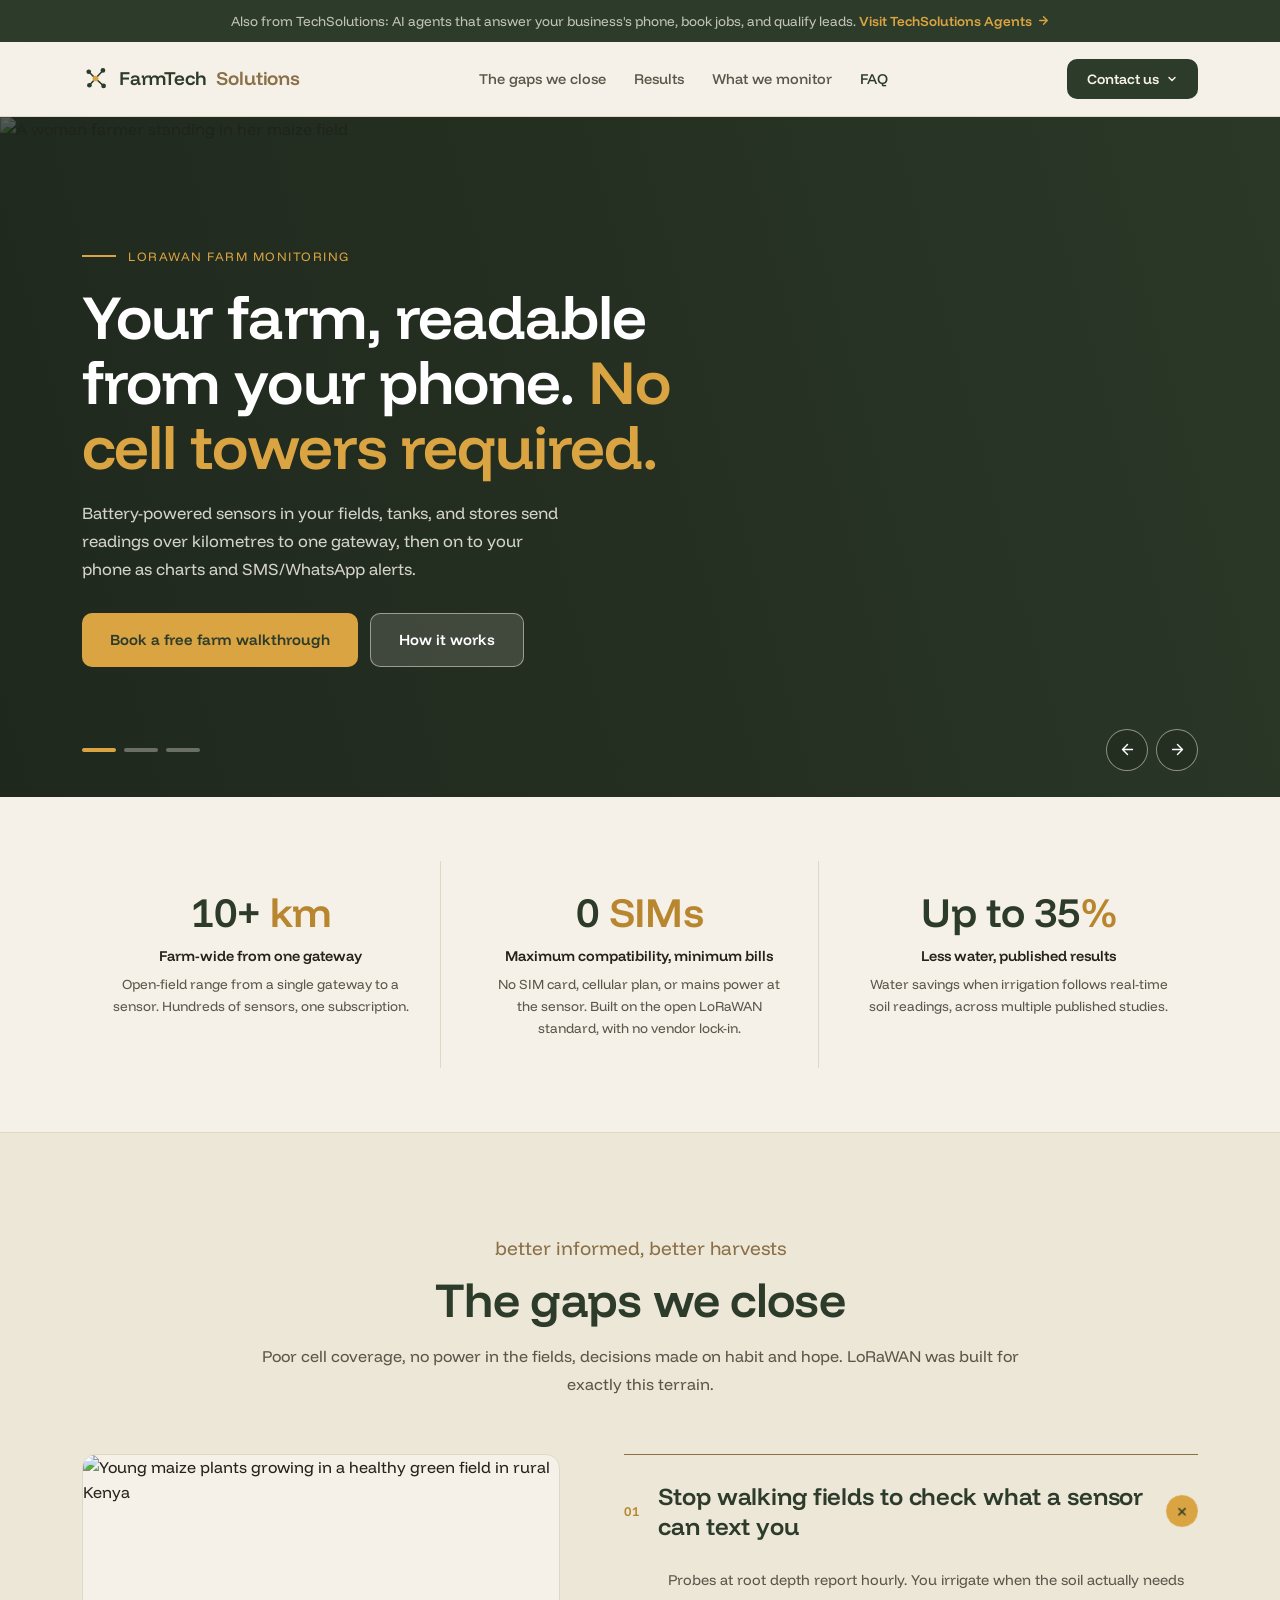
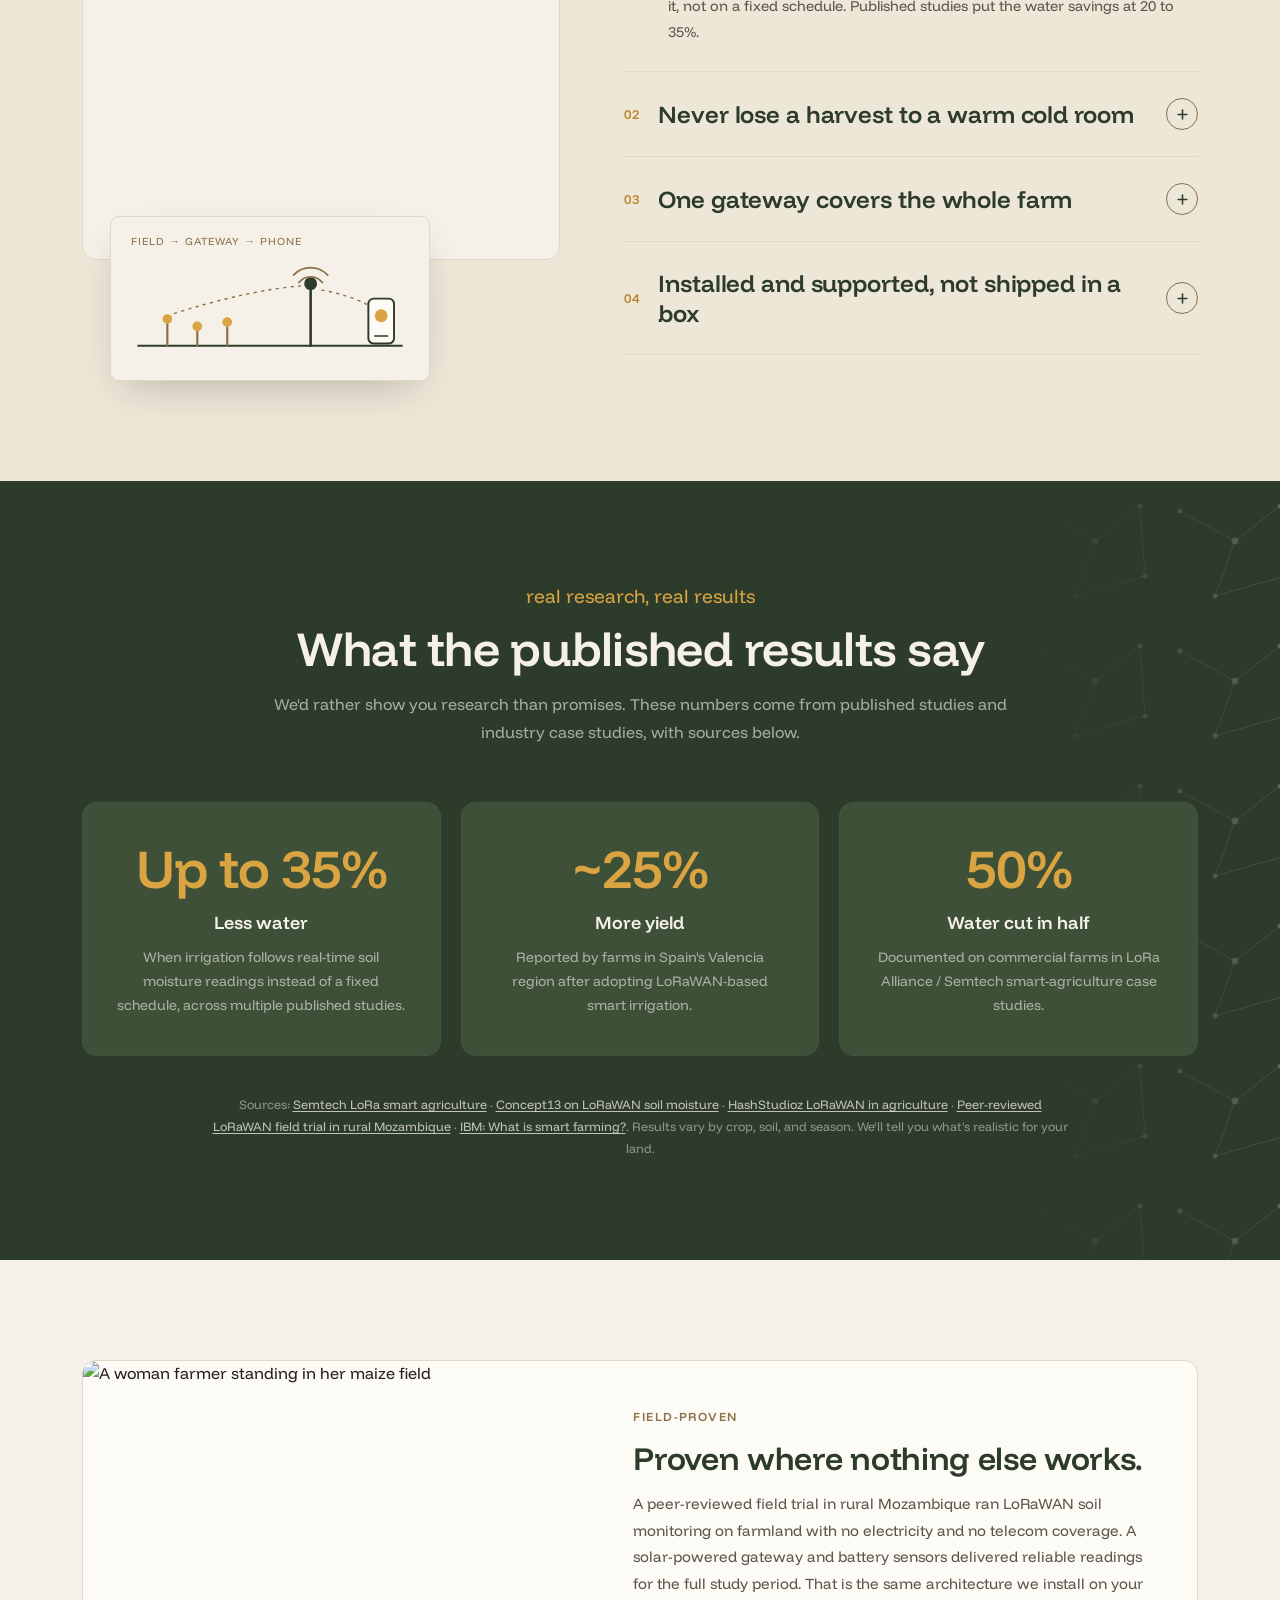
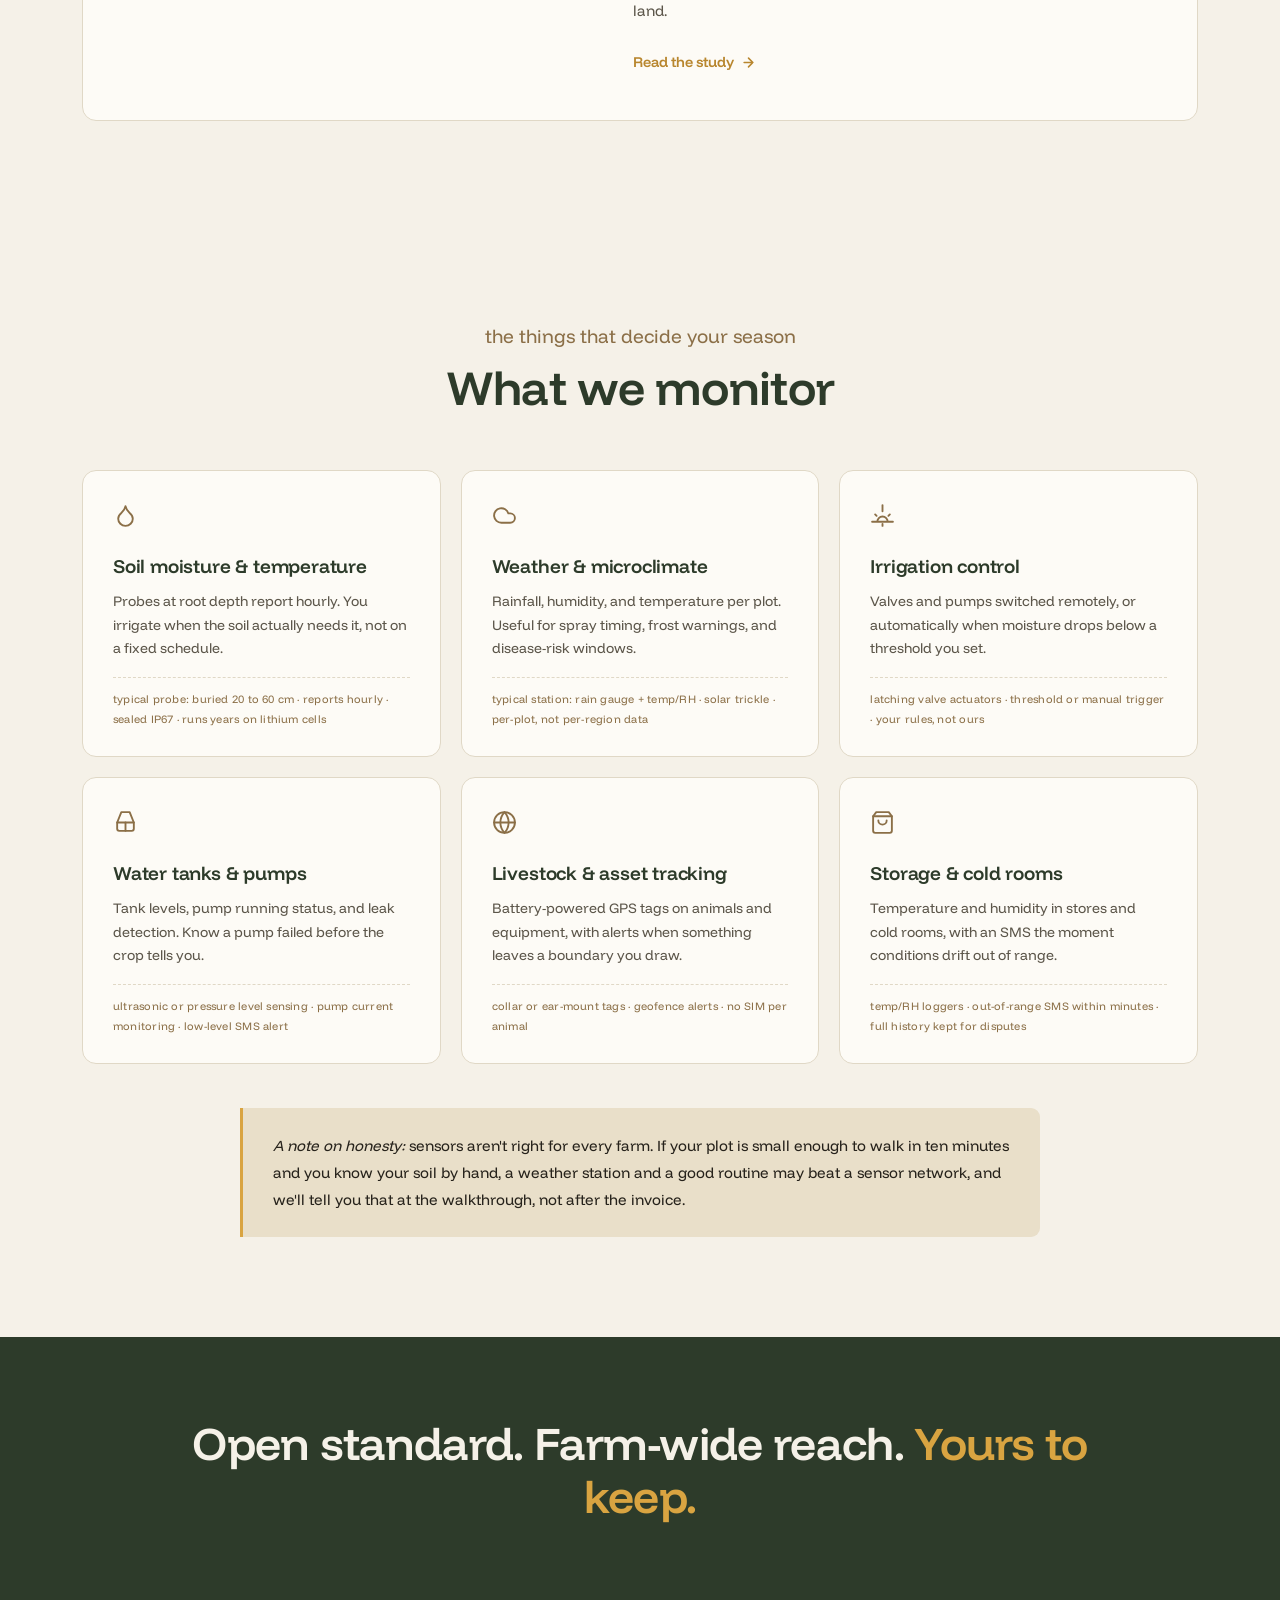
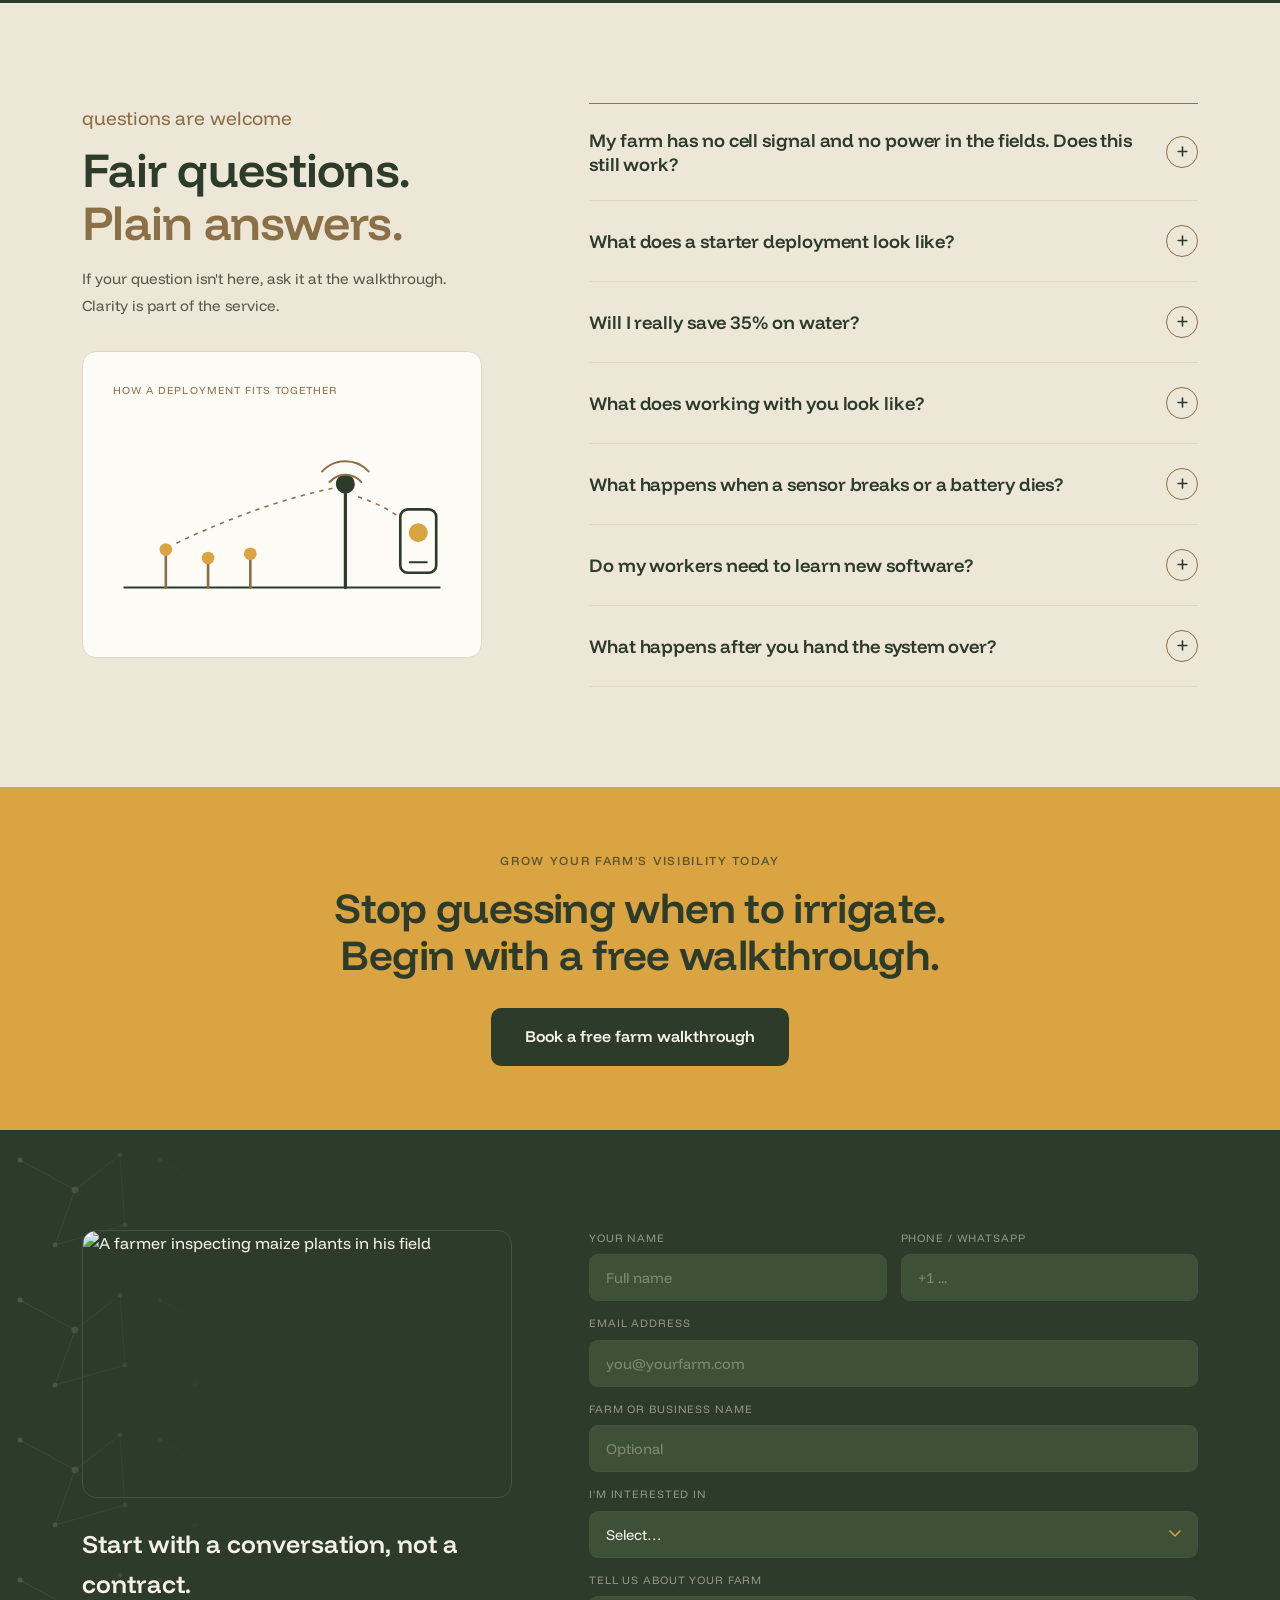
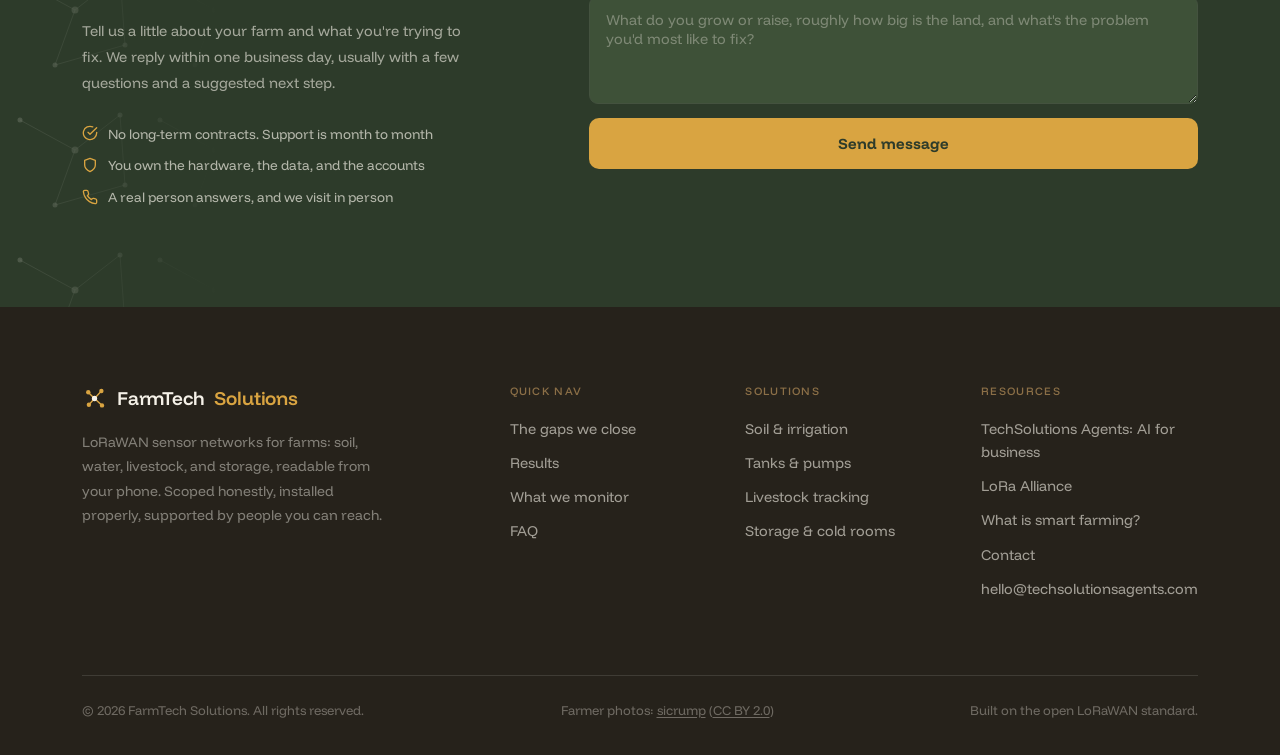
==== index.html @ e16c2e14 "Collapse Contact us button to a compact icon on mobile On narrow screens the header Contact us butto" ====
<!DOCTYPE html>
<html lang="en">
<head>
<meta charset="UTF-8">
<meta name="viewport" content="width=device-width, initial-scale=1.0">
<title>FarmTech Solutions | LoRaWAN Smart Farming | Soil, Irrigation &amp; Farm Monitoring</title>
<link rel="icon" type="image/svg+xml" href="data:image/svg+xml,<svg xmlns='http://www.w3.org/2000/svg' viewBox='0 0 80 80'><g stroke='%232D3B2A' stroke-width='5' stroke-linecap='round'><line x1='40' y1='40' x2='20' y2='20'/><line x1='40' y1='40' x2='62' y2='16'/><line x1='40' y1='40' x2='64' y2='62'/><line x1='40' y1='40' x2='22' y2='60'/></g><circle cx='20' cy='20' r='8' fill='%232D3B2A'/><circle cx='62' cy='16' r='8' fill='%232D3B2A'/><circle cx='64' cy='62' r='8' fill='%232D3B2A'/><circle cx='22' cy='60' r='8' fill='%23D9A441'/><circle cx='40' cy='40' r='9' fill='%23D9A441'/></svg>">
<meta name="description" content="FarmTech Solutions builds LoRaWAN sensor networks for farms: soil moisture, irrigation, weather, tanks, livestock and storage monitoring that works without cell coverage or mains power.">
<meta property="og:title" content="FarmTech Solutions | LoRaWAN Smart Farming">
<meta property="og:description" content="Your farm, readable from your phone. No cell towers required.">
<meta property="og:type" content="website">
<meta name="twitter:card" content="summary_large_image">
<link rel="preconnect" href="https://fonts.googleapis.com">
<link rel="preconnect" href="https://fonts.gstatic.com" crossorigin>
<link href="https://fonts.googleapis.com/css2?family=Funnel+Display:wght@400;500;600;700;800&display=swap" rel="stylesheet">
<style>

/* ── Design Tokens: soil, leaf, harvest ── */
:root {
  --bg: #F5F1E8;
  --bg-2: #EDE7D8;
  --ink: #26221B;
  --text: #5C564A;
  --leaf: #2D3B2A;
  --leaf-2: #3E5138;
  --soil: #8B6F47;
  --soil-soft: #E9DFC9;
  --amber: #D9A441;
  --amber-dark: #B8862E;
  --border: #E0D8C6;
  --border-dark: #44523F;
  --radius: 14px;
  --radius-sm: 9px;
  --pad: 100px;
  --mesh: url("data:image/svg+xml,%3Csvg xmlns='http://www.w3.org/2000/svg' width='140' height='140' viewBox='0 0 140 140'%3E%3Cg stroke='%238B6F47' stroke-width='1' opacity='0.35'%3E%3Cline x1='20' y1='30' x2='75' y2='60'/%3E%3Cline x1='75' y1='60' x2='120' y2='25'/%3E%3Cline x1='75' y1='60' x2='55' y2='115'/%3E%3Cline x1='120' y1='25' x2='125' y2='95'/%3E%3Cline x1='55' y1='115' x2='125' y2='95'/%3E%3C/g%3E%3Cg fill='%238B6F47'%3E%3Ccircle cx='20' cy='30' r='2.5'/%3E%3Ccircle cx='75' cy='60' r='3.5'/%3E%3Ccircle cx='120' cy='25' r='2.5'/%3E%3Ccircle cx='55' cy='115' r='2.5'/%3E%3Ccircle cx='125' cy='95' r='2.5'/%3E%3C/g%3E%3C/svg%3E");
  --mesh-light: url("data:image/svg+xml,%3Csvg xmlns='http://www.w3.org/2000/svg' width='140' height='140' viewBox='0 0 140 140'%3E%3Cg stroke='%23F5F1E8' stroke-width='1' opacity='0.3'%3E%3Cline x1='20' y1='30' x2='75' y2='60'/%3E%3Cline x1='75' y1='60' x2='120' y2='25'/%3E%3Cline x1='75' y1='60' x2='55' y2='115'/%3E%3Cline x1='120' y1='25' x2='125' y2='95'/%3E%3Cline x1='55' y1='115' x2='125' y2='95'/%3E%3C/g%3E%3Cg fill='%23F5F1E8' opacity='0.5'%3E%3Ccircle cx='20' cy='30' r='2.5'/%3E%3Ccircle cx='75' cy='60' r='3.5'/%3E%3Ccircle cx='120' cy='25' r='2.5'/%3E%3Ccircle cx='55' cy='115' r='2.5'/%3E%3Ccircle cx='125' cy='95' r='2.5'/%3E%3C/g%3E%3C/svg%3E");
}

/* ── Reset ── */
*{box-sizing:border-box;margin:0;padding:0;}
html{scroll-behavior:smooth;}
body{
  background:var(--bg);
  color:var(--ink);
  font-family:'Funnel Display',sans-serif;
  line-height:1.6;
  -webkit-font-smoothing:antialiased;
}
a{color:inherit;text-decoration:none;}
img{display:block;max-width:100%;}
.wrap{max-width:1180px;margin:0 auto;padding:0 32px;}

/* ── Buttons ── */
.btn{
  display:inline-flex;align-items:center;gap:10px;
  font-weight:600;font-size:15px;
  border-radius:10px;padding:14px 28px;
  cursor:pointer;border:none;font-family:'Funnel Display',sans-serif;
  transition:background .2s,color .2s,border-color .2s;
}
.btn-amber{background:var(--amber);color:var(--leaf);}
.btn-amber:hover{background:var(--amber-dark);color:#fff;}
.btn-leaf{background:var(--leaf);color:var(--bg);}
.btn-leaf:hover{background:var(--leaf-2);}
.btn-ghost{background:rgba(245,241,232,0.14);color:#fff;border:1.5px solid rgba(245,241,232,0.5);}
.btn-ghost:hover{background:rgba(245,241,232,0.28);}

/* ── Cross-line bar ── */
.xbar{
  background:var(--leaf);
  text-align:center;padding:10px 16px;
  font-size:13.5px;color:rgba(245,241,232,0.75);
}
.xbar a{
  color:var(--amber);font-weight:600;
  display:inline-flex;align-items:center;gap:5px;
  transition:color .15s;
}
.xbar a:hover{color:#fff;}
.xbar a svg{width:13px;height:13px;flex:none;}

/* ── Header ── */
header{
  position:sticky;top:0;z-index:60;
  background:rgba(245,241,232,0.93);
  backdrop-filter:blur(12px);
  -webkit-backdrop-filter:blur(12px);
  border-bottom:1px solid var(--border);
}
header .wrap{
  display:flex;align-items:center;justify-content:space-between;
  height:74px;
}
.logo{
  font-family:'Funnel Display',sans-serif;
  font-size:19px;font-weight:600;
  display:flex;align-items:center;gap:10px;
  letter-spacing:-0.01em;color:var(--leaf);
}
.logo em{font-style:normal;color:var(--soil);}
nav{display:flex;gap:28px;}
nav a{
  font-size:14.5px;color:var(--text);font-weight:500;
  transition:color .15s;
}
nav a:hover,nav a.active{color:var(--leaf);}
.nav-toggle{display:none;background:none;border:none;cursor:pointer;padding:6px;color:var(--leaf);}
.contact-menu{position:relative;}
.contact-trigger{display:inline-flex;align-items:center;gap:7px;cursor:pointer;font-size:14px;padding:11px 20px;}
.contact-trigger .contact-ico{display:none;}
.contact-caret{transition:transform .2s;}
.contact-menu.open .contact-caret{transform:rotate(180deg);}
.contact-dropdown{
  position:absolute;top:calc(100% + 10px);right:0;
  min-width:262px;
  background:#FDFBF6;
  border:1.5px solid var(--border);
  border-radius:var(--radius-sm);
  box-shadow:0 18px 44px -14px rgba(38,34,27,0.30);
  padding:8px;
  display:none;flex-direction:column;gap:2px;
  z-index:70;
}
.contact-menu.open .contact-dropdown{display:flex;}
.contact-dropdown a{
  display:flex;align-items:center;gap:12px;
  padding:11px 13px;border-radius:8px;
  font-size:14px;font-weight:600;color:var(--ink);
  transition:background .15s,color .15s;
}
.contact-dropdown a:hover{background:var(--bg-2);color:var(--leaf);}
.contact-dropdown a svg{width:18px;height:18px;color:var(--soil);flex:none;}

/* ── Hero carousel (full-bleed, climate.com format) ── */
.hero-carousel{
  position:relative;
  height:min(78vh,680px);
  min-height:480px;
  overflow:hidden;
  background:var(--leaf);
}
.hc-slide{
  position:absolute;inset:0;
  opacity:0;transition:opacity .9s ease;
  pointer-events:none;
}
.hc-slide.active{opacity:1;pointer-events:auto;}
.hc-slide img{
  position:absolute;inset:0;width:100%;height:100%;
  object-fit:cover;
}
.hc-slide::after{
  content:'';position:absolute;inset:0;
  background:linear-gradient(75deg,rgba(28,36,26,0.82) 0%,rgba(28,36,26,0.55) 45%,rgba(28,36,26,0.12) 100%);
}
.hc-content{
  position:absolute;left:0;right:0;bottom:0;top:0;
  display:flex;align-items:center;
  z-index:2;
}
.hc-content .wrap{width:100%;}
.hc-kicker{
  font-family:'Funnel Display',sans-serif;
  font-size:12.5px;letter-spacing:0.12em;text-transform:uppercase;
  color:var(--amber);margin-bottom:18px;
  display:flex;align-items:center;gap:12px;
}
.hc-kicker::before{content:'';width:34px;height:1.5px;background:var(--amber);}
.hc-content h1{
  font-family:'Funnel Display',sans-serif;
  font-size:clamp(36px,4.8vw,64px);
  font-weight:600;line-height:1.06;
  letter-spacing:-0.015em;color:#fff;
  max-width:640px;margin-bottom:20px;
}
.hc-content h1 em{font-style:normal;color:var(--amber);}
.hc-content .sub{
  font-size:16.5px;color:rgba(245,241,232,0.85);
  max-width:480px;line-height:1.7;margin-bottom:30px;
}
.hc-ctas{display:flex;gap:12px;flex-wrap:wrap;}
/* carousel controls */
.hc-controls{
  position:absolute;left:0;right:0;bottom:26px;z-index:3;
}
.hc-controls .wrap{display:flex;align-items:center;gap:18px;}
.hc-dots{display:flex;gap:8px;}
.hc-dot{
  width:34px;height:4px;border-radius:2px;
  background:rgba(245,241,232,0.35);
  border:none;cursor:pointer;padding:0;
  transition:background .2s;
}
.hc-dot.active{background:var(--amber);}
.hc-arrows{margin-left:auto;display:flex;gap:8px;}
.hc-arrow{
  width:42px;height:42px;border-radius:50%;
  border:1.5px solid rgba(245,241,232,0.5);
  background:rgba(28,36,26,0.3);color:#fff;
  display:flex;align-items:center;justify-content:center;
  cursor:pointer;transition:background .2s;
}
.hc-arrow:hover{background:var(--amber);border-color:var(--amber);color:var(--leaf);}

/* ── Claims band (3-up) ── */
.claims{
  background:var(--bg);
  border-bottom:1px solid var(--border);
  padding:64px 0;
}
.claims-grid{display:grid;grid-template-columns:repeat(3,1fr);gap:20px;}
.claim{
  text-align:center;padding:28px 24px;
  border-right:1px solid var(--border);
}
.claim:last-child{border-right:none;}
.claim .big{
  font-family:'Funnel Display',sans-serif;
  font-size:clamp(30px,3.2vw,44px);
  font-weight:600;letter-spacing:-0.015em;
  color:var(--leaf);line-height:1.1;
}
.claim .big em{font-style:normal;color:var(--amber-dark);}
.claim h2{
  font-family:'Funnel Display',sans-serif;
  font-size:14.5px;font-weight:600;
  margin-top:10px;color:var(--ink);
}
.claim p{font-size:13.5px;color:var(--text);line-height:1.65;margin-top:6px;max-width:300px;margin-left:auto;margin-right:auto;}

/* ── Section chrome (centered, climate-style) ── */
section{padding:var(--pad) 0;}
.sec-head-center{text-align:center;max-width:760px;margin:0 auto 56px;}
.sec-kicker{
  font-family:'Funnel Display',sans-serif;
  font-style:normal;font-size:19px;
  color:var(--soil);display:block;margin-bottom:10px;
}
h2.sec-title{
  font-family:'Funnel Display',sans-serif;
  font-size:clamp(30px,4vw,48px);
  font-weight:600;letter-spacing:-0.015em;
  line-height:1.1;color:var(--leaf);
}
h2.sec-title em{font-style:normal;color:var(--soil);}
.sec-sub{font-size:16px;color:var(--text);line-height:1.75;margin-top:16px;}

/* ── Numbered accordion (climate.com format) ── */
.gaps{background:var(--bg-2);}
.gaps-grid{display:grid;grid-template-columns:5fr 6fr;gap:64px;align-items:start;}
.gaps-visual{position:sticky;top:106px;}
.gaps-visual .photo{aspect-ratio:4/3.4;}
.photo{
  border-radius:var(--radius);overflow:hidden;
  border:1.5px solid var(--border);background:var(--bg);
}
.photo img{width:100%;height:100%;object-fit:cover;display:block;}
.gaps-visual .dcard{
  margin-top:-44px;margin-left:28px;position:relative;z-index:2;
  background:var(--bg);
  border:1.5px solid var(--border);
  border-radius:var(--radius-sm);
  padding:16px 20px 12px;
  max-width:320px;
  box-shadow:0 16px 40px -16px rgba(38,34,27,0.3);
}
.dcard .dlabel{
  font-family:'Funnel Display',sans-serif;
  font-size:10.5px;letter-spacing:0.1em;text-transform:uppercase;
  color:var(--soil);margin-bottom:8px;
}
.acc-item{border-bottom:1.5px solid var(--border);}
.acc-item:first-child{border-top:1.5px solid var(--soil);}
.acc-btn{
  width:100%;background:none;border:none;cursor:pointer;
  display:flex;align-items:center;gap:18px;
  padding:26px 0;text-align:left;
  font-family:'Funnel Display',sans-serif;
  font-size:clamp(19px,2vw,24px);font-weight:600;
  color:var(--leaf);letter-spacing:-0.005em;line-height:1.25;
}
.acc-num{
  font-family:'Funnel Display',sans-serif;
  font-size:13px;color:var(--amber-dark);
  letter-spacing:0.08em;flex:none;
}
.acc-icon{
  margin-left:auto;flex:none;
  width:32px;height:32px;border-radius:50%;
  border:1.5px solid var(--soil);
  display:flex;align-items:center;justify-content:center;
  color:var(--leaf);
  transition:transform .25s,background .25s;
}
.acc-item.open .acc-icon{background:var(--amber);border-color:var(--amber);transform:rotate(45deg);}
.acc-body{max-height:0;overflow:hidden;transition:max-height .35s cubic-bezier(.22,.61,.36,1);}
.acc-item.open .acc-body{max-height:300px;}
.acc-body p{
  padding:0 0 26px 44px;
  font-size:14.5px;color:var(--text);line-height:1.8;max-width:560px;
}

/* ── Results (dark leaf, "real research real results") ── */
.impact{background:var(--leaf);color:var(--bg);position:relative;}
.impact::after{
  content:'';position:absolute;right:0;top:0;bottom:0;width:260px;
  background-image:var(--mesh-light);background-size:140px 140px;
  opacity:.4;pointer-events:none;
  -webkit-mask-image:linear-gradient(90deg,transparent,#000);
  mask-image:linear-gradient(90deg,transparent,#000);
}
.impact .wrap{position:relative;z-index:1;}
.impact .sec-kicker{color:var(--amber);}
.impact .sec-title{color:var(--bg);}
.impact .sec-sub{color:rgba(245,241,232,0.62);}
.impact-grid{display:grid;grid-template-columns:repeat(3,1fr);gap:20px;}
.impact-card{
  border:1px solid var(--border-dark);
  border-radius:var(--radius);
  padding:38px 32px;
  background:var(--leaf-2);
  text-align:center;
}
.impact-card .big{
  font-family:'Funnel Display',sans-serif;
  font-size:clamp(40px,4.2vw,56px);
  font-weight:600;letter-spacing:-0.02em;
  color:var(--amber);line-height:1;
}
.impact-card h3{
  font-family:'Funnel Display',sans-serif;
  font-size:18px;font-weight:600;margin:14px 0 8px;color:var(--bg);
}
.impact-card p{font-size:14px;color:rgba(245,241,232,0.6);line-height:1.7;}
.impact-src{
  margin-top:38px;font-size:12.5px;color:rgba(245,241,232,0.5);
  line-height:1.75;max-width:860px;margin-left:auto;margin-right:auto;text-align:center;
}
.impact-src a{color:rgba(245,241,232,0.75);text-decoration:underline;text-underline-offset:2px;}
.impact-src a:hover{color:var(--amber);}

/* ── What we monitor (teaser card grid, climate blog-card format) ── */
.watch-grid{display:grid;grid-template-columns:repeat(3,1fr);gap:20px;}
.watch-card{
  background:#FDFBF6;
  border:1.5px solid var(--border);
  border-radius:var(--radius);
  padding:32px 30px 26px;
  transition:transform .25s,box-shadow .25s;
}
.watch-card:hover{transform:translateY(-5px);box-shadow:0 20px 44px -18px rgba(38,34,27,0.22);}
.watch-card svg{width:25px;height:25px;color:var(--soil);margin-bottom:16px;}
.watch-card h3{
  font-family:'Funnel Display',sans-serif;
  font-size:19px;font-weight:600;letter-spacing:-0.01em;margin-bottom:8px;color:var(--leaf);
}
.watch-card p{font-size:14px;color:var(--text);line-height:1.7;}
.watch-card .spec{
  margin-top:16px;padding-top:12px;
  border-top:1px dashed var(--border);
  font-family:'Funnel Display',sans-serif;
  font-size:11px;color:var(--soil);letter-spacing:0.02em;line-height:1.8;
}
.honesty-inner{
  margin:44px auto 0;
  background:var(--soil-soft);
  border-left:3px solid var(--amber);
  border-radius:0 var(--radius-sm) var(--radius-sm) 0;
  padding:24px 30px;
  font-size:15px;color:var(--ink);line-height:1.8;
  max-width:800px;
}
.honesty-inner em{font-family:'Funnel Display',sans-serif;}

/* ── FAQ ── */
.faq{background:var(--bg-2);}
.faq-grid{display:grid;grid-template-columns:5fr 7fr;gap:72px;align-items:start;}
.faq-left{position:sticky;top:106px;}
.faq-left .sec-head-left .sec-title{margin-bottom:0;}
.faq-left p{font-size:15px;color:var(--text);line-height:1.8;margin:16px 0 32px;max-width:400px;}
.faq-art{
  background:#FDFBF6;border:1.5px solid var(--border);
  border-radius:var(--radius);padding:30px;
  max-width:400px;
}
.faq-art .dlabel{
  font-family:'Funnel Display',sans-serif;
  font-size:10.5px;letter-spacing:0.1em;text-transform:uppercase;
  color:var(--soil);margin-bottom:10px;
}
.faq-item{border-bottom:1.5px solid var(--border);}
.faq-item:first-child{border-top:1.5px solid var(--soil);}
.faq-q{
  width:100%;background:none;border:none;cursor:pointer;
  display:flex;justify-content:space-between;align-items:center;
  padding:24px 0;text-align:left;
  font-family:'Funnel Display',sans-serif;
  font-size:18.5px;font-weight:600;color:var(--leaf);
  gap:20px;letter-spacing:-0.005em;line-height:1.3;
}
.faq-icon{
  flex:none;width:32px;height:32px;border-radius:50%;
  border:1.5px solid var(--soil);
  display:flex;align-items:center;justify-content:center;
  transition:transform .25s,background .25s,color .25s;
  color:var(--leaf);
}
.faq-item.open .faq-icon{
  background:var(--amber);border-color:var(--amber);
  transform:rotate(45deg);
}
.faq-a{max-height:0;overflow:hidden;transition:max-height .35s cubic-bezier(.22,.61,.36,1);}
.faq-item.open .faq-a{max-height:420px;}
.faq-a p{padding-bottom:24px;font-size:14.5px;color:var(--text);line-height:1.8;max-width:640px;}

/* ── Feature story band (photo + headline result) ── */
.story-card{
  display:grid;grid-template-columns:5fr 6fr;
  border:1.5px solid var(--border);border-radius:var(--radius);
  overflow:hidden;background:#FDFBF6;
}
.story-img{position:relative;min-height:320px;}
.story-img img{position:absolute;inset:0;width:100%;height:100%;object-fit:cover;}
.story-body{padding:46px 44px;display:flex;flex-direction:column;align-items:flex-start;}
.story-tag{
  font-size:12px;letter-spacing:0.12em;text-transform:uppercase;
  color:var(--soil);margin-bottom:14px;font-weight:600;
}
.story-body h3{
  font-family:'Funnel Display',sans-serif;
  font-size:clamp(22px,2.6vw,32px);
  font-weight:600;letter-spacing:-0.01em;line-height:1.15;
  color:var(--leaf);margin-bottom:14px;
}
.story-body p{font-size:15px;color:var(--text);line-height:1.78;margin-bottom:26px;}
.story-link{
  margin-top:auto;
  display:inline-flex;align-items:center;gap:7px;
  font-size:14.5px;font-weight:600;color:var(--amber-dark);
  transition:gap .18s,color .18s;
}
.story-link:hover{gap:12px;color:var(--leaf);}
.story-link svg{width:15px;height:15px;flex:none;}

/* ── Statement band ── */
.stateband{background:var(--leaf);color:var(--bg);padding:80px 0;text-align:center;}
.stateband h2{
  font-family:'Funnel Display',sans-serif;
  font-size:clamp(26px,3.8vw,46px);
  font-weight:600;letter-spacing:-0.015em;
  line-height:1.15;max-width:900px;margin:0 auto;
}
.stateband h2 em{font-style:normal;color:var(--amber);}

/* ── Pre-footer CTA band (climate.com format) ── */
.prefooter{
  background:var(--amber);
  padding:64px 0;text-align:center;
}
.prefooter h6{
  font-family:'Funnel Display',sans-serif;
  font-size:12px;letter-spacing:0.14em;text-transform:uppercase;
  color:var(--leaf);opacity:.75;margin-bottom:14px;font-weight:500;
}
.prefooter h2{
  font-family:'Funnel Display',sans-serif;
  font-size:clamp(26px,3.4vw,42px);
  font-weight:600;letter-spacing:-0.015em;
  line-height:1.12;color:var(--leaf);
  max-width:720px;margin:0 auto 30px;
}
.prefooter h2 em{font-style:normal;}

/* ── Contact (dark leaf) ── */
.contact-sec{background:var(--leaf);color:var(--bg);position:relative;}
.contact-sec::before{
  content:'';position:absolute;left:0;top:0;bottom:0;width:220px;
  background-image:var(--mesh-light);background-size:140px 140px;
  opacity:.35;pointer-events:none;
  -webkit-mask-image:linear-gradient(90deg,#000,transparent);
  mask-image:linear-gradient(90deg,#000,transparent);
}
.contact-sec .wrap{position:relative;z-index:1;}
.contact-grid{display:grid;grid-template-columns:5fr 7fr;gap:72px;align-items:start;}
.contact-grid h3{
  font-family:'Funnel Display',sans-serif;
  font-size:25px;font-weight:600;margin-bottom:14px;
}
.cta-photo{
  border-radius:var(--radius);overflow:hidden;
  border:1px solid var(--border-dark);
  aspect-ratio:16/10;margin-bottom:26px;max-width:430px;
}
.cta-photo img{width:100%;height:100%;object-fit:cover;display:block;}
.contact-note{color:rgba(245,241,232,0.6);font-size:14.5px;line-height:1.8;max-width:380px;}
.cta-badges{margin-top:26px;display:flex;flex-direction:column;gap:10px;}
.cta-badge{
  display:flex;align-items:center;gap:10px;
  font-size:13.5px;color:rgba(245,241,232,0.68);
}
.cta-badge svg{color:var(--amber);flex:none;}
form{display:flex;flex-direction:column;gap:14px;}
.form-row{display:grid;grid-template-columns:1fr 1fr;gap:14px;}
.form-field{display:flex;flex-direction:column;gap:7px;}
.form-field label{
  font-family:'Funnel Display',sans-serif;
  font-size:11px;letter-spacing:0.08em;text-transform:uppercase;
  color:rgba(245,241,232,0.5);
}
form input,form textarea,form select{
  background:var(--leaf-2);
  border:1.5px solid var(--border-dark);
  border-radius:var(--radius-sm);
  padding:13px 16px;color:var(--bg);
  font-family:'Funnel Display',sans-serif;font-size:14.5px;
  transition:border-color .18s;
}
form input:focus,form textarea:focus,form select:focus{outline:none;border-color:var(--amber);}
form input::placeholder,form textarea::placeholder{color:rgba(245,241,232,0.35);}
form select{
  cursor:pointer;appearance:none;
  background-image:url("data:image/svg+xml,%3Csvg xmlns='http://www.w3.org/2000/svg' width='12' height='8'%3E%3Cpath d='M1 1l5 5 5-5' stroke='%23D9A441' stroke-width='1.5' fill='none' stroke-linecap='round'/%3E%3C/svg%3E");
  background-repeat:no-repeat;background-position:right 16px center;
  padding-right:42px;
}
form textarea{resize:vertical;min-height:108px;}
form button[type="submit"]{
  background:var(--amber);color:var(--leaf);border:none;
  padding:16px;border-radius:10px;
  font-size:15px;font-weight:700;cursor:pointer;
  font-family:'Funnel Display',sans-serif;
  transition:background .18s,color .18s;
  display:flex;align-items:center;justify-content:center;gap:8px;
}
form button[type="submit"]:hover:not(:disabled){background:var(--amber-dark);color:#fff;}
form button[type="submit"]:disabled{opacity:.55;cursor:default;}
.form-success{
  background:var(--leaf-2);border:1.5px solid var(--amber);
  border-radius:var(--radius);padding:38px;
  text-align:center;display:none;
}
.form-success svg{color:var(--amber);margin:0 auto 14px;display:block;}
.form-success h3{font-family:'Funnel Display',sans-serif;font-size:20px;margin-bottom:8px;}
.form-success p{font-size:14.5px;color:rgba(245,241,232,0.65);}

/* ── Footer ── */
footer{background:var(--ink);color:var(--bg);padding:76px 0 34px;}
.foot-top{
  display:grid;grid-template-columns:2fr 1fr 1fr 1fr;
  gap:44px;margin-bottom:64px;
}
footer .logo{color:var(--bg);margin-bottom:16px;}
footer .logo em{color:var(--amber);}
footer .blurb{color:rgba(245,241,232,0.45);font-size:14px;max-width:300px;line-height:1.75;}
.foot-col h3{
  font-family:'Funnel Display',sans-serif;
  font-size:11px;text-transform:uppercase;letter-spacing:0.12em;
  color:var(--soil);margin-bottom:16px;font-weight:500;
}
.foot-col a{
  display:block;color:rgba(245,241,232,0.6);
  font-size:14.5px;margin-bottom:11px;
  transition:color .15s;
}
.foot-col a:hover{color:var(--amber);}
.foot-bottom{
  border-top:1px solid rgba(245,241,232,0.12);
  padding-top:24px;color:rgba(245,241,232,0.35);
  font-size:13px;
  display:flex;justify-content:space-between;gap:20px;flex-wrap:wrap;
}
.foot-bottom a{text-decoration:underline;text-underline-offset:2px;}

/* ── Scroll reveal ── */
@media (prefers-reduced-motion:no-preference){
  html.js .reveal{
    opacity:0;transform:translateY(22px);
    transition:opacity .65s cubic-bezier(.22,.61,.36,1),
               transform .65s cubic-bezier(.22,.61,.36,1);
  }
  html.js .reveal.in{opacity:1;transform:none;}
  html.js .reveal.d1{transition-delay:.07s;}
  html.js .reveal.d2{transition-delay:.14s;}
  html.js .reveal.d3{transition-delay:.21s;}
}
@keyframes spin{to{transform:rotate(360deg)}}

/* ── Responsive ── */
@media(max-width:1000px){
  .claims-grid{grid-template-columns:1fr;gap:0;}
  .claim{border-right:none;border-bottom:1px solid var(--border);padding:24px;}
  .claim:last-child{border-bottom:none;}
  .gaps-grid,.faq-grid,.contact-grid{grid-template-columns:1fr;gap:44px;}
  .gaps-visual,.faq-left{position:static;}
  .impact-grid,.watch-grid{grid-template-columns:1fr;}
  .story-card{grid-template-columns:1fr;}
  .story-img{min-height:240px;}
  .impact::after,.contact-sec::before{display:none;}
  .foot-top{grid-template-columns:1fr 1fr;}
  nav{
    display:none;position:absolute;top:74px;left:0;right:0;
    background:var(--bg);border-bottom:1px solid var(--border);
    flex-direction:column;gap:0;padding:8px 0;
  }
  nav.open{display:flex;}
  nav a{padding:13px 32px;}
  .nav-toggle{display:block;}
  .contact-trigger{padding:9px;gap:0;}
  .contact-trigger .contact-label,.contact-trigger .contact-caret{display:none;}
  .contact-trigger .contact-ico{display:block;width:20px;height:20px;}
  .contact-dropdown{min-width:230px;}
  .form-row{grid-template-columns:1fr;}
}
@media(max-width:560px){
  :root{--pad:76px;}
  .wrap{padding:0 20px;}
  .hero-carousel{height:auto;min-height:0;}
  .hc-slide{position:relative;display:none;}
  .hc-slide.active{display:block;}
  .hc-content{position:relative;padding:90px 0 110px;}
  .acc-body p{padding-left:0;}
}
</style>
</head>
<body>

<!-- ── Cross-line bar ── -->
<div class="xbar">Also from TechSolutions: AI agents that answer your business's phone, book jobs, and qualify leads.
  <a href="agents.html">Visit TechSolutions Agents
    <svg viewBox="0 0 24 24" fill="none" stroke="currentColor" stroke-width="2.5" stroke-linecap="round" stroke-linejoin="round" aria-hidden="true"><path d="M5 12h14M12 5l7 7-7 7"/></svg>
  </a>
</div>

<!-- ── Header ── -->
<header>
  <div class="wrap">
    <a href="#" class="logo" aria-label="FarmTech Solutions home">
      <svg width="27" height="27" viewBox="0 0 80 80" fill="none" aria-hidden="true">
        <g stroke="#2D3B2A" stroke-width="4.5" stroke-linecap="round">
          <line x1="40" y1="40" x2="20" y2="20"/><line x1="40" y1="40" x2="62" y2="16"/>
          <line x1="40" y1="40" x2="64" y2="62"/><line x1="40" y1="40" x2="22" y2="60"/>
        </g>
        <circle cx="20" cy="20" r="7" fill="#2D3B2A"/><circle cx="62" cy="16" r="7" fill="#2D3B2A"/>
        <circle cx="64" cy="62" r="7" fill="#2D3B2A"/><circle cx="22" cy="60" r="7" fill="#2D3B2A"/>
        <circle cx="40" cy="40" r="8.5" fill="#D9A441"/>
      </svg>
      FarmTech <em>Solutions</em>
    </a>
    <nav id="main-nav" aria-label="Main navigation">
      <a href="#gaps">The gaps we close</a>
      <a href="#impact">Results</a>
      <a href="#watch">What we monitor</a>
      <a href="#faq">FAQ</a>
    </nav>
    <div style="display:flex;align-items:center;gap:10px;">
      <div class="contact-menu" id="contact-menu">
        <button type="button" class="btn btn-leaf contact-trigger" id="contact-btn" aria-haspopup="true" aria-expanded="false" aria-controls="contact-dropdown" aria-label="Contact us">
          <svg class="contact-ico" viewBox="0 0 24 24" fill="none" stroke="currentColor" stroke-width="2" stroke-linecap="round" stroke-linejoin="round" aria-hidden="true"><path d="M22 16.92v3a2 2 0 0 1-2.18 2A19.8 19.8 0 0 1 11.19 19a19.5 19.5 0 0 1-6-6A19.8 19.8 0 0 1 2.08 4.18 2 2 0 0 1 4.11 2h3a2 2 0 0 1 2 1.72c.13.96.36 1.9.7 2.81a2 2 0 0 1-.45 2.11L8.09 9.91a16 16 0 0 0 6 6l1.27-1.27a2 2 0 0 1 2.11-.45c.91.34 1.85.57 2.81.7A2 2 0 0 1 22 16.92z"/></svg>
          <span class="contact-label">Contact us</span>
          <svg class="contact-caret" width="12" height="12" viewBox="0 0 24 24" fill="none" stroke="currentColor" stroke-width="3" stroke-linecap="round" stroke-linejoin="round" aria-hidden="true"><path d="m6 9 6 6 6-6"/></svg>
        </button>
        <div class="contact-dropdown" id="contact-dropdown" role="menu" aria-label="Contact options">
          <a role="menuitem" href="tel:+12524203078"><svg viewBox="0 0 24 24" fill="none" stroke="currentColor" stroke-width="2" stroke-linecap="round" stroke-linejoin="round" aria-hidden="true"><path d="M22 16.92v3a2 2 0 0 1-2.18 2A19.8 19.8 0 0 1 11.19 19a19.5 19.5 0 0 1-6-6A19.8 19.8 0 0 1 2.08 4.18 2 2 0 0 1 4.11 2h3a2 2 0 0 1 2 1.72c.13.96.36 1.9.7 2.81a2 2 0 0 1-.45 2.11L8.09 9.91a16 16 0 0 0 6 6l1.27-1.27a2 2 0 0 1 2.11-.45c.91.34 1.85.57 2.81.7A2 2 0 0 1 22 16.92z"/></svg>Call +1 252 420 3078</a>
          <a role="menuitem" href="https://wa.me/12524203078" target="_blank" rel="noopener"><svg viewBox="0 0 24 24" fill="currentColor" aria-hidden="true"><path d="M17.5 14.4c-.3-.15-1.7-.85-2-.95-.26-.1-.45-.15-.65.15-.19.29-.74.94-.9 1.13-.17.19-.34.21-.63.07-.3-.15-1.24-.46-2.36-1.46-.87-.78-1.46-1.73-1.63-2.03-.17-.29-.02-.45.13-.6.13-.13.3-.34.44-.51.15-.17.19-.29.29-.48.1-.19.05-.36-.02-.51-.07-.15-.65-1.57-.9-2.15-.24-.57-.48-.49-.65-.5h-.56c-.19 0-.5.07-.77.36-.26.29-1 .98-1 2.4 0 1.41 1.03 2.78 1.17 2.97.15.19 2.03 3.09 4.91 4.33.69.3 1.22.47 1.64.61.69.22 1.31.19 1.81.11.55-.08 1.7-.69 1.94-1.36.24-.67.24-1.24.17-1.36-.07-.12-.26-.19-.56-.34zM12.05 21.5h-.01a9.5 9.5 0 0 1-4.83-1.32l-.35-.21-3.59.94.96-3.5-.23-.36a9.46 9.46 0 0 1-1.45-5.05c0-5.24 4.27-9.5 9.51-9.5 2.54 0 4.92.99 6.72 2.78a9.44 9.44 0 0 1 2.78 6.72c0 5.24-4.27 9.5-9.5 9.5zm5.54-15.04A11.36 11.36 0 0 0 12.05 3C5.76 3 .64 8.12.64 14.41c0 2.02.53 3.99 1.53 5.73L.5 26l5.99-1.57a11.4 11.4 0 0 0 5.55 1.42h.01c6.29 0 11.41-5.12 11.41-11.41 0-3.05-1.19-5.91-3.35-8.06z"/></svg>WhatsApp +1 252 420 3078</a>
          <a role="menuitem" href="mailto:hello@techsolutionsagents.com"><svg viewBox="0 0 24 24" fill="none" stroke="currentColor" stroke-width="2" stroke-linecap="round" stroke-linejoin="round" aria-hidden="true"><path d="M4 4h16c1.1 0 2 .9 2 2v12c0 1.1-.9 2-2 2H4c-1.1 0-2-.9-2-2V6c0-1.1.9-2 2-2z"/><path d="m22 6-10 7L2 6"/></svg>Email hello@techsolutionsagents.com</a>
          <a role="menuitem" href="#contact"><svg viewBox="0 0 24 24" fill="none" stroke="currentColor" stroke-width="2" stroke-linecap="round" stroke-linejoin="round" aria-hidden="true"><path d="M21 15a2 2 0 0 1-2 2H7l-4 4V5a2 2 0 0 1 2-2h14a2 2 0 0 1 2 2z"/></svg>Send a message</a>
        </div>
      </div>
      <button class="nav-toggle" id="nav-toggle" aria-label="Menu" aria-expanded="false" aria-controls="main-nav">
        <svg width="22" height="22" viewBox="0 0 24 24" fill="none" stroke="currentColor" stroke-width="2" stroke-linecap="round" aria-hidden="true">
          <line x1="3" y1="6" x2="21" y2="6"/><line x1="3" y1="12" x2="21" y2="12"/><line x1="3" y1="18" x2="21" y2="18"/>
        </svg>
      </button>
    </div>
  </div>
</header>

<!-- ── Hero carousel ── -->
<div class="hero-carousel" id="hero-carousel">
  <div class="hc-slide active">
    <img src="https://live.staticflickr.com/566/22436376226_8779dceb29_b.jpg" alt="A woman farmer standing in her maize field" loading="eager">
    <div class="hc-content">
      <div class="wrap">
        <div class="hc-kicker">LoRaWAN farm monitoring</div>
        <h1>Your farm, readable from your phone. <em>No cell towers required.</em></h1>
        <p class="sub">Battery-powered sensors in your fields, tanks, and stores send readings over kilometres to one gateway, then on to your phone as charts and SMS/WhatsApp alerts.</p>
        <div class="hc-ctas">
          <a href="#contact" class="btn btn-amber">Book a free farm walkthrough</a>
          <a href="#gaps" class="btn btn-ghost">How it works</a>
        </div>
      </div>
    </div>
  </div>
  <div class="hc-slide">
    <img src="https://live.staticflickr.com/5449/17858228815_8edcfa0c98_b.jpg" alt="A center-pivot irrigation system watering a crop field" loading="lazy">
    <div class="hc-content">
      <div class="wrap">
        <div class="hc-kicker">Data-driven irrigation</div>
        <h1>Water when the soil asks for it, <em>not when the calendar says so.</em></h1>
        <p class="sub">Published studies put the water savings at 20 to 35% when irrigation follows real-time soil moisture readings instead of a fixed schedule.</p>
        <div class="hc-ctas">
          <a href="#impact" class="btn btn-amber">See the published results</a>
        </div>
      </div>
    </div>
  </div>
  <div class="hc-slide">
    <img src="https://pd.w.org/2025/03/42767d11318e99172.98233816-2048x1535.jpg" alt="An agricultural drone spraying a field" loading="lazy">
    <div class="hc-content">
      <div class="wrap">
        <div class="hc-kicker">Built for off-grid land</div>
        <h1>No SIM cards. No mains power. <em>No excuses from the terrain.</em></h1>
        <p class="sub">Sensors run 5 to 10 years on a battery and reach the gateway from 10 km or more. Only the gateway needs power, and it can run on solar.</p>
        <div class="hc-ctas">
          <a href="#watch" class="btn btn-amber">What we monitor</a>
        </div>
      </div>
    </div>
  </div>
  <div class="hc-controls">
    <div class="wrap">
      <div class="hc-dots" id="hc-dots" role="tablist" aria-label="Hero slides">
        <button class="hc-dot active" data-slide="0" aria-label="Slide 1"></button>
        <button class="hc-dot" data-slide="1" aria-label="Slide 2"></button>
        <button class="hc-dot" data-slide="2" aria-label="Slide 3"></button>
      </div>
      <div class="hc-arrows">
        <button class="hc-arrow" id="hc-prev" aria-label="Previous slide">
          <svg width="17" height="17" viewBox="0 0 24 24" fill="none" stroke="currentColor" stroke-width="2" stroke-linecap="round" stroke-linejoin="round"><path d="M19 12H5M12 19l-7-7 7-7"/></svg>
        </button>
        <button class="hc-arrow" id="hc-next" aria-label="Next slide">
          <svg width="17" height="17" viewBox="0 0 24 24" fill="none" stroke="currentColor" stroke-width="2" stroke-linecap="round" stroke-linejoin="round"><path d="M5 12h14M12 5l7 7-7 7"/></svg>
        </button>
      </div>
    </div>
  </div>
</div>

<!-- ── Claims band ── -->
<div class="claims">
  <div class="wrap claims-grid">
    <div class="claim reveal d1">
      <div class="big">10+ <em>km</em></div>
      <h2>Farm-wide from one gateway</h2>
      <p>Open-field range from a single gateway to a sensor. Hundreds of sensors, one subscription.</p>
    </div>
    <div class="claim reveal d2">
      <div class="big">0 <em>SIMs</em></div>
      <h2>Maximum compatibility, minimum bills</h2>
      <p>No SIM card, cellular plan, or mains power at the sensor. Built on the open LoRaWAN standard, with no vendor lock-in.</p>
    </div>
    <div class="claim reveal d3">
      <div class="big">Up to 35<em>%</em></div>
      <h2>Less water, published results</h2>
      <p>Water savings when irrigation follows real-time soil readings, across multiple published studies.</p>
    </div>
  </div>
</div>

<!-- ── The gaps we close (numbered accordion) ── -->
<section class="gaps" id="gaps">
  <div class="wrap">
    <div class="sec-head-center reveal">
      <span class="sec-kicker">better informed, better harvests</span>
      <h2 class="sec-title">The gaps we close</h2>
      <p class="sec-sub">Poor cell coverage, no power in the fields, decisions made on habit and hope. LoRaWAN was built for exactly this terrain.</p>
    </div>
    <div class="gaps-grid">
      <div class="gaps-visual reveal">
        <div class="photo">
          <img src="https://pd.w.org/2026/01/841695a265d133373.34113895-2048x1536.jpg" alt="Young maize plants growing in a healthy green field in rural Kenya" loading="lazy">
        </div>
        <div class="dcard">
          <div class="dlabel">Field → Gateway → Phone</div>
          <svg viewBox="0 0 260 96" fill="none" xmlns="http://www.w3.org/2000/svg" role="img" aria-label="Diagram: field sensors send readings to a gateway, which forwards them to a phone">
            <line x1="6" y1="82" x2="254" y2="82" stroke="#2D3B2A" stroke-width="1.8"/>
            <g stroke="#8B6F47" stroke-width="2" stroke-linecap="round">
              <line x1="34" y1="82" x2="34" y2="62"/><line x1="62" y1="82" x2="62" y2="68"/><line x1="90" y1="82" x2="90" y2="65"/>
            </g>
            <circle cx="34" cy="57" r="4.5" fill="#D9A441"/><circle cx="62" cy="64" r="4.5" fill="#D9A441"/><circle cx="90" cy="60" r="4.5" fill="#D9A441"/>
            <line x1="168" y1="82" x2="168" y2="30" stroke="#2D3B2A" stroke-width="2.4" stroke-linecap="round"/>
            <circle cx="168" cy="24" r="6" fill="#2D3B2A"/>
            <path d="M152 16a22 22 0 0 1 32 0M157 23a14 14 0 0 1 22 0" stroke="#8B6F47" stroke-width="1.6" stroke-linecap="round" fill="none"/>
            <path d="M40 52 Q110 30 160 26" stroke="#8B6F47" stroke-width="1.3" stroke-dasharray="3 4" fill="none"/>
            <rect x="222" y="38" width="24" height="42" rx="5" fill="#FDFBF6" stroke="#2D3B2A" stroke-width="1.8"/>
            <line x1="228" y1="73" x2="240" y2="73" stroke="#2D3B2A" stroke-width="1.5" stroke-linecap="round"/>
            <circle cx="234" cy="54" r="6" fill="#D9A441"/>
            <path d="M178 30 Q202 34 222 44" stroke="#8B6F47" stroke-width="1.3" stroke-dasharray="3 4" fill="none"/>
          </svg>
        </div>
      </div>
      <div class="reveal d1">
        <div class="acc-item open">
          <button class="acc-btn" aria-expanded="true">
            <span class="acc-num">01</span>
            Stop walking fields to check what a sensor can text you
            <span class="acc-icon"><svg width="15" height="15" viewBox="0 0 24 24" fill="none" stroke="currentColor" stroke-width="2.5" stroke-linecap="round" aria-hidden="true"><line x1="12" y1="5" x2="12" y2="19"/><line x1="5" y1="12" x2="19" y2="12"/></svg></span>
          </button>
          <div class="acc-body"><p>Probes at root depth report hourly. You irrigate when the soil actually needs it, not on a fixed schedule. Published studies put the water savings at 20 to 35%.</p></div>
        </div>
        <div class="acc-item">
          <button class="acc-btn" aria-expanded="false">
            <span class="acc-num">02</span>
            Never lose a harvest to a warm cold room
            <span class="acc-icon"><svg width="15" height="15" viewBox="0 0 24 24" fill="none" stroke="currentColor" stroke-width="2.5" stroke-linecap="round" aria-hidden="true"><line x1="12" y1="5" x2="12" y2="19"/><line x1="5" y1="12" x2="19" y2="12"/></svg></span>
          </button>
          <div class="acc-body"><p>Storage temperature, tank levels, pump status, and animals leaving a boundary. The urgent things arrive as ordinary SMS or WhatsApp messages, so nobody has to open an app to act.</p></div>
        </div>
        <div class="acc-item">
          <button class="acc-btn" aria-expanded="false">
            <span class="acc-num">03</span>
            One gateway covers the whole farm
            <span class="acc-icon"><svg width="15" height="15" viewBox="0 0 24 24" fill="none" stroke="currentColor" stroke-width="2.5" stroke-linecap="round" aria-hidden="true"><line x1="12" y1="5" x2="12" y2="19"/><line x1="5" y1="12" x2="19" y2="12"/></svg></span>
          </button>
          <div class="acc-body"><p>Sensors run 5 to 10 years on a battery and reach the gateway from 10 km or more in open terrain. Only the gateway needs power and a connection, and it can run on solar. A peer-reviewed trial in rural Mozambique ran exactly this where no telecom infrastructure existed.</p></div>
        </div>
        <div class="acc-item">
          <button class="acc-btn" aria-expanded="false">
            <span class="acc-num">04</span>
            Installed and supported, not shipped in a box
            <span class="acc-icon"><svg width="15" height="15" viewBox="0 0 24 24" fill="none" stroke="currentColor" stroke-width="2.5" stroke-linecap="round" aria-hidden="true"><line x1="12" y1="5" x2="12" y2="19"/><line x1="5" y1="12" x2="19" y2="12"/></svg></span>
          </button>
          <div class="acc-body"><p>We walk the land with you, propose in plain language, install and test coverage across your plots, then train your team and stay reachable. No long contracts. Support is month to month, and you own the hardware and the data.</p></div>
        </div>
      </div>
    </div>
  </div>
</section>

<!-- ── Results ── -->
<section class="impact" id="impact">
  <div class="wrap">
    <div class="sec-head-center reveal">
      <span class="sec-kicker">real research, real results</span>
      <h2 class="sec-title">What the published results say</h2>
      <p class="sec-sub">We'd rather show you research than promises. These numbers come from published studies and industry case studies, with sources below.</p>
    </div>
    <div class="impact-grid">
      <div class="impact-card reveal d1">
        <div class="big">Up to 35%</div>
        <h3>Less water</h3>
        <p>When irrigation follows real-time soil moisture readings instead of a fixed schedule, across multiple published studies.</p>
      </div>
      <div class="impact-card reveal d2">
        <div class="big">~25%</div>
        <h3>More yield</h3>
        <p>Reported by farms in Spain's Valencia region after adopting LoRaWAN-based smart irrigation.</p>
      </div>
      <div class="impact-card reveal d3">
        <div class="big">50%</div>
        <h3>Water cut in half</h3>
        <p>Documented on commercial farms in LoRa Alliance / Semtech smart-agriculture case studies.</p>
      </div>
    </div>
    <p class="impact-src reveal">Sources: <a href="https://www.semtech.com/lora/lora-applications/smart-agriculture" target="_blank" rel="noopener">Semtech LoRa smart agriculture</a> · <a href="https://www.concept13.co.uk/news/lorawan-soil-moisture-sensors/" target="_blank" rel="noopener">Concept13 on LoRaWAN soil moisture</a> · <a href="https://www.hashstudioz.com/blog/lorawan-for-iot-ecosystem/" target="_blank" rel="noopener">HashStudioz LoRaWAN in agriculture</a> · <a href="https://pmc.ncbi.nlm.nih.gov/articles/PMC12526982/" target="_blank" rel="noopener">Peer-reviewed LoRaWAN field trial in rural Mozambique</a> · <a href="https://www.ibm.com/think/topics/smart-farming" target="_blank" rel="noopener">IBM: What is smart farming?</a>. Results vary by crop, soil, and season. We'll tell you what's realistic for your land.</p>
  </div>
</section>

<!-- ── Feature story ── -->
<section class="story">
  <div class="wrap">
    <div class="story-card reveal">
      <div class="story-img">
        <img src="https://live.staticflickr.com/566/22436376226_8779dceb29_b.jpg" alt="A woman farmer standing in her maize field" loading="lazy">
      </div>
      <div class="story-body">
        <div class="story-tag">Field-proven</div>
        <h3>Proven where nothing else works.</h3>
        <p>A peer-reviewed field trial in rural Mozambique ran LoRaWAN soil monitoring on farmland with no electricity and no telecom coverage. A solar-powered gateway and battery sensors delivered reliable readings for the full study period. That is the same architecture we install on your land.</p>
        <a class="story-link" href="https://pmc.ncbi.nlm.nih.gov/articles/PMC12526982/" target="_blank" rel="noopener">Read the study
          <svg viewBox="0 0 24 24" fill="none" stroke="currentColor" stroke-width="2.5" stroke-linecap="round" stroke-linejoin="round" aria-hidden="true"><path d="M5 12h14M12 5l7 7-7 7"/></svg>
        </a>
      </div>
    </div>
  </div>
</section>

<!-- ── What we monitor ── -->
<section class="watch" id="watch">
  <div class="wrap">
    <div class="sec-head-center reveal">
      <span class="sec-kicker">the things that decide your season</span>
      <h2 class="sec-title">What we monitor</h2>
    </div>
    <div class="watch-grid">
      <div class="watch-card reveal d1">
        <svg viewBox="0 0 24 24" fill="none" stroke="currentColor" stroke-width="1.8" stroke-linecap="round" stroke-linejoin="round" aria-hidden="true"><path d="M12 22a7 7 0 0 0 7-7c0-2-1-3.9-3-5.5s-3.5-4-4-6.5c-.5 2.5-2 4.9-4 6.5C6 11.1 5 13 5 15a7 7 0 0 0 7 7z"/></svg>
        <h3>Soil moisture &amp; temperature</h3>
        <p>Probes at root depth report hourly. You irrigate when the soil actually needs it, not on a fixed schedule.</p>
        <div class="spec">typical probe: buried 20 to 60 cm · reports hourly · sealed IP67 · runs years on lithium cells</div>
      </div>
      <div class="watch-card reveal d2">
        <svg viewBox="0 0 24 24" fill="none" stroke="currentColor" stroke-width="1.8" stroke-linecap="round" stroke-linejoin="round" aria-hidden="true"><path d="M17.5 19H9a7 7 0 1 1 6.71-9h1.79a4.5 4.5 0 1 1 0 9Z"/></svg>
        <h3>Weather &amp; microclimate</h3>
        <p>Rainfall, humidity, and temperature per plot. Useful for spray timing, frost warnings, and disease-risk windows.</p>
        <div class="spec">typical station: rain gauge + temp/RH · solar trickle · per-plot, not per-region data</div>
      </div>
      <div class="watch-card reveal d3">
        <svg viewBox="0 0 24 24" fill="none" stroke="currentColor" stroke-width="1.8" stroke-linecap="round" stroke-linejoin="round" aria-hidden="true"><path d="M12 2v6M12 22v-2M4.93 10.93l1.41 1.41M17.66 12.34l1.41-1.41M2 18h20M7 18a5 5 0 0 1 10 0"/></svg>
        <h3>Irrigation control</h3>
        <p>Valves and pumps switched remotely, or automatically when moisture drops below a threshold you set.</p>
        <div class="spec">latching valve actuators · threshold or manual trigger · your rules, not ours</div>
      </div>
      <div class="watch-card reveal d1">
        <svg viewBox="0 0 24 24" fill="none" stroke="currentColor" stroke-width="1.8" stroke-linecap="round" stroke-linejoin="round" aria-hidden="true"><path d="M8 2h8l4 10H4L8 2z"/><path d="M4 12v6a2 2 0 0 0 2 2h12a2 2 0 0 0 2-2v-6"/><path d="M12 12v8"/></svg>
        <h3>Water tanks &amp; pumps</h3>
        <p>Tank levels, pump running status, and leak detection. Know a pump failed before the crop tells you.</p>
        <div class="spec">ultrasonic or pressure level sensing · pump current monitoring · low-level SMS alert</div>
      </div>
      <div class="watch-card reveal d2">
        <svg viewBox="0 0 24 24" fill="none" stroke="currentColor" stroke-width="1.8" stroke-linecap="round" stroke-linejoin="round" aria-hidden="true"><circle cx="12" cy="12" r="10"/><path d="M2 12h20M12 2a15.3 15.3 0 0 1 4 10 15.3 15.3 0 0 1-4 10 15.3 15.3 0 0 1-4-10 15.3 15.3 0 0 1 4-10z"/></svg>
        <h3>Livestock &amp; asset tracking</h3>
        <p>Battery-powered GPS tags on animals and equipment, with alerts when something leaves a boundary you draw.</p>
        <div class="spec">collar or ear-mount tags · geofence alerts · no SIM per animal</div>
      </div>
      <div class="watch-card reveal d3">
        <svg viewBox="0 0 24 24" fill="none" stroke="currentColor" stroke-width="1.8" stroke-linecap="round" stroke-linejoin="round" aria-hidden="true"><path d="M6 2 3 6v14a2 2 0 0 0 2 2h14a2 2 0 0 0 2-2V6l-3-4Z"/><path d="M3 6h18"/><path d="M16 10a4 4 0 0 1-8 0"/></svg>
        <h3>Storage &amp; cold rooms</h3>
        <p>Temperature and humidity in stores and cold rooms, with an SMS the moment conditions drift out of range.</p>
        <div class="spec">temp/RH loggers · out-of-range SMS within minutes · full history kept for disputes</div>
      </div>
    </div>
    <div class="honesty-inner reveal"><em>A note on honesty:</em> sensors aren't right for every farm. If your plot is small enough to walk in ten minutes and you know your soil by hand, a weather station and a good routine may beat a sensor network, and we'll tell you that at the walkthrough, not after the invoice.</div>
  </div>
</section>

<!-- ── Statement band ── -->
<div class="stateband">
  <div class="wrap reveal">
    <h2>Open standard. Farm-wide reach. <em>Yours to keep.</em></h2>
  </div>
</div>

<!-- ── FAQ ── -->
<section class="faq" id="faq">
  <div class="wrap faq-grid">
    <div class="faq-left reveal">
      <span class="sec-kicker">questions are welcome</span>
      <h2 class="sec-title">Fair questions. <em>Plain answers.</em></h2>
      <p>If your question isn't here, ask it at the walkthrough. Clarity is part of the service.</p>
      <div class="faq-art">
        <div class="dlabel">How a deployment fits together</div>
        <svg viewBox="0 0 320 200" fill="none" xmlns="http://www.w3.org/2000/svg" role="img" aria-label="Field sensors sending readings to a gateway and on to a phone">
          <line x1="10" y1="170" x2="310" y2="170" stroke="#2D3B2A" stroke-width="2"/>
          <g stroke="#8B6F47" stroke-width="2.5" stroke-linecap="round">
            <line x1="50" y1="170" x2="50" y2="140"/><line x1="90" y1="170" x2="90" y2="148"/><line x1="130" y1="170" x2="130" y2="144"/>
          </g>
          <circle cx="50" cy="134" r="6" fill="#D9A441"/><circle cx="90" cy="142" r="6" fill="#D9A441"/><circle cx="130" cy="138" r="6" fill="#D9A441"/>
          <line x1="220" y1="170" x2="220" y2="80" stroke="#2D3B2A" stroke-width="3" stroke-linecap="round"/>
          <circle cx="220" cy="72" r="9" fill="#2D3B2A"/>
          <path d="M198 60a30 30 0 0 1 44 0M205 70a20 20 0 0 1 30 0" stroke="#8B6F47" stroke-width="2" stroke-linecap="round" fill="none"/>
          <path d="M60 128 Q140 90 208 76" stroke="#8B6F47" stroke-width="1.5" stroke-dasharray="4 5" fill="none"/>
          <rect x="272" y="96" width="34" height="60" rx="7" fill="#FDFBF6" stroke="#2D3B2A" stroke-width="2.5"/>
          <line x1="281" y1="146" x2="297" y2="146" stroke="#2D3B2A" stroke-width="2" stroke-linecap="round"/>
          <path d="M232 84 Q256 92 272 104" stroke="#8B6F47" stroke-width="1.5" stroke-dasharray="4 5" fill="none"/>
          <circle cx="289" cy="118" r="9" fill="#D9A441"/>
        </svg>
      </div>
    </div>
    <div class="faq-list reveal">
      <div class="faq-item">
        <button class="faq-q" aria-expanded="false">
          My farm has no cell signal and no power in the fields. Does this still work?
          <span class="faq-icon"><svg width="15" height="15" viewBox="0 0 24 24" fill="none" stroke="currentColor" stroke-width="2.5" stroke-linecap="round" aria-hidden="true"><line x1="12" y1="5" x2="12" y2="19"/><line x1="5" y1="12" x2="19" y2="12"/></svg></span>
        </button>
        <div class="faq-a"><p>Yes, that's the situation LoRaWAN was designed for. Sensors run for years on batteries and don't need any signal except the gateway's radio, which reaches 10 km or more in open terrain. Only the gateway needs power and an internet connection, and it can run on solar with a single cellular or satellite link. A peer-reviewed trial in rural Mozambique ran exactly this setup where no telecom infrastructure existed.</p></div>
      </div>
      <div class="faq-item">
        <button class="faq-q" aria-expanded="false">
          What does a starter deployment look like?
          <span class="faq-icon"><svg width="15" height="15" viewBox="0 0 24 24" fill="none" stroke="currentColor" stroke-width="2.5" stroke-linecap="round" aria-hidden="true"><line x1="12" y1="5" x2="12" y2="19"/><line x1="5" y1="12" x2="19" y2="12"/></svg></span>
        </button>
        <div class="faq-a"><p>Typically one gateway plus a handful of soil moisture probes on your most valuable or thirstiest plot, and alerts to your phone. That's enough to prove the value on your own land in one season. If the numbers work, you add sensors. The gateway you already have will handle hundreds of them.</p></div>
      </div>
      <div class="faq-item">
        <button class="faq-q" aria-expanded="false">
          Will I really save 35% on water?
          <span class="faq-icon"><svg width="15" height="15" viewBox="0 0 24 24" fill="none" stroke="currentColor" stroke-width="2.5" stroke-linecap="round" aria-hidden="true"><line x1="12" y1="5" x2="12" y2="19"/><line x1="5" y1="12" x2="19" y2="12"/></svg></span>
        </button>
        <div class="faq-a"><p>Honestly: it depends. The 20 to 35% figures come from published studies, and they're real, but your savings depend on how much you currently over-water, your crop, and your soil. If you already irrigate carefully, the gain is smaller. That's why our proposals state what we'd measure, so you can judge the system on your own numbers, not someone else's.</p></div>
      </div>
      <div class="faq-item">
        <button class="faq-q" aria-expanded="false">
          What does working with you look like?
          <span class="faq-icon"><svg width="15" height="15" viewBox="0 0 24 24" fill="none" stroke="currentColor" stroke-width="2.5" stroke-linecap="round" aria-hidden="true"><line x1="12" y1="5" x2="12" y2="19"/><line x1="5" y1="12" x2="19" y2="12"/></svg></span>
        </button>
        <div class="faq-a"><p>Four steps, no mystery. We walk the land with you and find where water, crops, or money are being lost, free and with no obligation. You get a plain-language proposal: which sensors go where, what it costs, what it should save, and what we'd measure to prove it. We install the gateway and sensors and test coverage across your land. Then we train you and your workers, hand over plain documentation, and stay reachable.</p></div>
      </div>
      <div class="faq-item">
        <button class="faq-q" aria-expanded="false">
          What happens when a sensor breaks or a battery dies?
          <span class="faq-icon"><svg width="15" height="15" viewBox="0 0 24 24" fill="none" stroke="currentColor" stroke-width="2.5" stroke-linecap="round" aria-hidden="true"><line x1="12" y1="5" x2="12" y2="19"/><line x1="5" y1="12" x2="19" y2="12"/></svg></span>
        </button>
        <div class="faq-a"><p>The dashboard flags any sensor that stops reporting, and battery levels are part of every reading, so replacements are planned, not surprises. Batteries last 5 to 10 years depending on how often the sensor reports. Swapping a sensor is a ten-minute job we can do on a support visit, or show your team how to do themselves.</p></div>
      </div>
      <div class="faq-item">
        <button class="faq-q" aria-expanded="false">
          Do my workers need to learn new software?
          <span class="faq-icon"><svg width="15" height="15" viewBox="0 0 24 24" fill="none" stroke="currentColor" stroke-width="2.5" stroke-linecap="round" aria-hidden="true"><line x1="12" y1="5" x2="12" y2="19"/><line x1="5" y1="12" x2="19" y2="12"/></svg></span>
        </button>
        <div class="faq-a"><p>The urgent things arrive as ordinary SMS or WhatsApp messages, like "Plot 3 soil is dry" or "Cold room above 8°C", so nobody has to open an app to act. The dashboard with charts and history is there when you want to look deeper, and we train whoever will use it during handover.</p></div>
      </div>
      <div class="faq-item">
        <button class="faq-q" aria-expanded="false">
          What happens after you hand the system over?
          <span class="faq-icon"><svg width="15" height="15" viewBox="0 0 24 24" fill="none" stroke="currentColor" stroke-width="2.5" stroke-linecap="round" aria-hidden="true"><line x1="12" y1="5" x2="12" y2="19"/><line x1="5" y1="12" x2="19" y2="12"/></svg></span>
        </button>
        <div class="faq-a"><p>You choose: run it yourself with the documentation and training we provide, or keep us on a light support arrangement for changes, new sensors, and updates. There are no long contracts either way. Support is month to month. You own the hardware and the data.</p></div>
      </div>
    </div>
  </div>
</section>

<!-- ── Pre-footer CTA band ── -->
<div class="prefooter">
  <div class="wrap reveal">
    <h6>Grow your farm's visibility today</h6>
    <h2>Stop guessing when to irrigate. <em>Begin with a free walkthrough.</em></h2>
    <a href="#contact" class="btn btn-leaf" style="font-size:16px;padding:16px 34px;">Book a free farm walkthrough</a>
  </div>
</div>

<!-- ── Contact ── -->
<section class="contact-sec" id="contact">
  <div class="wrap">
    <div class="contact-grid">
      <div class="reveal">
        <div class="cta-photo">
          <img src="https://live.staticflickr.com/598/21841285003_4c034a577e_b.jpg" alt="A farmer inspecting maize plants in his field" loading="lazy">
        </div>
        <h3>Start with a conversation, not a contract.</h3>
        <p class="contact-note">Tell us a little about your farm and what you're trying to fix. We reply within one business day, usually with a few questions and a suggested next step.</p>
        <div class="cta-badges">
          <div class="cta-badge"><svg width="16" height="16" viewBox="0 0 24 24" fill="none" stroke="currentColor" stroke-width="2" stroke-linecap="round" stroke-linejoin="round" aria-hidden="true"><path d="M22 11.08V12a10 10 0 1 1-5.93-9.14"/><path d="m9 11 3 3L22 4"/></svg>No long-term contracts. Support is month to month</div>
          <div class="cta-badge"><svg width="16" height="16" viewBox="0 0 24 24" fill="none" stroke="currentColor" stroke-width="2" stroke-linecap="round" stroke-linejoin="round" aria-hidden="true"><path d="M12 22s8-4 8-10V5l-8-3-8 3v7c0 6 8 10 8 10Z"/></svg>You own the hardware, the data, and the accounts</div>
          <div class="cta-badge"><svg width="16" height="16" viewBox="0 0 24 24" fill="none" stroke="currentColor" stroke-width="2" stroke-linecap="round" stroke-linejoin="round" aria-hidden="true"><path d="M22 16.92v3a2 2 0 0 1-2.18 2A19.8 19.8 0 0 1 11.19 19a19.5 19.5 0 0 1-6-6A19.8 19.8 0 0 1 2.08 4.18 2 2 0 0 1 4.11 2h3a2 2 0 0 1 2 1.72c.13.96.36 1.9.7 2.81a2 2 0 0 1-.45 2.11L8.09 9.91a16 16 0 0 0 6 6l1.27-1.27a2 2 0 0 1 2.11-.45c.91.34 1.85.57 2.81.7A2 2 0 0 1 22 16.92z"/></svg>A real person answers, and we visit in person</div>
        </div>
      </div>
      <div class="reveal d2">
        <form id="contact-form-el" novalidate>
          <input type="hidden" name="_subject" value="New enquiry from the FarmTech Solutions site">
          <input type="hidden" name="_template" value="table">
          <input type="text" name="_honey" style="display:none" tabindex="-1" autocomplete="off" aria-hidden="true">
          <div class="form-row">
            <div class="form-field">
              <label for="f-name">Your name</label>
              <input type="text" id="f-name" name="name" placeholder="Full name" required autocomplete="name">
            </div>
            <div class="form-field">
              <label for="f-phone">Phone / WhatsApp</label>
              <input type="tel" id="f-phone" name="phone" placeholder="+1 ..." autocomplete="tel">
            </div>
          </div>
          <div class="form-field">
            <label for="f-email">Email address</label>
            <input type="email" id="f-email" name="email" placeholder="you@yourfarm.com" required autocomplete="email">
          </div>
          <div class="form-field">
            <label for="f-business">Farm or business name</label>
            <input type="text" id="f-business" name="business" placeholder="Optional" autocomplete="organization">
          </div>
          <div class="form-field">
            <label for="f-service">I'm interested in</label>
            <select id="f-service" name="service">
              <option value="">Select…</option>
              <option value="soil">Soil moisture &amp; irrigation</option>
              <option value="water">Water tanks &amp; pumps</option>
              <option value="livestock">Livestock or asset tracking</option>
              <option value="storage">Storage &amp; cold rooms</option>
              <option value="full">A full farm assessment</option>
              <option value="unsure">Not sure yet, let's talk</option>
            </select>
          </div>
          <div class="form-field">
            <label for="f-message">Tell us about your farm</label>
            <textarea id="f-message" name="message" placeholder="What do you grow or raise, roughly how big is the land, and what's the problem you'd most like to fix?"></textarea>
          </div>
          <button type="submit" id="submit-btn">
            <span id="submit-text">Send message</span>
            <svg id="submit-spinner" width="16" height="16" viewBox="0 0 24 24" fill="none" stroke="currentColor" stroke-width="2.5" stroke-linecap="round" style="display:none;animation:spin .7s linear infinite;" aria-hidden="true"><path d="M12 2v4M12 18v4M4.93 4.93l2.83 2.83M16.24 16.24l2.83 2.83M2 12h4M18 12h4M4.93 19.07l2.83-2.83M16.24 7.76l2.83-2.83"/></svg>
          </button>
        </form>
        <div class="form-success" id="form-success">
          <svg width="36" height="36" viewBox="0 0 24 24" fill="none" stroke="currentColor" stroke-width="2" stroke-linecap="round" stroke-linejoin="round" aria-hidden="true"><circle cx="12" cy="12" r="10"/><path d="m9 12 2 2 4-4"/></svg>
          <h3>Thanks, we've got it.</h3>
          <p>We typically reply within one business day. You can also email us directly at <a href="mailto:hello@techsolutionsagents.com" style="color:var(--amber);font-weight:600;">hello@techsolutionsagents.com</a>.</p>
        </div>
      </div>
    </div>
  </div>
</section>

<!-- ── Footer ── -->
<footer>
  <div class="wrap">
    <div class="foot-top">
      <div>
        <div class="logo">
          <svg width="25" height="25" viewBox="0 0 80 80" fill="none" aria-hidden="true">
            <g stroke="#D9A441" stroke-width="4.5" stroke-linecap="round">
              <line x1="40" y1="40" x2="20" y2="20"/><line x1="40" y1="40" x2="62" y2="16"/>
              <line x1="40" y1="40" x2="64" y2="62"/><line x1="40" y1="40" x2="22" y2="60"/>
            </g>
            <circle cx="20" cy="20" r="7" fill="#D9A441"/><circle cx="62" cy="16" r="7" fill="#D9A441"/>
            <circle cx="64" cy="62" r="7" fill="#D9A441"/><circle cx="22" cy="60" r="7" fill="#D9A441"/>
            <circle cx="40" cy="40" r="8.5" fill="#F5F1E8"/>
          </svg>
          FarmTech <em>Solutions</em>
        </div>
        <p class="blurb">LoRaWAN sensor networks for farms: soil, water, livestock, and storage, readable from your phone. Scoped honestly, installed properly, supported by people you can reach.</p>
      </div>
      <div class="foot-col">
        <h3>Quick nav</h3>
        <a href="#gaps">The gaps we close</a>
        <a href="#impact">Results</a>
        <a href="#watch">What we monitor</a>
        <a href="#faq">FAQ</a>
      </div>
      <div class="foot-col">
        <h3>Solutions</h3>
        <a href="#watch">Soil &amp; irrigation</a>
        <a href="#watch">Tanks &amp; pumps</a>
        <a href="#watch">Livestock tracking</a>
        <a href="#watch">Storage &amp; cold rooms</a>
      </div>
      <div class="foot-col">
        <h3>Resources</h3>
        <a href="agents.html">TechSolutions Agents: AI for business</a>
        <a href="https://lora-alliance.org/" target="_blank" rel="noopener">LoRa Alliance</a>
        <a href="https://www.ibm.com/think/topics/smart-farming" target="_blank" rel="noopener">What is smart farming?</a>
        <a href="#contact">Contact</a>
        <a href="mailto:hello@techsolutionsagents.com">hello@techsolutionsagents.com</a>
      </div>
    </div>
    <div class="foot-bottom">
      <span>&copy; 2026 FarmTech Solutions. All rights reserved.</span>
      <span>Farmer photos: <a href="https://www.flickr.com/photo.gne?id=22436376226" target="_blank" rel="noopener">sicrump</a> (<a href="https://creativecommons.org/licenses/by/2.0/" target="_blank" rel="noopener">CC BY 2.0</a>)</span>
      <span>Built on the open LoRaWAN standard.</span>
    </div>
  </div>
</footer>

<script>
(function(){
  document.documentElement.classList.add('js');

  // ── Hero carousel ──
  var slides=document.querySelectorAll('.hc-slide');
  var dots=document.querySelectorAll('.hc-dot');
  var cur=0,timer=null;
  function goTo(i){
    cur=(i+slides.length)%slides.length;
    slides.forEach(function(s,idx){s.classList.toggle('active',idx===cur);});
    dots.forEach(function(d,idx){d.classList.toggle('active',idx===cur);});
  }
  function resetTimer(){
    if(timer)clearInterval(timer);
    timer=setInterval(function(){goTo(cur+1);},6500);
  }
  if(slides.length){
    dots.forEach(function(d){d.addEventListener('click',function(){goTo(parseInt(d.dataset.slide,10));resetTimer();});});
    var prevB=document.getElementById('hc-prev'),nextB=document.getElementById('hc-next');
    if(prevB)prevB.addEventListener('click',function(){goTo(cur-1);resetTimer();});
    if(nextB)nextB.addEventListener('click',function(){goTo(cur+1);resetTimer();});
    var reduceMotionC=window.matchMedia&&window.matchMedia('(prefers-reduced-motion:reduce)').matches;
    if(!reduceMotionC)resetTimer();
  }

  // ── Mobile nav ──
  var navToggle=document.getElementById('nav-toggle'),mainNav=document.getElementById('main-nav');
  if(navToggle&&mainNav){
    navToggle.addEventListener('click',function(){
      var open=mainNav.classList.toggle('open');
      navToggle.setAttribute('aria-expanded',open);
    });
    mainNav.querySelectorAll('a').forEach(function(a){a.addEventListener('click',function(){mainNav.classList.remove('open');navToggle.setAttribute('aria-expanded','false');});});
    document.addEventListener('click',function(e){if(!mainNav.contains(e.target)&&!navToggle.contains(e.target)){mainNav.classList.remove('open');navToggle.setAttribute('aria-expanded','false');}});
  }

  // ── Contact dropdown ──
  var cMenu=document.getElementById('contact-menu'),cBtn=document.getElementById('contact-btn');
  if(cMenu&&cBtn){
    cBtn.addEventListener('click',function(e){e.stopPropagation();var open=cMenu.classList.toggle('open');cBtn.setAttribute('aria-expanded',open);});
    cMenu.querySelectorAll('.contact-dropdown a').forEach(function(a){a.addEventListener('click',function(){cMenu.classList.remove('open');cBtn.setAttribute('aria-expanded','false');});});
    document.addEventListener('click',function(e){if(!cMenu.contains(e.target)){cMenu.classList.remove('open');cBtn.setAttribute('aria-expanded','false');}});
    document.addEventListener('keydown',function(e){if(e.key==='Escape'){cMenu.classList.remove('open');cBtn.setAttribute('aria-expanded','false');}});
  }

  // ── Nav active on scroll ──
  var navLinks=document.querySelectorAll('nav a[href^="#"]');
  if(navLinks.length&&window.IntersectionObserver){
    var nObs=new IntersectionObserver(function(entries){entries.forEach(function(e){if(!e.isIntersecting)return;var id=e.target.id;navLinks.forEach(function(a){a.classList.toggle('active',a.getAttribute('href')==='#'+id);});});},{rootMargin:'-35% 0px -60% 0px'});
    navLinks.forEach(function(a){var el=document.getElementById(a.getAttribute('href').slice(1));if(el)nObs.observe(el);});
  }

  // ── Scroll reveal ──
  var reduceMotion=window.matchMedia&&window.matchMedia('(prefers-reduced-motion:reduce)').matches;
  if(!reduceMotion&&window.IntersectionObserver){
    var revEls=document.querySelectorAll('.reveal');
    var rObs=new IntersectionObserver(function(entries){entries.forEach(function(e){if(e.isIntersecting){e.target.classList.add('in');rObs.unobserve(e.target);}});},{threshold:0.1,rootMargin:'0px 0px -6% 0px'});
    revEls.forEach(function(el){
      if(el.getBoundingClientRect().bottom<0){el.classList.add('in');}
      else{rObs.observe(el);}
    });
  } else {
    document.querySelectorAll('.reveal').forEach(function(el){el.classList.add('in');});
  }

  // ── Numbered accordion (one open at a time, climate-style) ──
  document.querySelectorAll('.acc-btn').forEach(function(btn){
    btn.addEventListener('click',function(){
      var item=btn.closest('.acc-item');
      var wasOpen=item.classList.contains('open');
      item.parentElement.querySelectorAll('.acc-item').forEach(function(i){
        i.classList.remove('open');
        i.querySelector('.acc-btn').setAttribute('aria-expanded','false');
      });
      if(!wasOpen){item.classList.add('open');btn.setAttribute('aria-expanded','true');}
    });
  });

  // ── FAQ ──
  document.querySelectorAll('.faq-q').forEach(function(btn){
    btn.addEventListener('click',function(){
      var item=btn.closest('.faq-item');
      var open=item.classList.toggle('open');
      btn.setAttribute('aria-expanded',open);
    });
  });

  // ── Contact form ──
  var form=document.getElementById('contact-form-el'),formSuccess=document.getElementById('form-success'),submitBtn=document.getElementById('submit-btn'),submitText=document.getElementById('submit-text'),submitSpinner=document.getElementById('submit-spinner');
  if(form){
    form.addEventListener('submit',function(e){
      e.preventDefault();
      if(!form.checkValidity()){form.reportValidity();return;}
      submitBtn.disabled=true;submitText.textContent='Sending…';submitSpinner.style.display='block';
      var FORM_ENDPOINT='https://formsubmit.co/ajax/jaymuanja64@gmail.com';
      function showSuccess(){form.style.display='none';formSuccess.style.display='block';}
      if(FORM_ENDPOINT){
        var payload={};new FormData(form).forEach(function(v,k){payload[k]=v;});
        fetch(FORM_ENDPOINT,{method:'POST',headers:{'Content-Type':'application/json','Accept':'application/json'},body:JSON.stringify(payload)})
        .then(function(r){if(r.ok)showSuccess();else throw new Error();})
        .catch(function(){window.location.href='mailto:hello@techsolutionsagents.com?subject=Farm+enquiry';submitBtn.disabled=false;submitText.textContent='Send message';submitSpinner.style.display='none';});
      } else {setTimeout(showSuccess,800);}
    });
  }
})();
</script>
</body>
</html>
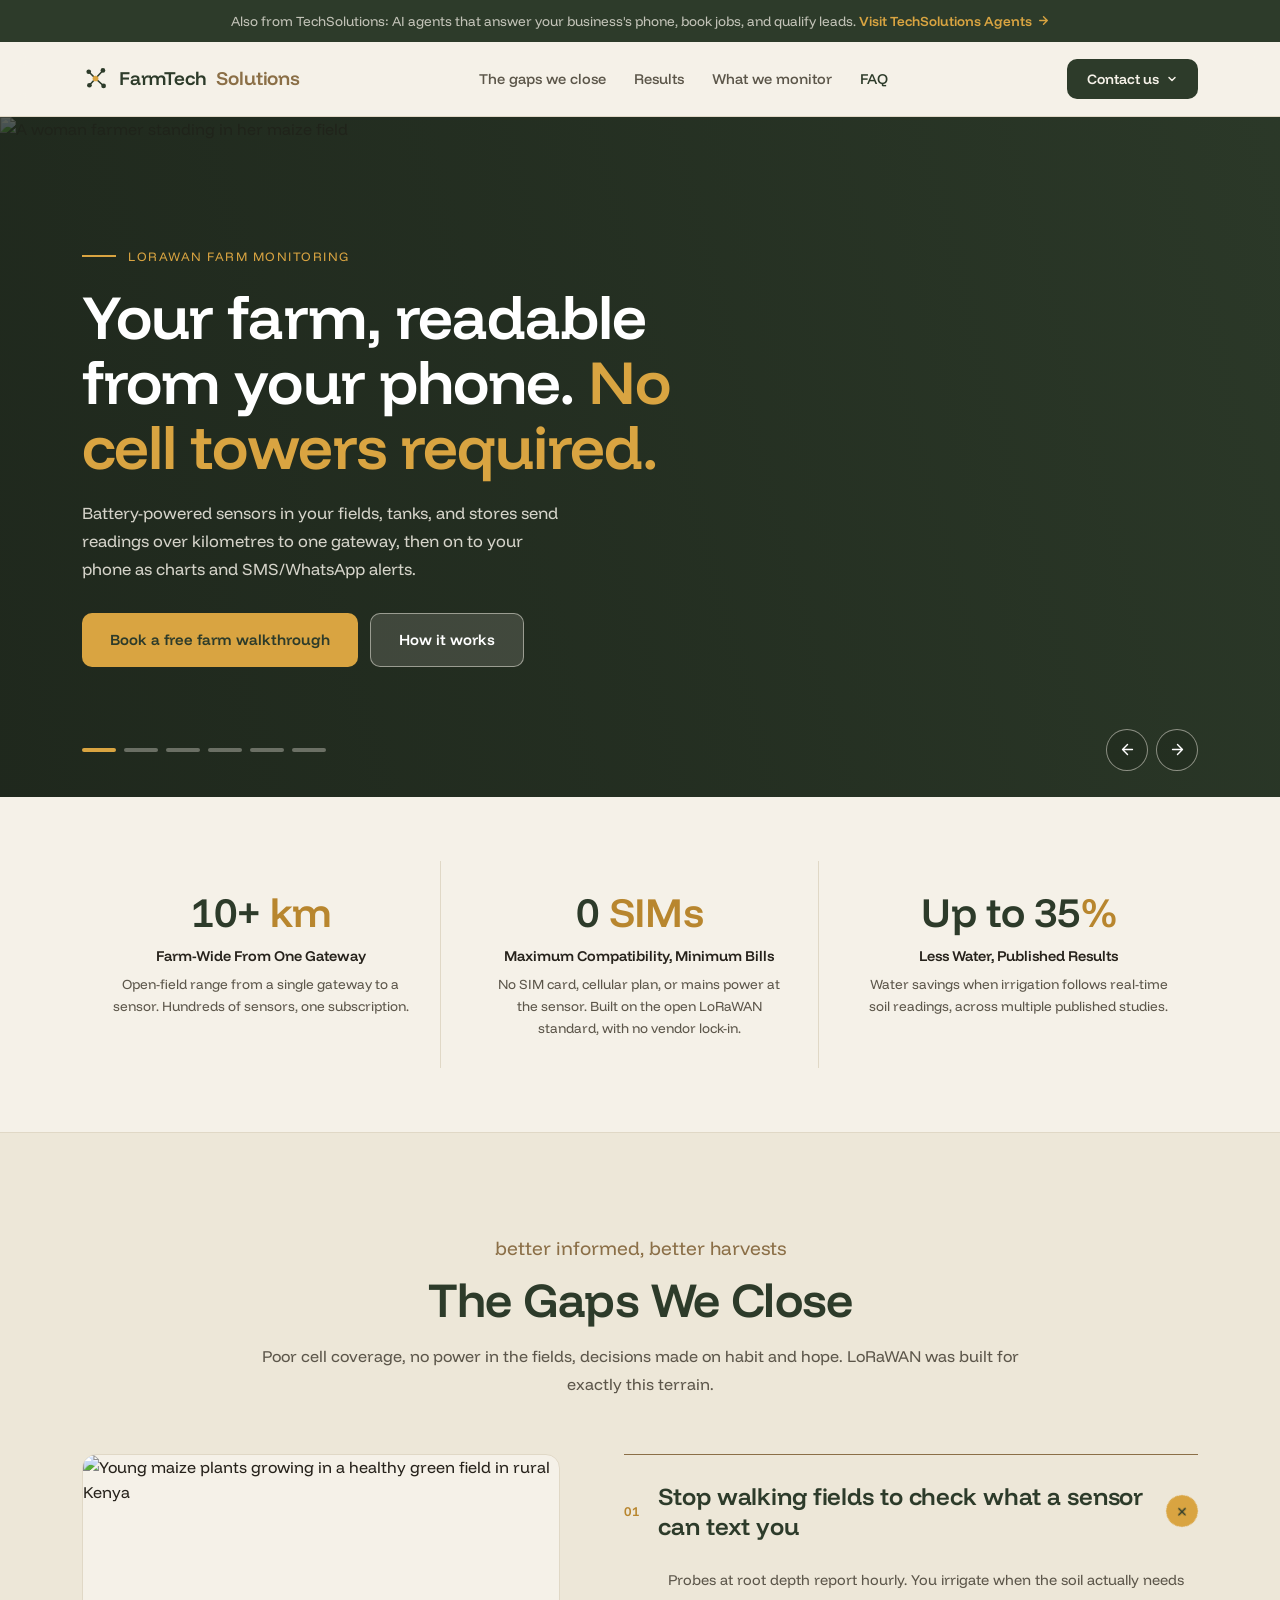
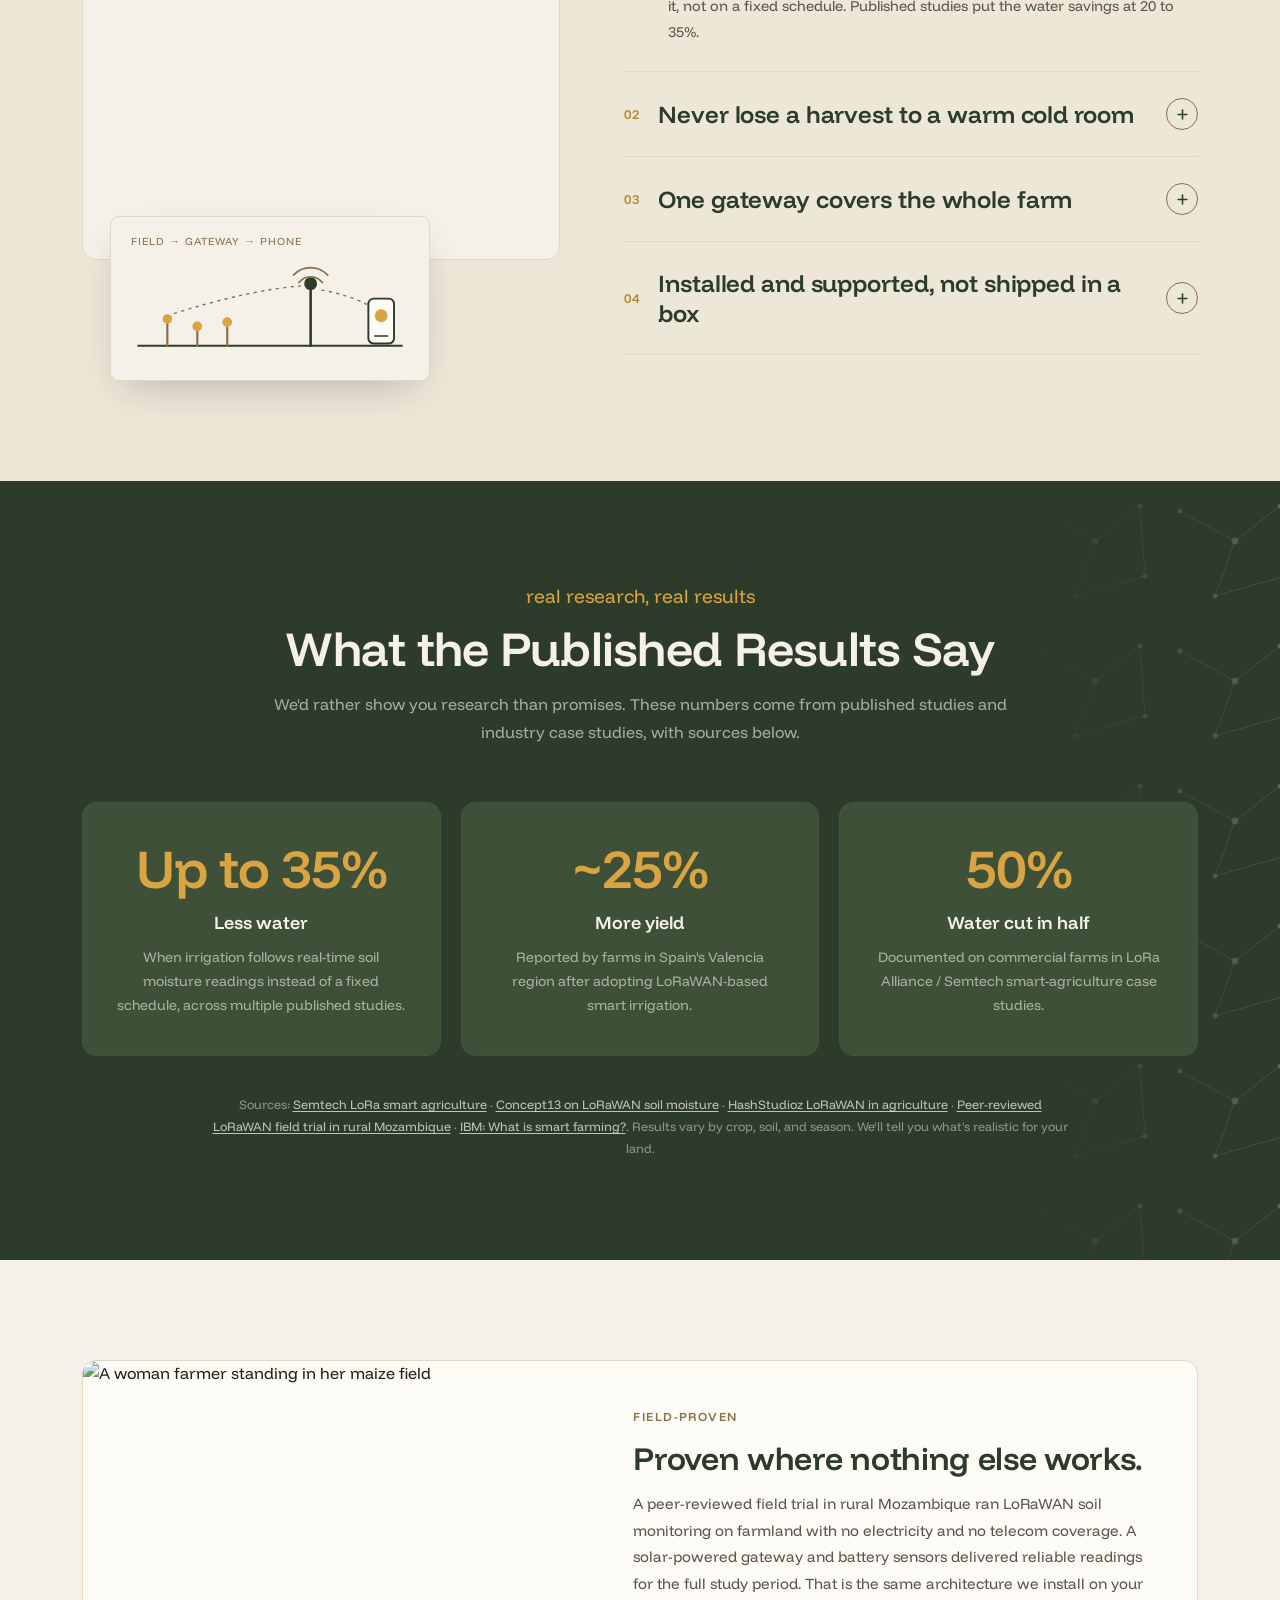
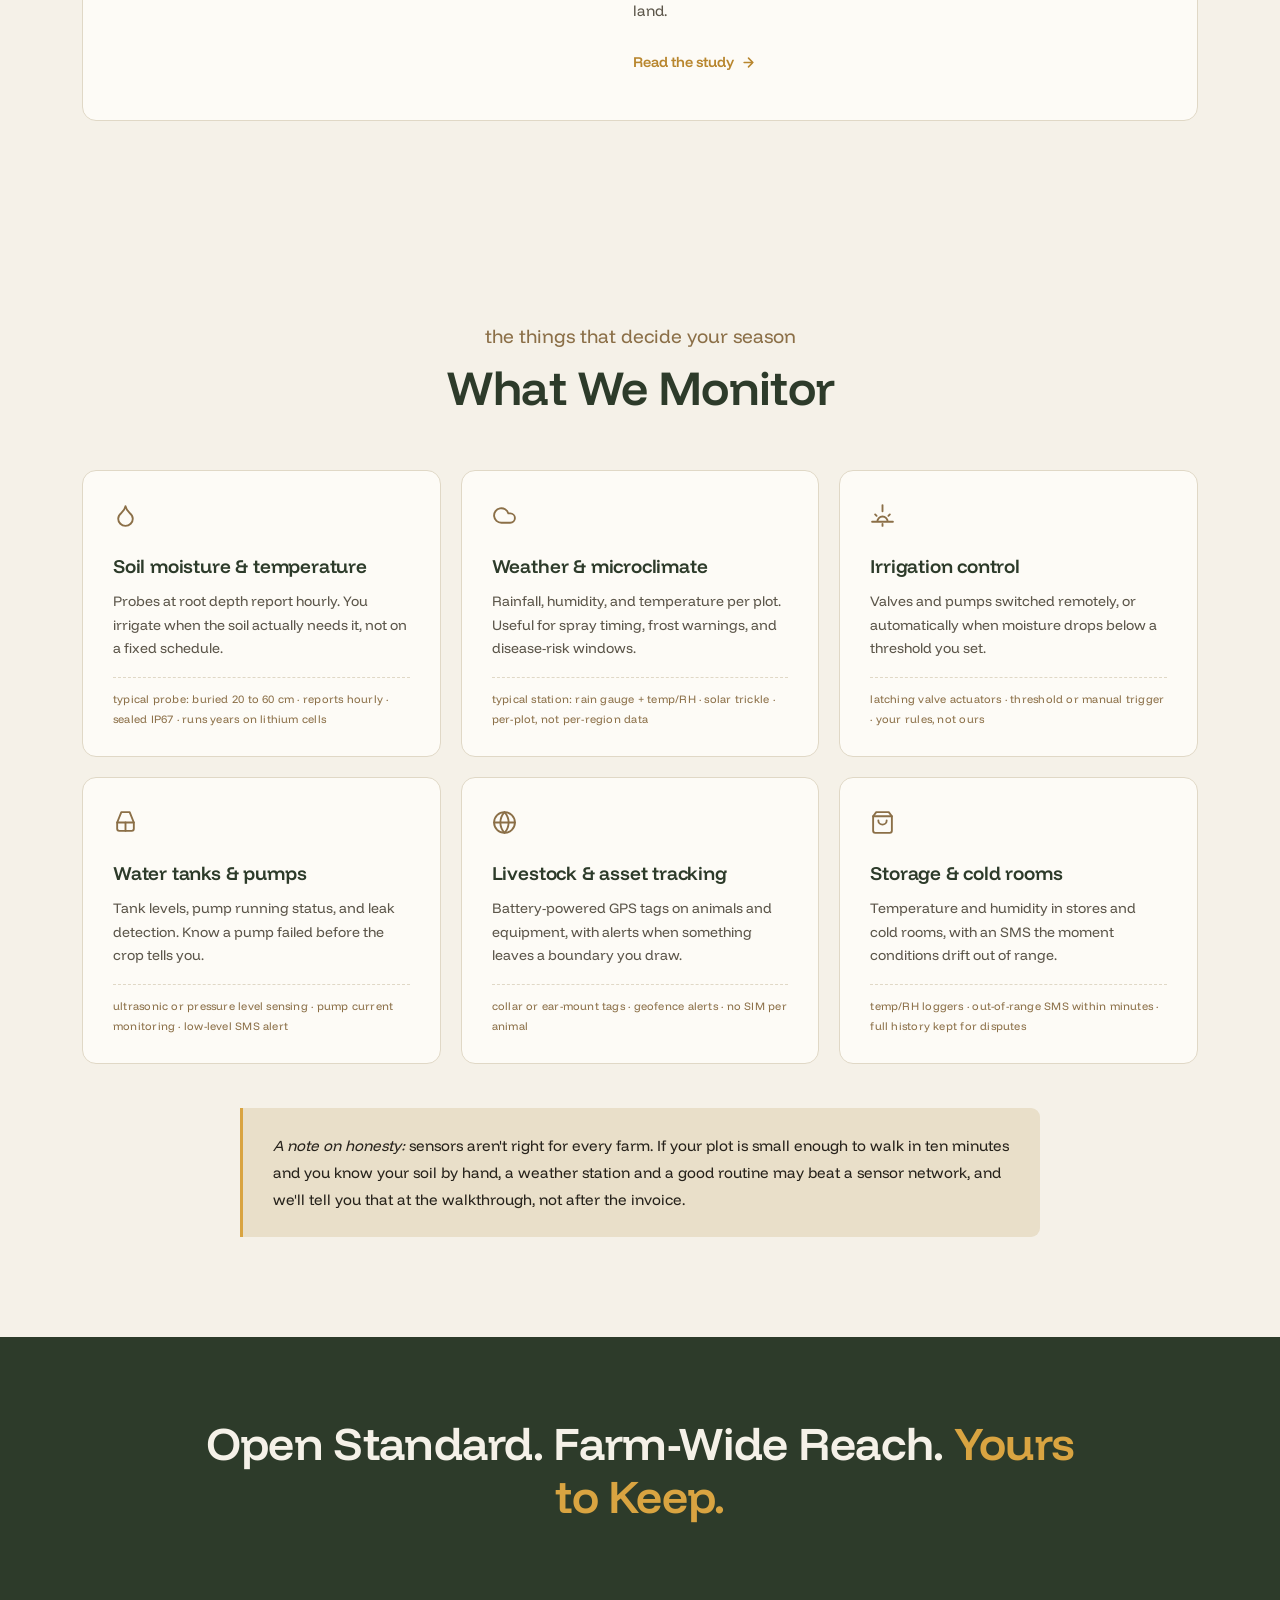
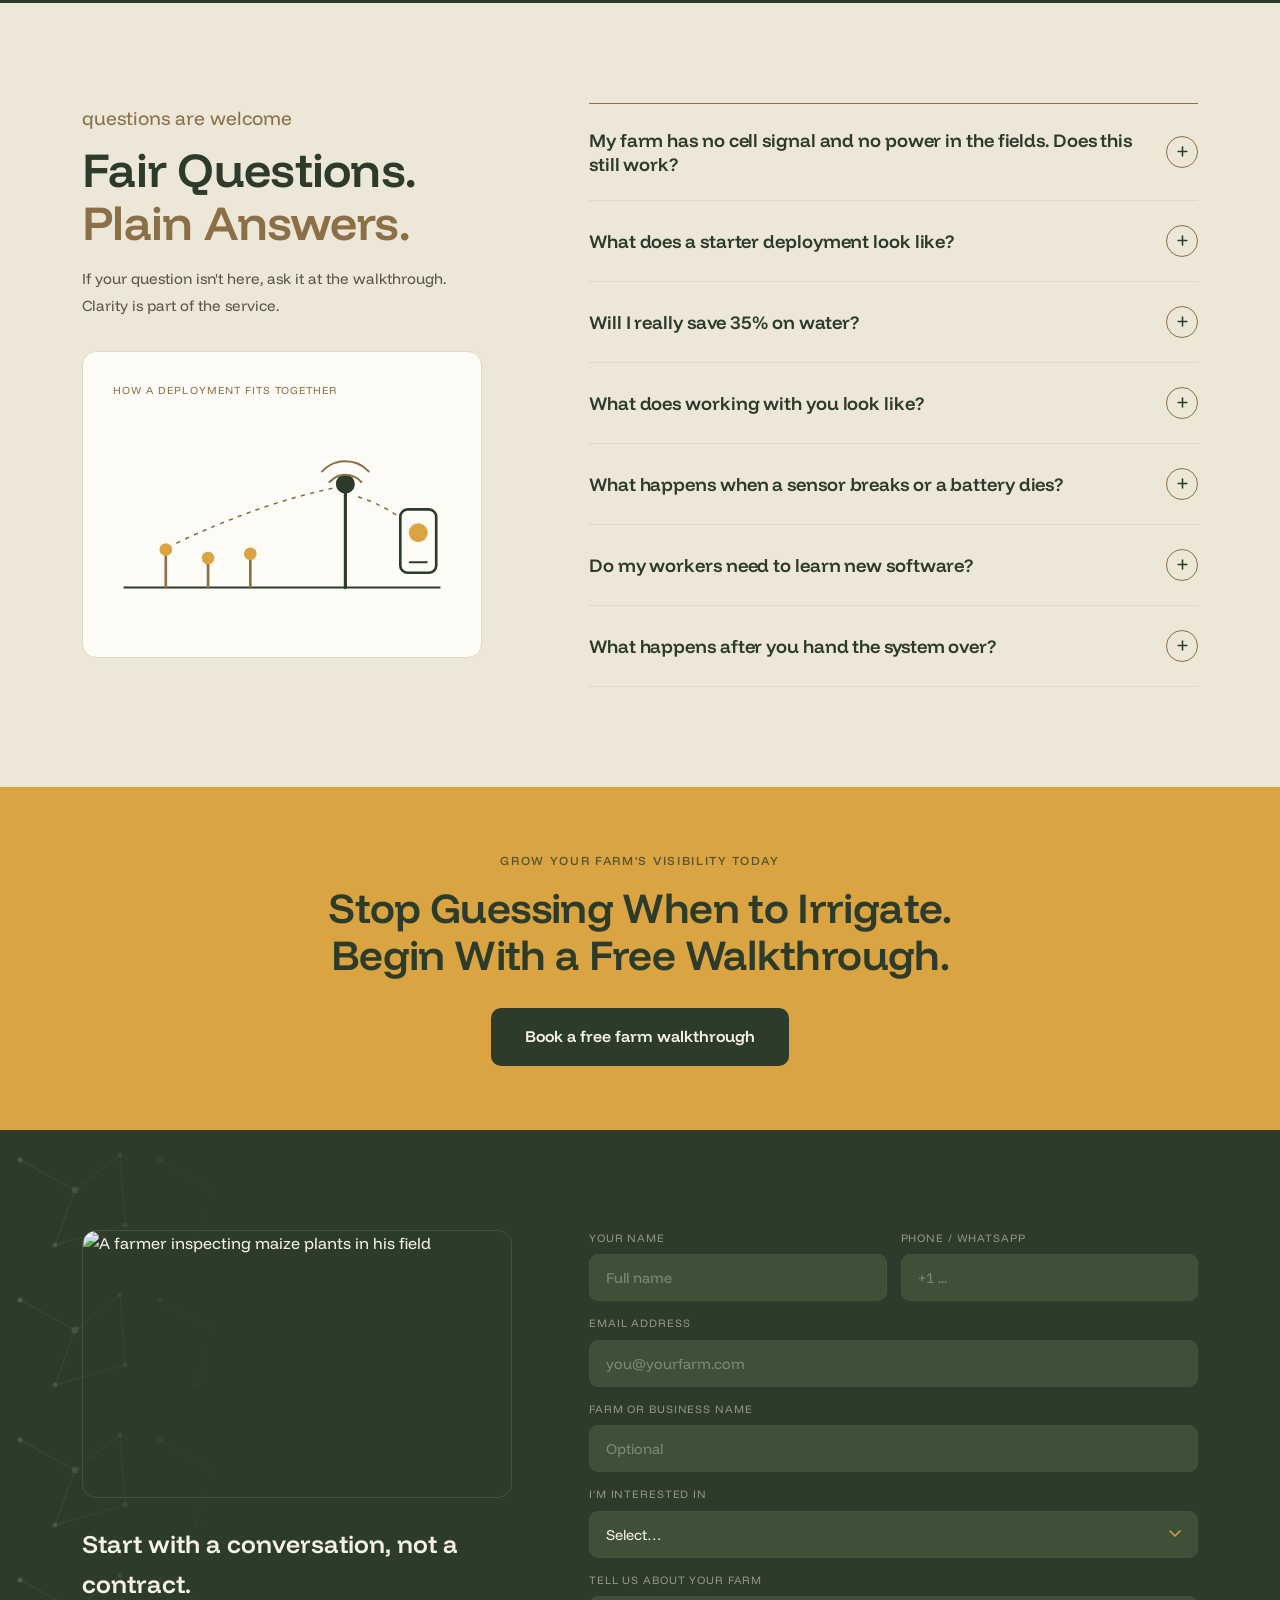
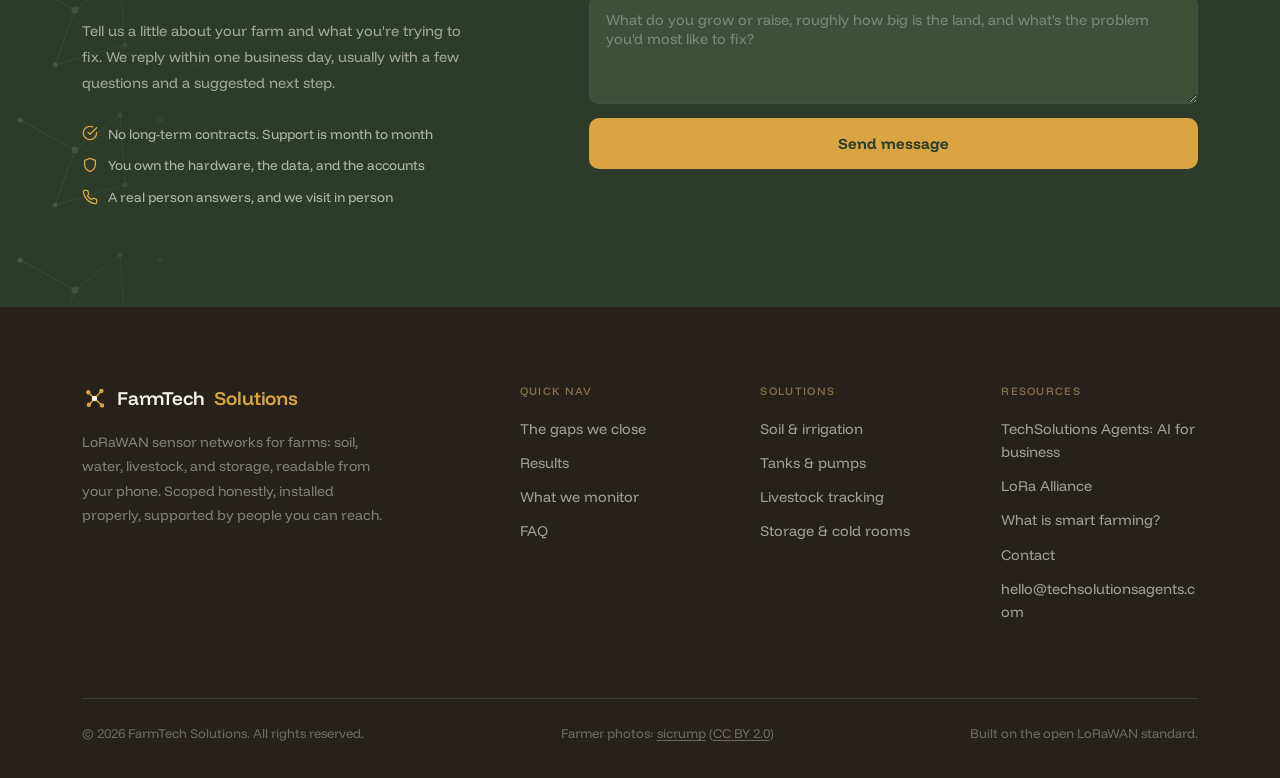
==== commit 67f339e4: "Site corrections: title-case h2s, mobile overflow fix, 6 hero slides, vertical photo sliders - Title" ====
--- a/index.html
+++ b/index.html
@@ -47,6 +47,7 @@
   -webkit-font-smoothing:antialiased;
 }
 a{color:inherit;text-decoration:none;}
+html,body{overflow-x:clip;}
 img{display:block;max-width:100%;}
 .wrap{max-width:1180px;margin:0 auto;padding:0 32px;}
 
@@ -141,7 +142,7 @@
 }
 .hc-slide{
   position:absolute;inset:0;
-  opacity:0;transition:opacity .9s ease;
+  opacity:0;transition:opacity .7s ease;
   pointer-events:none;
 }
 .hc-slide.active{opacity:1;pointer-events:auto;}
@@ -255,6 +256,14 @@
   border:1.5px solid var(--border);background:var(--bg);
 }
 .photo img{width:100%;height:100%;object-fit:cover;display:block;}
+/* ── Vertical image slider (mid-page photos cycle upward, like the hero cycles across) ── */
+.vslide{position:relative;overflow:hidden;}
+.vslide img{
+  position:absolute;inset:0;width:100%;height:100%;object-fit:cover;
+  transform:translateY(100%);
+  transition:transform .85s cubic-bezier(.22,.61,.36,1);
+}
+.vslide img:first-child{transform:none;}
 .gaps-visual .dcard{
   margin-top:-44px;margin-left:28px;position:relative;z-index:2;
   background:var(--bg);
@@ -561,6 +570,7 @@
   display:block;color:rgba(245,241,232,0.6);
   font-size:14.5px;margin-bottom:11px;
   transition:color .15s;
+  overflow-wrap:anywhere;
 }
 .foot-col a:hover{color:var(--amber);}
 .foot-bottom{
@@ -619,6 +629,7 @@
   .hc-slide.active{display:block;}
   .hc-content{position:relative;padding:90px 0 110px;}
   .acc-body p{padding-left:0;}
+  .foot-top{grid-template-columns:1fr;gap:32px;}
 }
 </style>
 </head>
@@ -717,12 +728,54 @@
       </div>
     </div>
   </div>
+  <div class="hc-slide">
+    <img src="https://pd.w.org/2025/01/9696779fa37d35c45.88677628-2048x1536.jpeg" alt="Rows of hydroponic crops growing inside a large commercial greenhouse" loading="lazy">
+    <div class="hc-content">
+      <div class="wrap">
+        <div class="hc-kicker">Controlled growing</div>
+        <h1>Greenhouses that hold their climate <em>on their own.</em></h1>
+        <p class="sub">Temperature and humidity sensors in every row, with an SMS the moment conditions drift out of the range you set. History kept for every growing cycle.</p>
+        <div class="hc-ctas">
+          <a href="#watch" class="btn btn-amber">What we monitor</a>
+        </div>
+      </div>
+    </div>
+  </div>
+  <div class="hc-slide">
+    <img src="https://pd.w.org/2026/04/1969e3e3d6c7e098.51497770-2048x1536.jpg" alt="Pepper plants growing in rows fed by drip irrigation lines" loading="lazy">
+    <div class="hc-content">
+      <div class="wrap">
+        <div class="hc-kicker">Precision drip irrigation</div>
+        <h1>Every row fed exactly <em>what the soil asks for.</em></h1>
+        <p class="sub">Probes at root depth drive your drip lines: valves open when moisture drops below the threshold you set, and close when the root zone is satisfied.</p>
+        <div class="hc-ctas">
+          <a href="#gaps" class="btn btn-amber">How it works</a>
+        </div>
+      </div>
+    </div>
+  </div>
+  <div class="hc-slide">
+    <img src="https://pd.w.org/2025/08/74068b18ec7868ac1.86216971-2048x1365.jpg" alt="A cattle herd grazing on open pasture" loading="lazy">
+    <div class="hc-content">
+      <div class="wrap">
+        <div class="hc-kicker">Livestock &amp; asset tracking</div>
+        <h1>Know where the herd is <em>without leaving the house.</em></h1>
+        <p class="sub">Battery-powered GPS tags on animals and equipment, with an alert the moment something leaves a boundary you draw. No SIM card per animal.</p>
+        <div class="hc-ctas">
+          <a href="#watch" class="btn btn-amber">What we monitor</a>
+        </div>
+      </div>
+    </div>
+  </div>
   <div class="hc-controls">
     <div class="wrap">
       <div class="hc-dots" id="hc-dots" role="tablist" aria-label="Hero slides">
         <button class="hc-dot active" data-slide="0" aria-label="Slide 1"></button>
         <button class="hc-dot" data-slide="1" aria-label="Slide 2"></button>
         <button class="hc-dot" data-slide="2" aria-label="Slide 3"></button>
+        <button class="hc-dot" data-slide="3" aria-label="Slide 4"></button>
+        <button class="hc-dot" data-slide="4" aria-label="Slide 5"></button>
+        <button class="hc-dot" data-slide="5" aria-label="Slide 6"></button>
       </div>
       <div class="hc-arrows">
         <button class="hc-arrow" id="hc-prev" aria-label="Previous slide">
@@ -741,17 +794,17 @@
   <div class="wrap claims-grid">
     <div class="claim reveal d1">
       <div class="big">10+ <em>km</em></div>
-      <h2>Farm-wide from one gateway</h2>
+      <h2>Farm-Wide From One Gateway</h2>
       <p>Open-field range from a single gateway to a sensor. Hundreds of sensors, one subscription.</p>
     </div>
     <div class="claim reveal d2">
       <div class="big">0 <em>SIMs</em></div>
-      <h2>Maximum compatibility, minimum bills</h2>
+      <h2>Maximum Compatibility, Minimum Bills</h2>
       <p>No SIM card, cellular plan, or mains power at the sensor. Built on the open LoRaWAN standard, with no vendor lock-in.</p>
     </div>
     <div class="claim reveal d3">
       <div class="big">Up to 35<em>%</em></div>
-      <h2>Less water, published results</h2>
+      <h2>Less Water, Published Results</h2>
       <p>Water savings when irrigation follows real-time soil readings, across multiple published studies.</p>
     </div>
   </div>
@@ -762,13 +815,15 @@
   <div class="wrap">
     <div class="sec-head-center reveal">
       <span class="sec-kicker">better informed, better harvests</span>
-      <h2 class="sec-title">The gaps we close</h2>
+      <h2 class="sec-title">The Gaps We Close</h2>
       <p class="sec-sub">Poor cell coverage, no power in the fields, decisions made on habit and hope. LoRaWAN was built for exactly this terrain.</p>
     </div>
     <div class="gaps-grid">
       <div class="gaps-visual reveal">
-        <div class="photo">
+        <div class="photo vslide">
           <img src="https://pd.w.org/2026/01/841695a265d133373.34113895-2048x1536.jpg" alt="Young maize plants growing in a healthy green field in rural Kenya" loading="lazy">
+          <img src="https://pd.w.org/2026/04/1969e3e3d6c7e098.51497770-2048x1536.jpg" alt="Pepper plants growing in rows fed by drip irrigation lines" loading="lazy">
+          <img src="https://pd.w.org/2025/01/9696779fa37d35c45.88677628-2048x1536.jpeg" alt="Rows of hydroponic crops inside a commercial greenhouse" loading="lazy">
         </div>
         <div class="dcard">
           <div class="dlabel">Field → Gateway → Phone</div>
@@ -832,7 +887,7 @@
   <div class="wrap">
     <div class="sec-head-center reveal">
       <span class="sec-kicker">real research, real results</span>
-      <h2 class="sec-title">What the published results say</h2>
+      <h2 class="sec-title">What the Published Results Say</h2>
       <p class="sec-sub">We'd rather show you research than promises. These numbers come from published studies and industry case studies, with sources below.</p>
     </div>
     <div class="impact-grid">
@@ -860,8 +915,10 @@
 <section class="story">
   <div class="wrap">
     <div class="story-card reveal">
-      <div class="story-img">
+      <div class="story-img vslide">
         <img src="https://live.staticflickr.com/566/22436376226_8779dceb29_b.jpg" alt="A woman farmer standing in her maize field" loading="lazy">
+        <img src="https://pd.w.org/2025/03/42767d11318e99172.98233816-2048x1535.jpg" alt="An agricultural drone spraying a field" loading="lazy">
+        <img src="https://pd.w.org/2025/08/74068b18ec7868ac1.86216971-2048x1365.jpg" alt="A cattle herd grazing on open pasture" loading="lazy">
       </div>
       <div class="story-body">
         <div class="story-tag">Field-proven</div>
@@ -880,7 +937,7 @@
   <div class="wrap">
     <div class="sec-head-center reveal">
       <span class="sec-kicker">the things that decide your season</span>
-      <h2 class="sec-title">What we monitor</h2>
+      <h2 class="sec-title">What We Monitor</h2>
     </div>
     <div class="watch-grid">
       <div class="watch-card reveal d1">
@@ -927,7 +984,7 @@
 <!-- ── Statement band ── -->
 <div class="stateband">
   <div class="wrap reveal">
-    <h2>Open standard. Farm-wide reach. <em>Yours to keep.</em></h2>
+    <h2>Open Standard. Farm-Wide Reach. <em>Yours to Keep.</em></h2>
   </div>
 </div>
 
@@ -936,7 +993,7 @@
   <div class="wrap faq-grid">
     <div class="faq-left reveal">
       <span class="sec-kicker">questions are welcome</span>
-      <h2 class="sec-title">Fair questions. <em>Plain answers.</em></h2>
+      <h2 class="sec-title">Fair Questions. <em>Plain Answers.</em></h2>
       <p>If your question isn't here, ask it at the walkthrough. Clarity is part of the service.</p>
       <div class="faq-art">
         <div class="dlabel">How a deployment fits together</div>
@@ -1015,7 +1072,7 @@
 <div class="prefooter">
   <div class="wrap reveal">
     <h6>Grow your farm's visibility today</h6>
-    <h2>Stop guessing when to irrigate. <em>Begin with a free walkthrough.</em></h2>
+    <h2>Stop Guessing When to Irrigate. <em>Begin With a Free Walkthrough.</em></h2>
     <a href="#contact" class="btn btn-leaf" style="font-size:16px;padding:16px 34px;">Book a free farm walkthrough</a>
   </div>
 </div>
@@ -1025,8 +1082,10 @@
   <div class="wrap">
     <div class="contact-grid">
       <div class="reveal">
-        <div class="cta-photo">
+        <div class="cta-photo vslide">
           <img src="https://live.staticflickr.com/598/21841285003_4c034a577e_b.jpg" alt="A farmer inspecting maize plants in his field" loading="lazy">
+          <img src="https://live.staticflickr.com/5449/17858228815_8edcfa0c98_b.jpg" alt="A center-pivot irrigation system watering a crop field" loading="lazy">
+          <img src="https://pd.w.org/2025/08/94868902cd42b5356.76260588-2048x1152.jpg" alt="A golden wheat field ready for harvest" loading="lazy">
         </div>
         <h3>Start with a conversation, not a contract.</h3>
         <p class="contact-note">Tell us a little about your farm and what you're trying to fix. We reply within one business day, usually with a few questions and a suggested next step.</p>
@@ -1155,7 +1214,7 @@
   }
   function resetTimer(){
     if(timer)clearInterval(timer);
-    timer=setInterval(function(){goTo(cur+1);},6500);
+    timer=setInterval(function(){goTo(cur+1);},4800);
   }
   if(slides.length){
     dots.forEach(function(d){d.addEventListener('click',function(){goTo(parseInt(d.dataset.slide,10));resetTimer();});});
@@ -1164,6 +1223,30 @@
     if(nextB)nextB.addEventListener('click',function(){goTo(cur+1);resetTimer();});
     var reduceMotionC=window.matchMedia&&window.matchMedia('(prefers-reduced-motion:reduce)').matches;
     if(!reduceMotionC)resetTimer();
+  }
+
+  // ── Vertical photo sliders ──
+  var reduceMotionV=window.matchMedia&&window.matchMedia('(prefers-reduced-motion:reduce)').matches;
+  if(!reduceMotionV){
+    document.querySelectorAll('.vslide').forEach(function(sl,si){
+      var imgs=sl.querySelectorAll('img');
+      if(imgs.length<2)return;
+      var cur=0;
+      setInterval(function(){
+        var next=(cur+1)%imgs.length;
+        var out=imgs[cur],inn=imgs[next];
+        inn.style.transition='none';inn.style.transform='translateY(100%)';
+        void inn.offsetHeight;
+        inn.style.transition='';
+        out.style.transform='translateY(-100%)';
+        inn.style.transform='translateY(0)';
+        setTimeout(function(){
+          out.style.transition='none';out.style.transform='translateY(100%)';
+          void out.offsetHeight;out.style.transition='';
+        },900);
+        cur=next;
+      },4200+si*700);
+    });
   }
 
   // ── Mobile nav ──
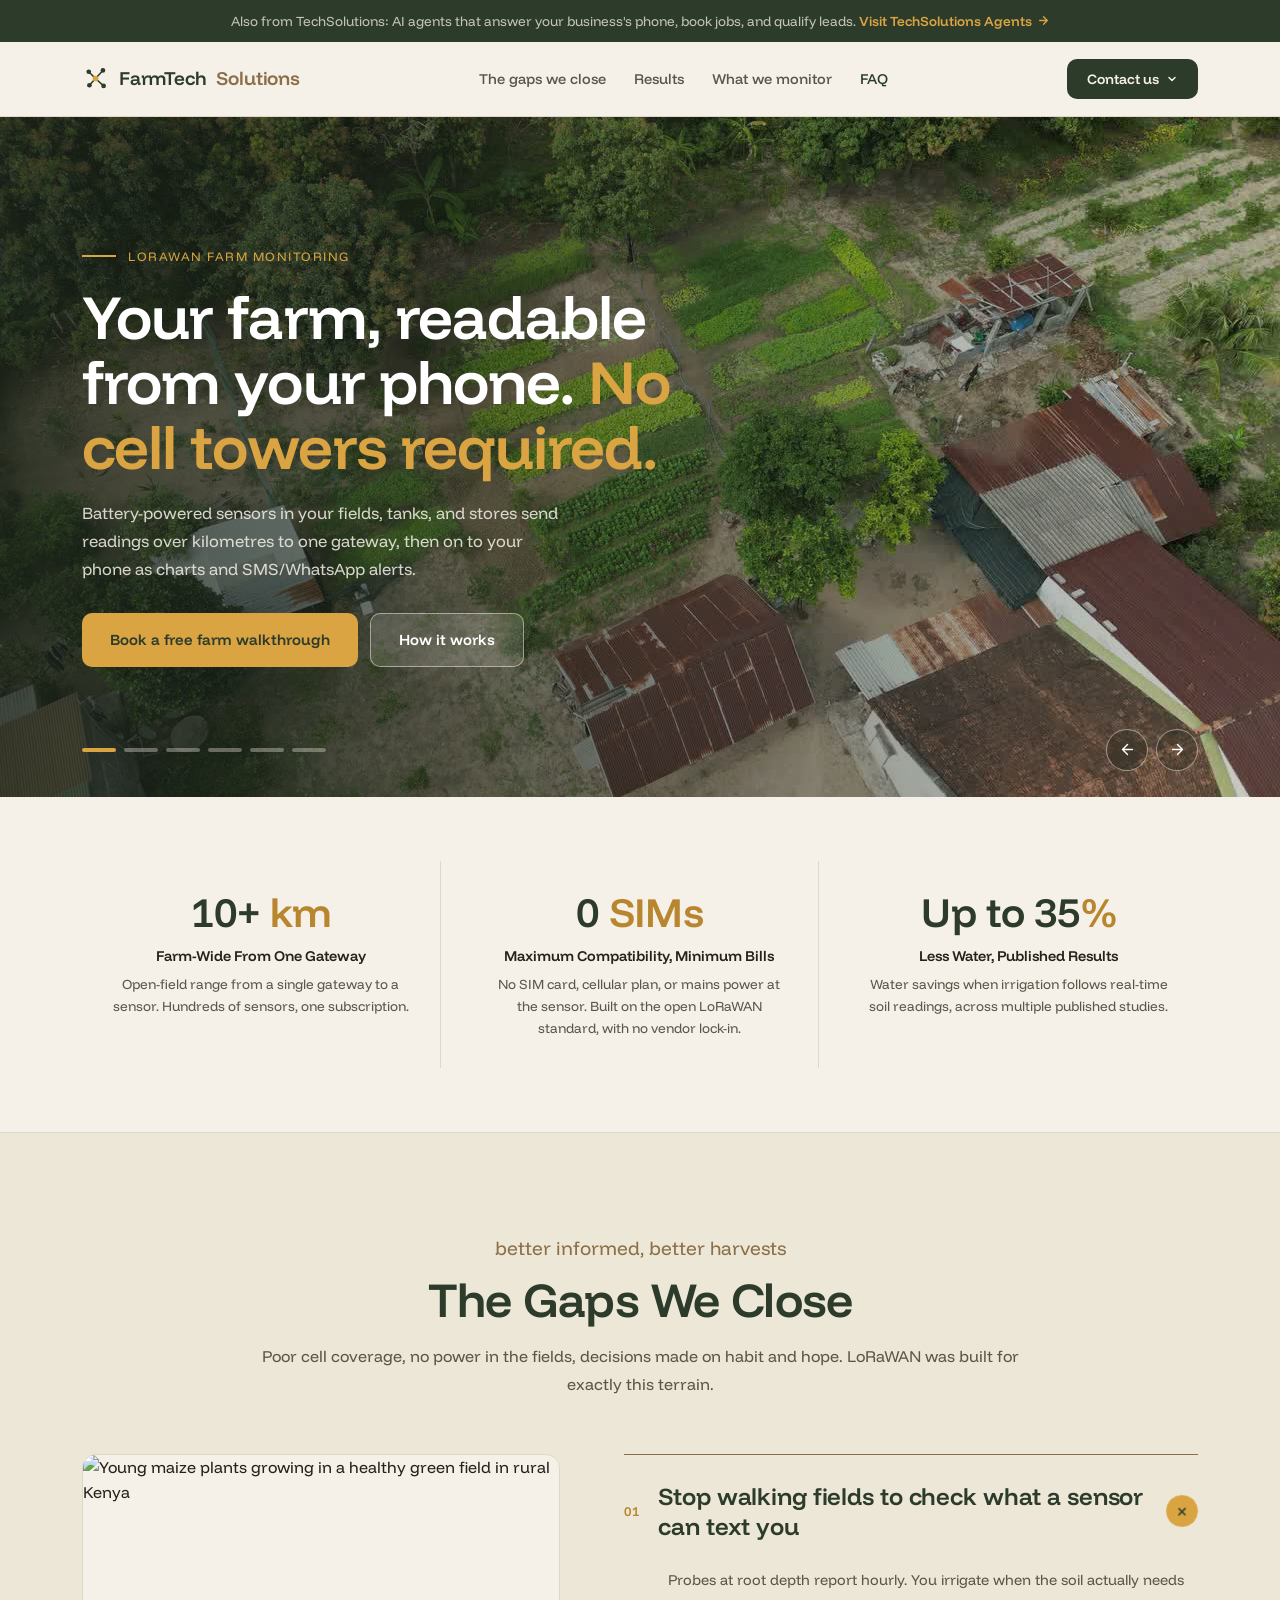
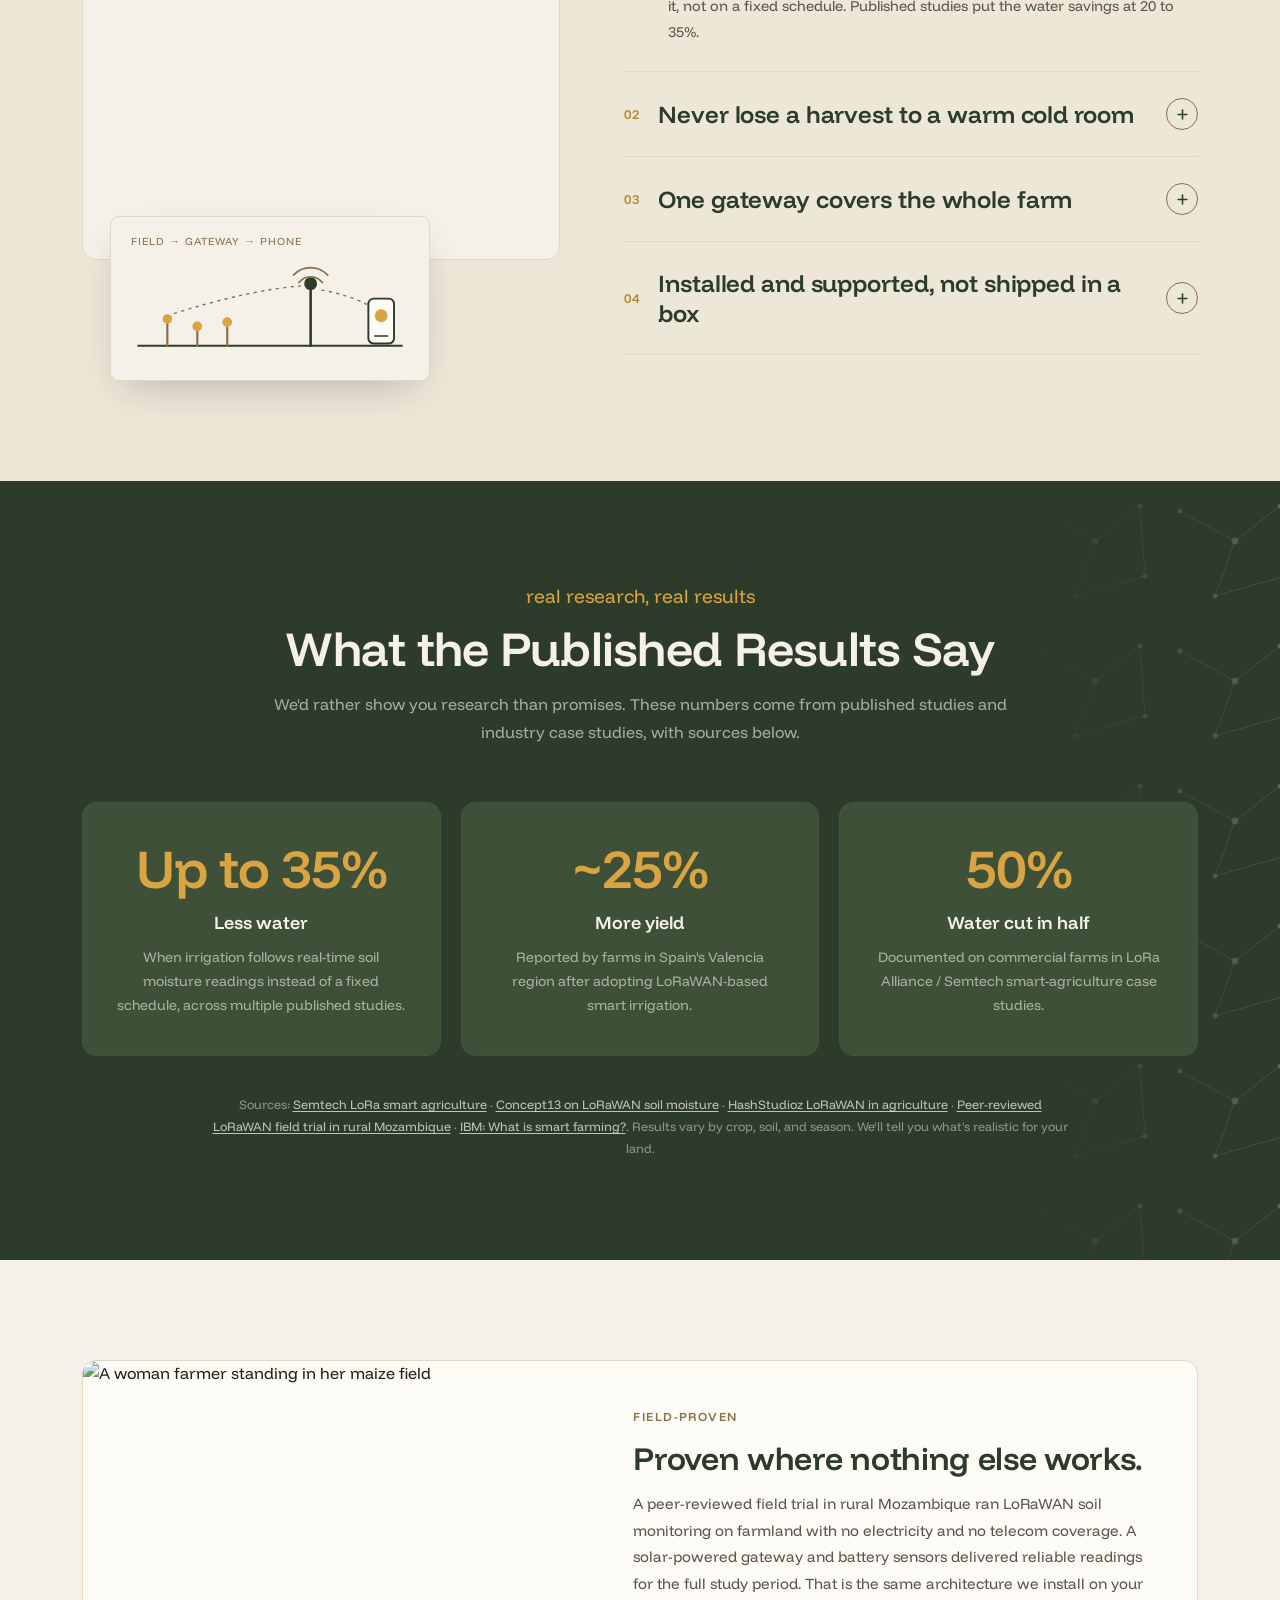
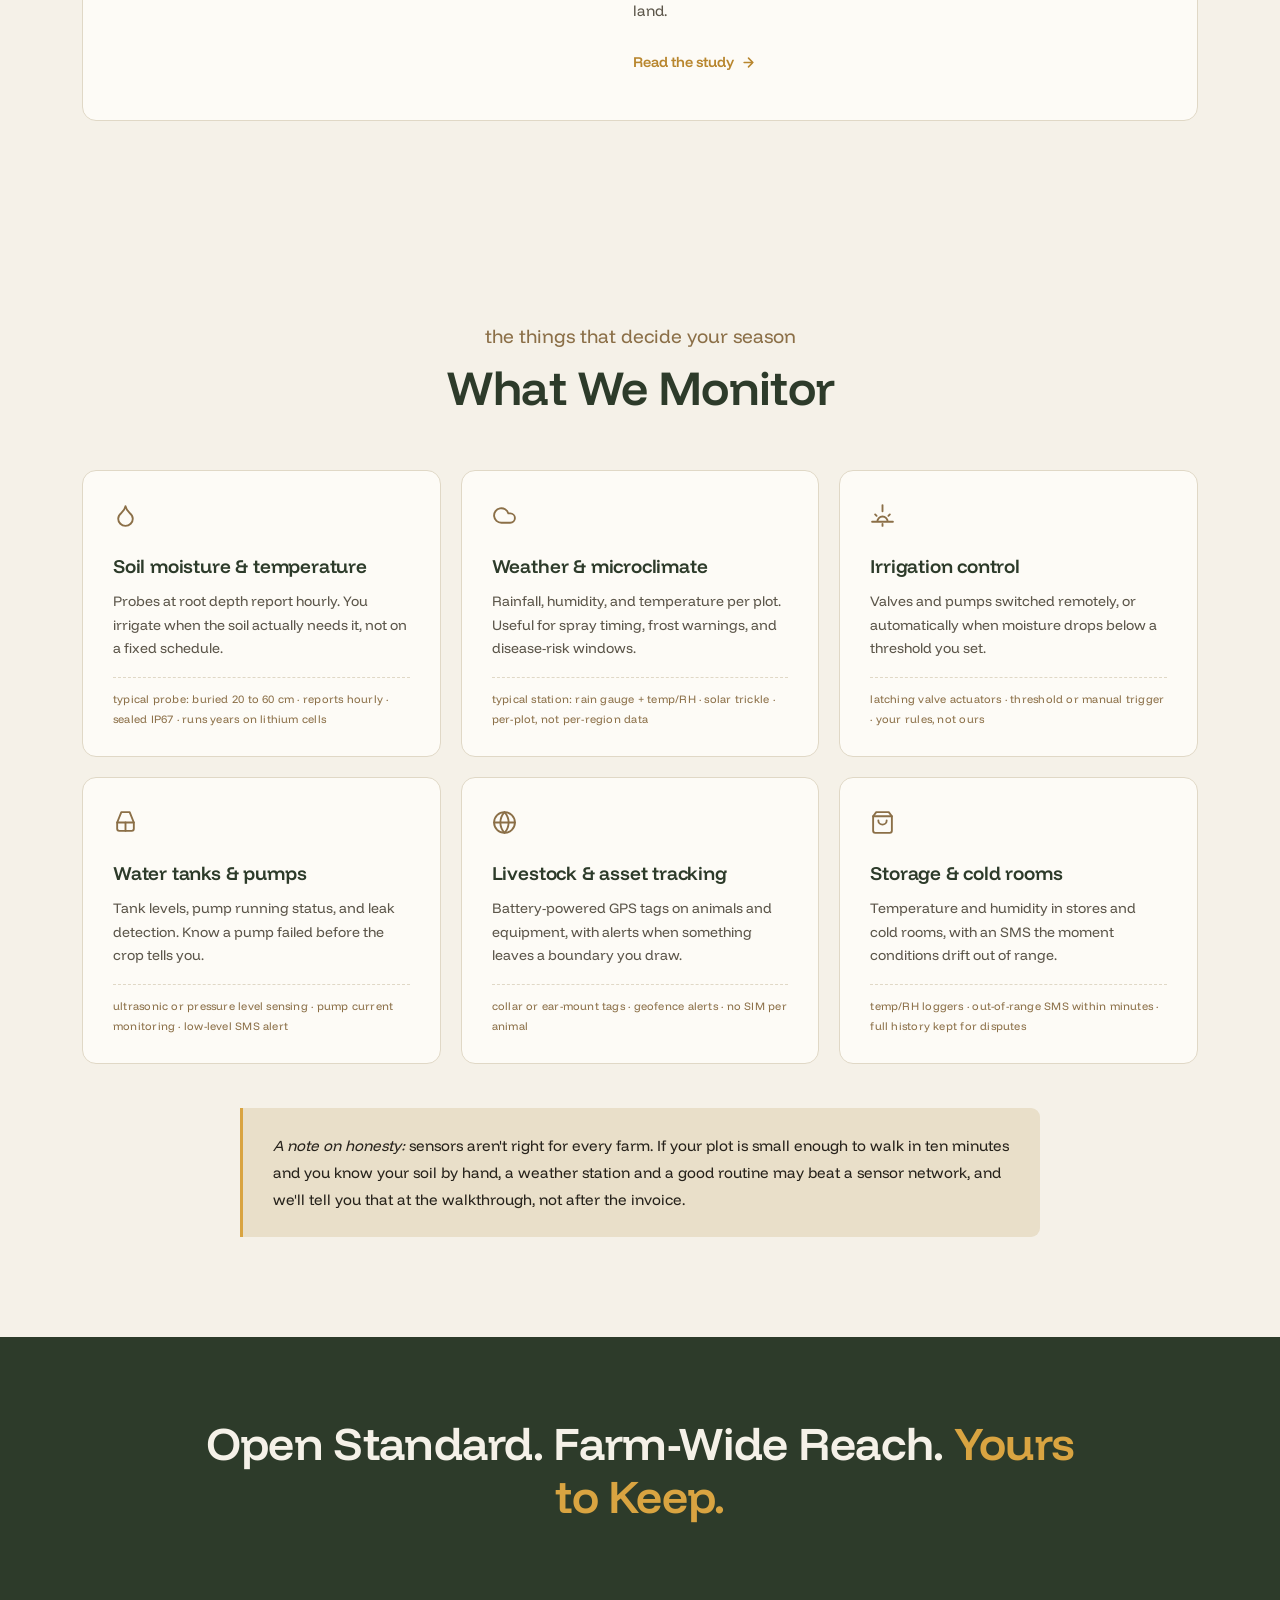
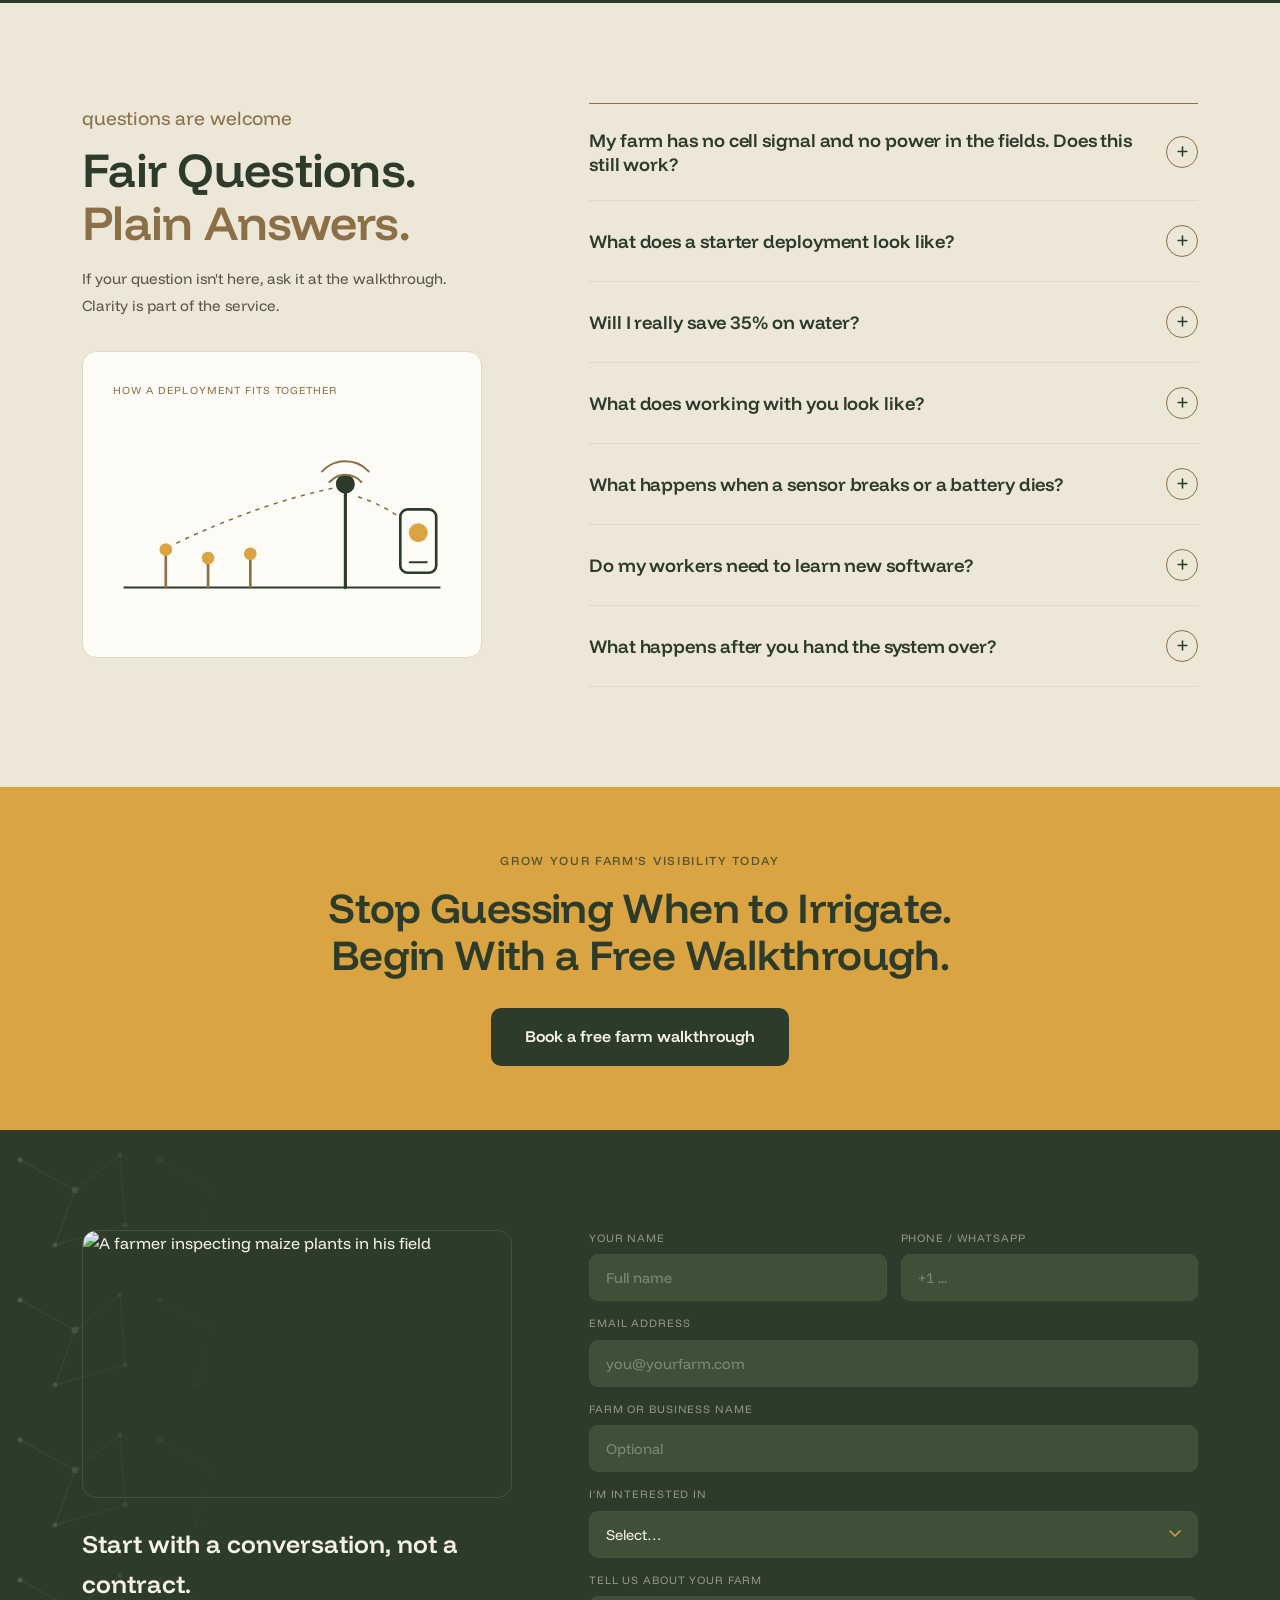
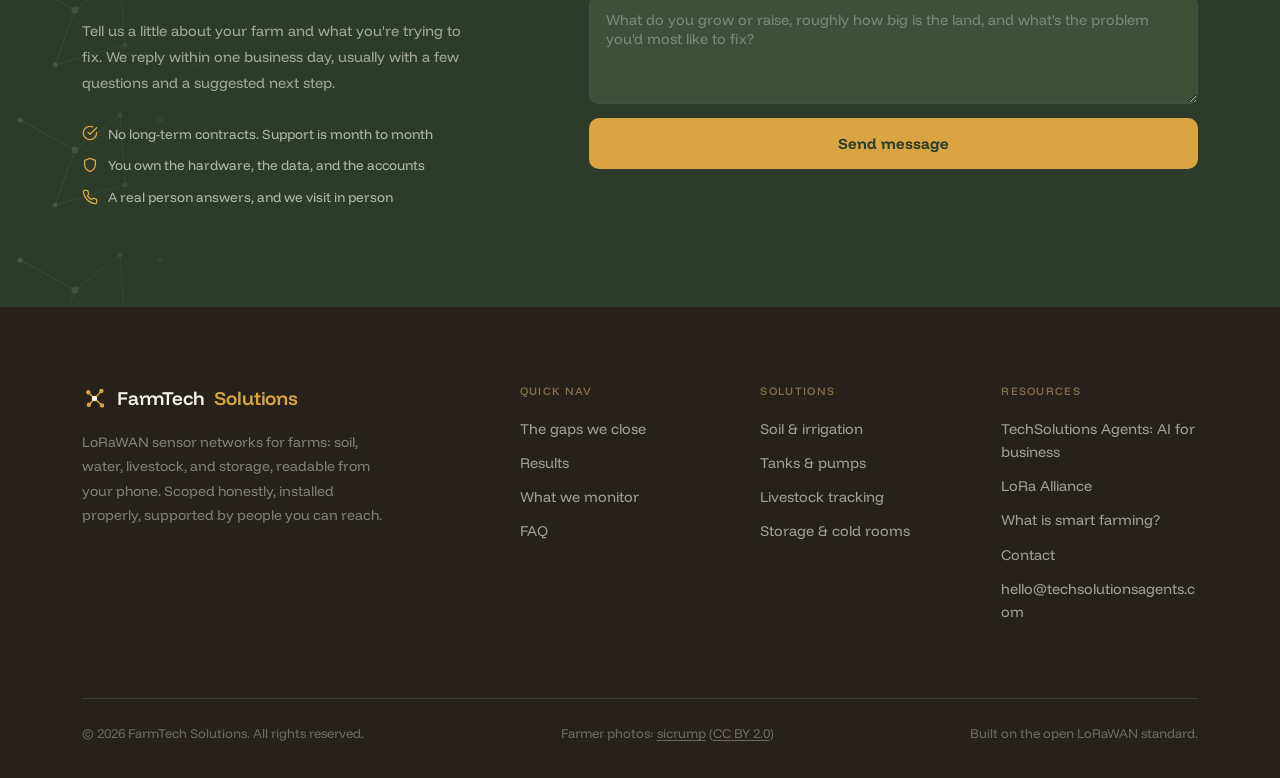
==== commit b756bf13: "Add drone farm video as first hero slide Replace the first carousel slide's photo with a looping aer" ====
--- a/index.html
+++ b/index.html
@@ -146,7 +146,7 @@
   pointer-events:none;
 }
 .hc-slide.active{opacity:1;pointer-events:auto;}
-.hc-slide img{
+.hc-slide img,.hc-slide video{
   position:absolute;inset:0;width:100%;height:100%;
   object-fit:cover;
 }
@@ -689,7 +689,10 @@
 <!-- ── Hero carousel ── -->
 <div class="hero-carousel" id="hero-carousel">
   <div class="hc-slide active">
-    <img src="https://live.staticflickr.com/566/22436376226_8779dceb29_b.jpg" alt="A woman farmer standing in her maize field" loading="eager">
+    <video autoplay muted loop playsinline poster="assets/hero-farm-poster.jpg" aria-label="Aerial drone view of smallholder vegetable plots between farm buildings and trees">
+      <source src="assets/hero-farm.mp4" type="video/mp4">
+      <img src="assets/hero-farm-poster.jpg" alt="Aerial drone view of smallholder vegetable plots between farm buildings and trees">
+    </video>
     <div class="hc-content">
       <div class="wrap">
         <div class="hc-kicker">LoRaWAN farm monitoring</div>
@@ -1209,12 +1212,19 @@
   var cur=0,timer=null;
   function goTo(i){
     cur=(i+slides.length)%slides.length;
-    slides.forEach(function(s,idx){s.classList.toggle('active',idx===cur);});
+    slides.forEach(function(s,idx){
+      s.classList.toggle('active',idx===cur);
+      var v=s.querySelector('video');
+      if(v){if(idx===cur){v.currentTime=0;v.play().catch(function(){});}else{v.pause();}}
+    });
     dots.forEach(function(d,idx){d.classList.toggle('active',idx===cur);});
   }
   function resetTimer(){
-    if(timer)clearInterval(timer);
-    timer=setInterval(function(){goTo(cur+1);},4800);
+    if(timer)clearTimeout(timer);
+    (function tick(){
+      var dwell=slides[cur].querySelector('video')?9600:4800;
+      timer=setTimeout(function(){goTo(cur+1);tick();},dwell);
+    })();
   }
   if(slides.length){
     dots.forEach(function(d){d.addEventListener('click',function(){goTo(parseInt(d.dataset.slide,10));resetTimer();});});
@@ -1222,7 +1232,11 @@
     if(prevB)prevB.addEventListener('click',function(){goTo(cur-1);resetTimer();});
     if(nextB)nextB.addEventListener('click',function(){goTo(cur+1);resetTimer();});
     var reduceMotionC=window.matchMedia&&window.matchMedia('(prefers-reduced-motion:reduce)').matches;
-    if(!reduceMotionC)resetTimer();
+    if(reduceMotionC){
+      slides.forEach(function(s){var v=s.querySelector('video');if(v){v.removeAttribute('autoplay');v.pause();}});
+    }else{
+      resetTimer();
+    }
   }
 
   // ── Vertical photo sliders ──
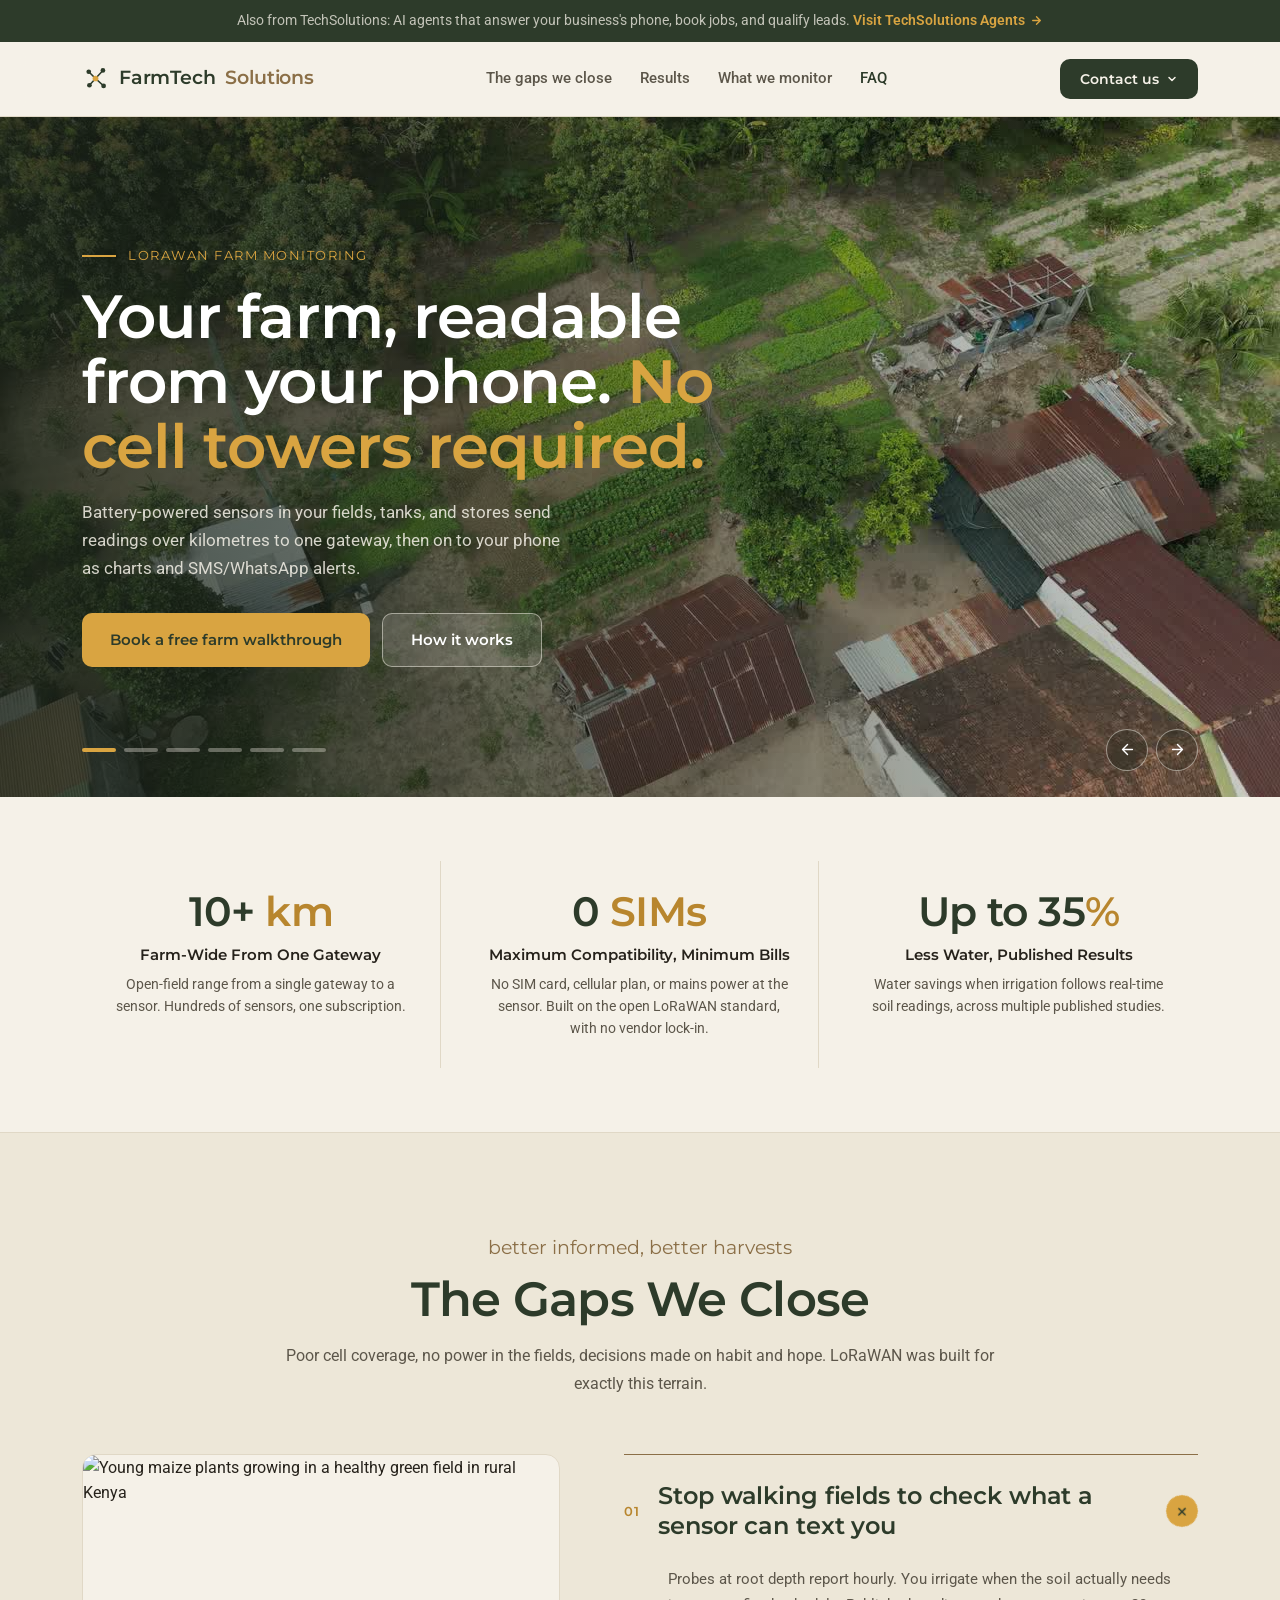
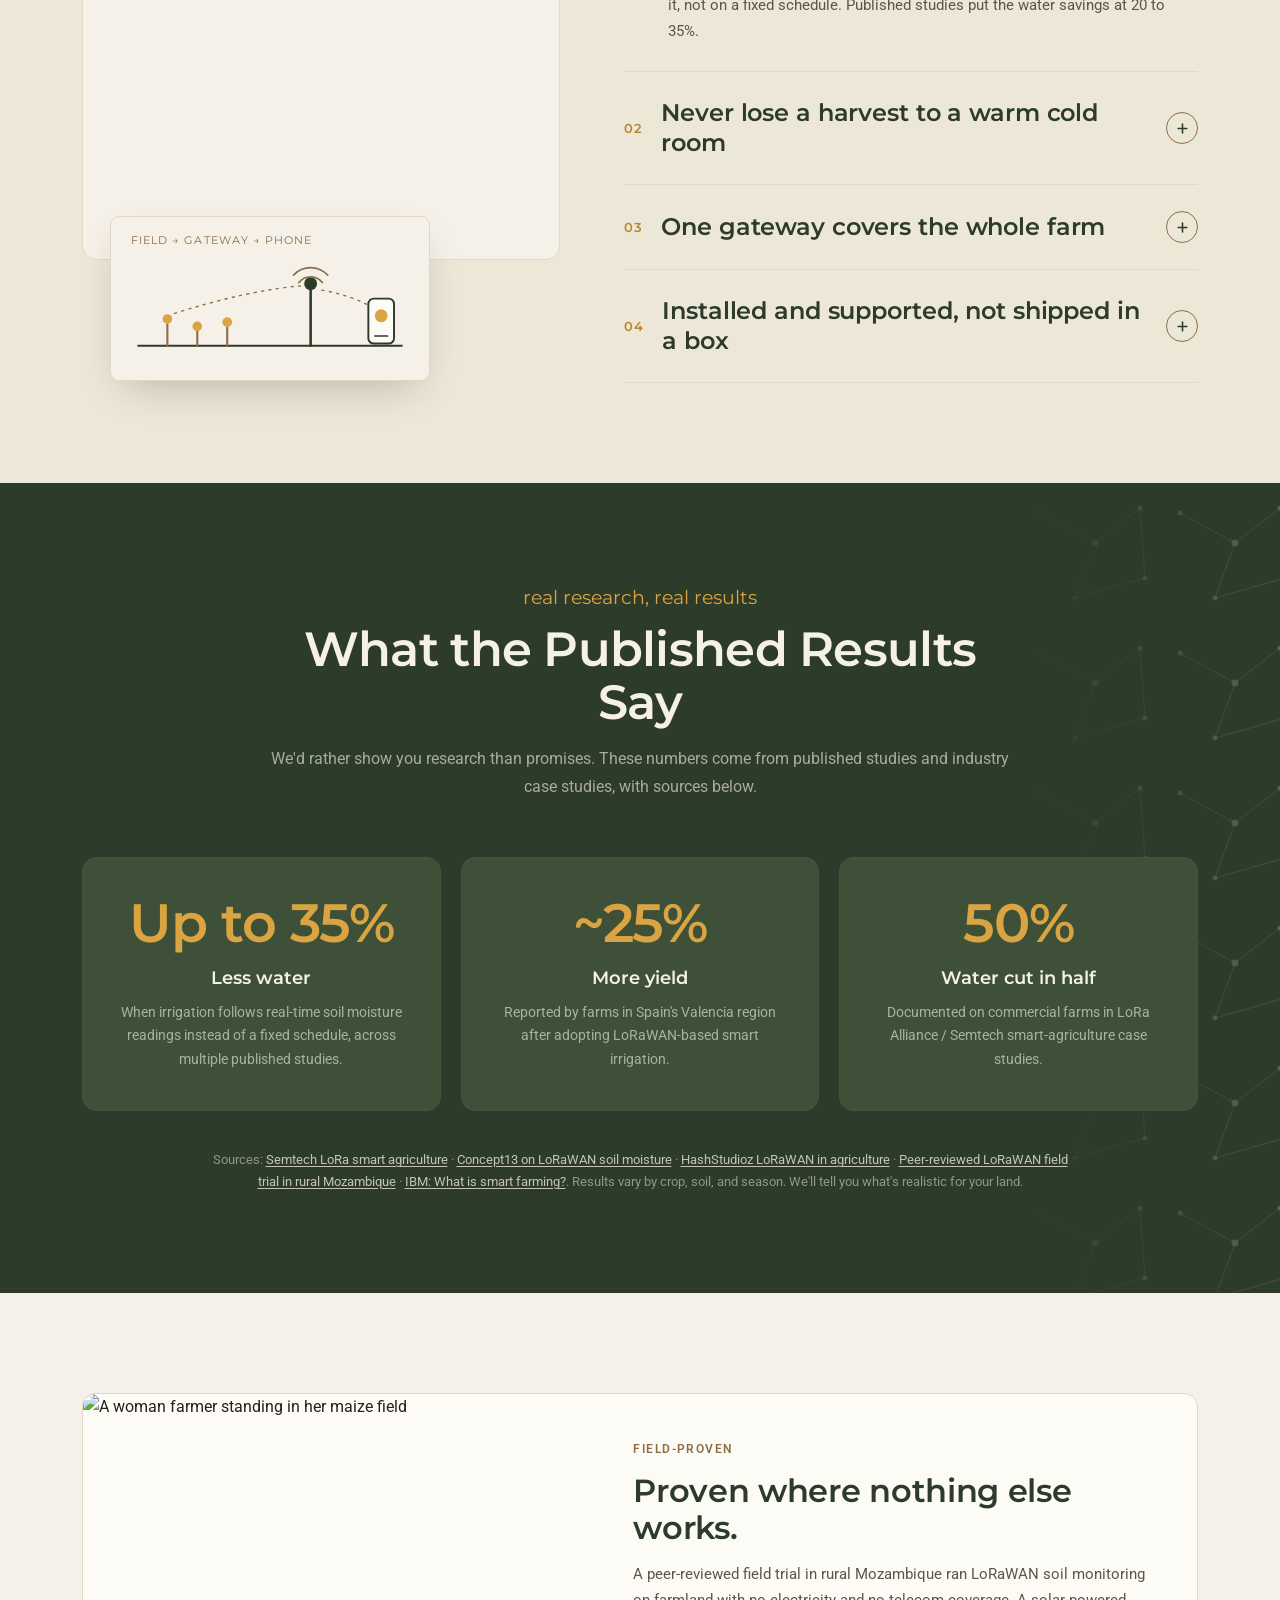
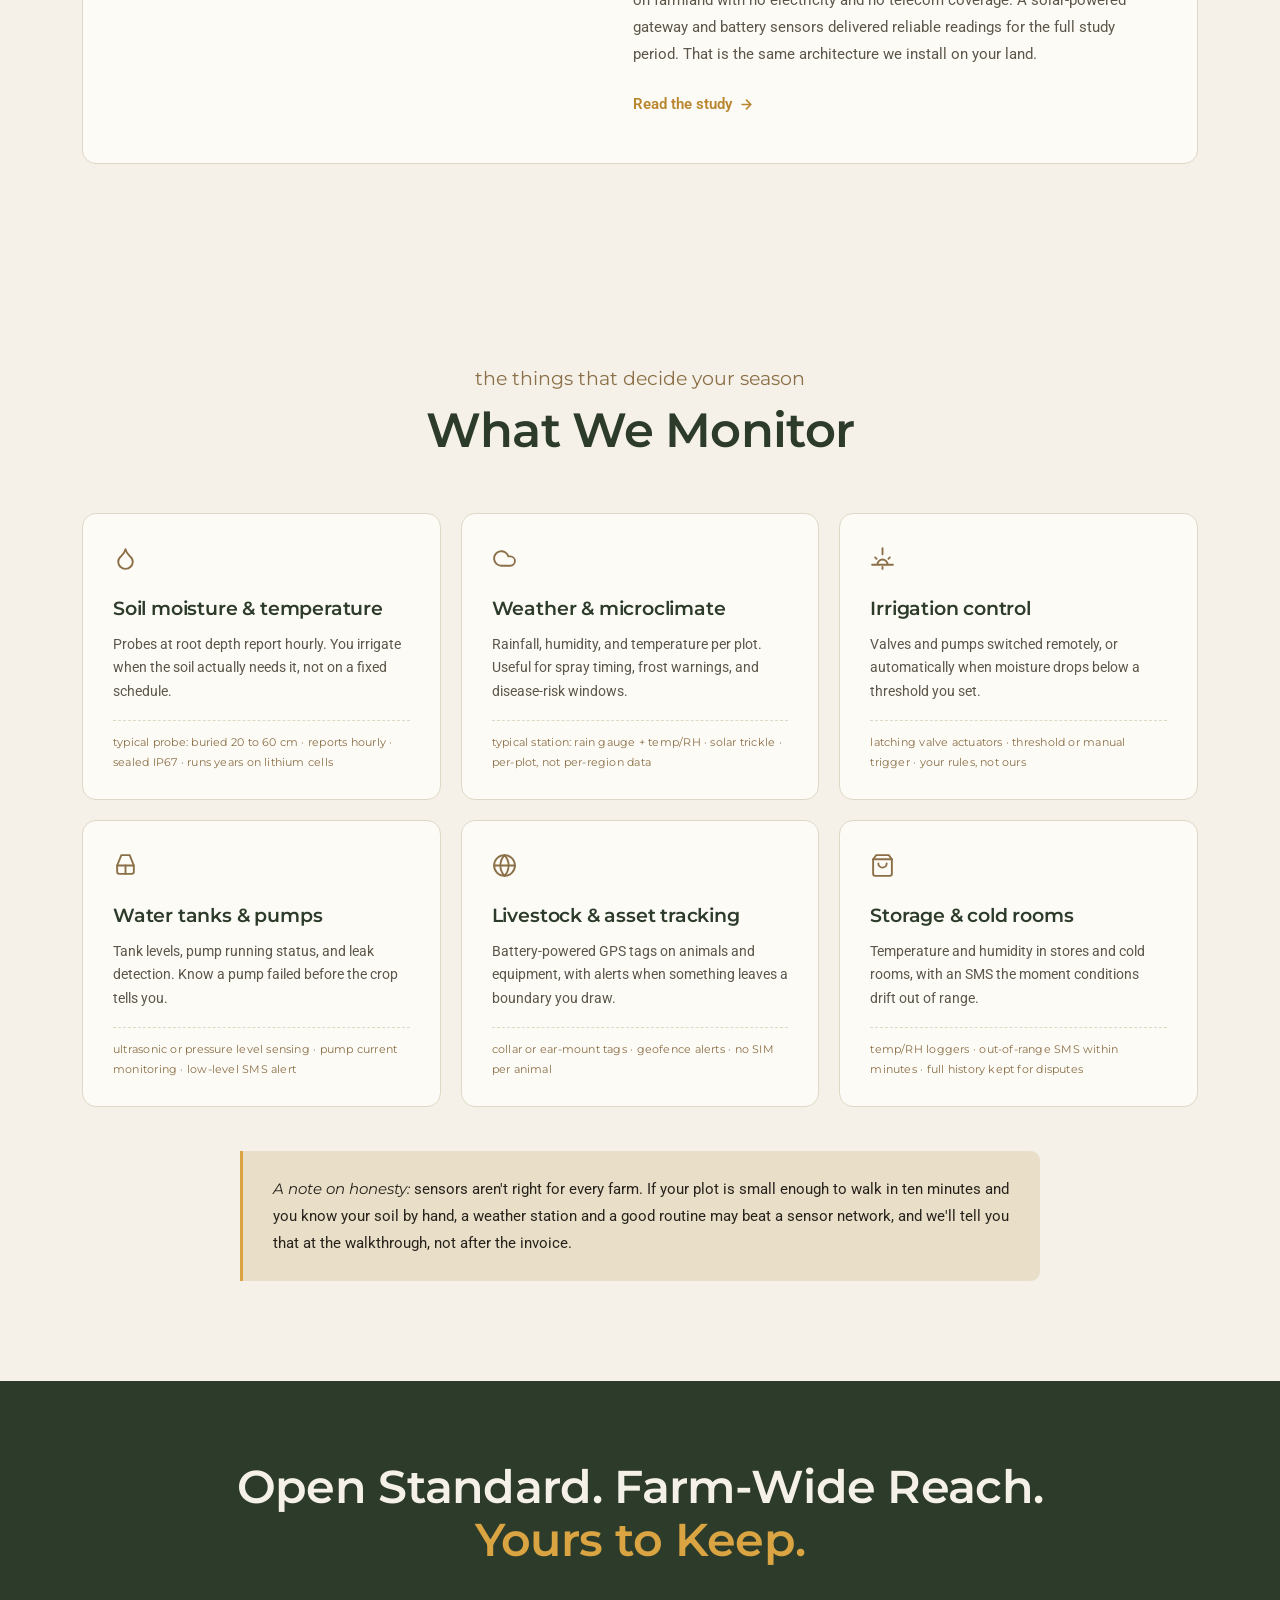
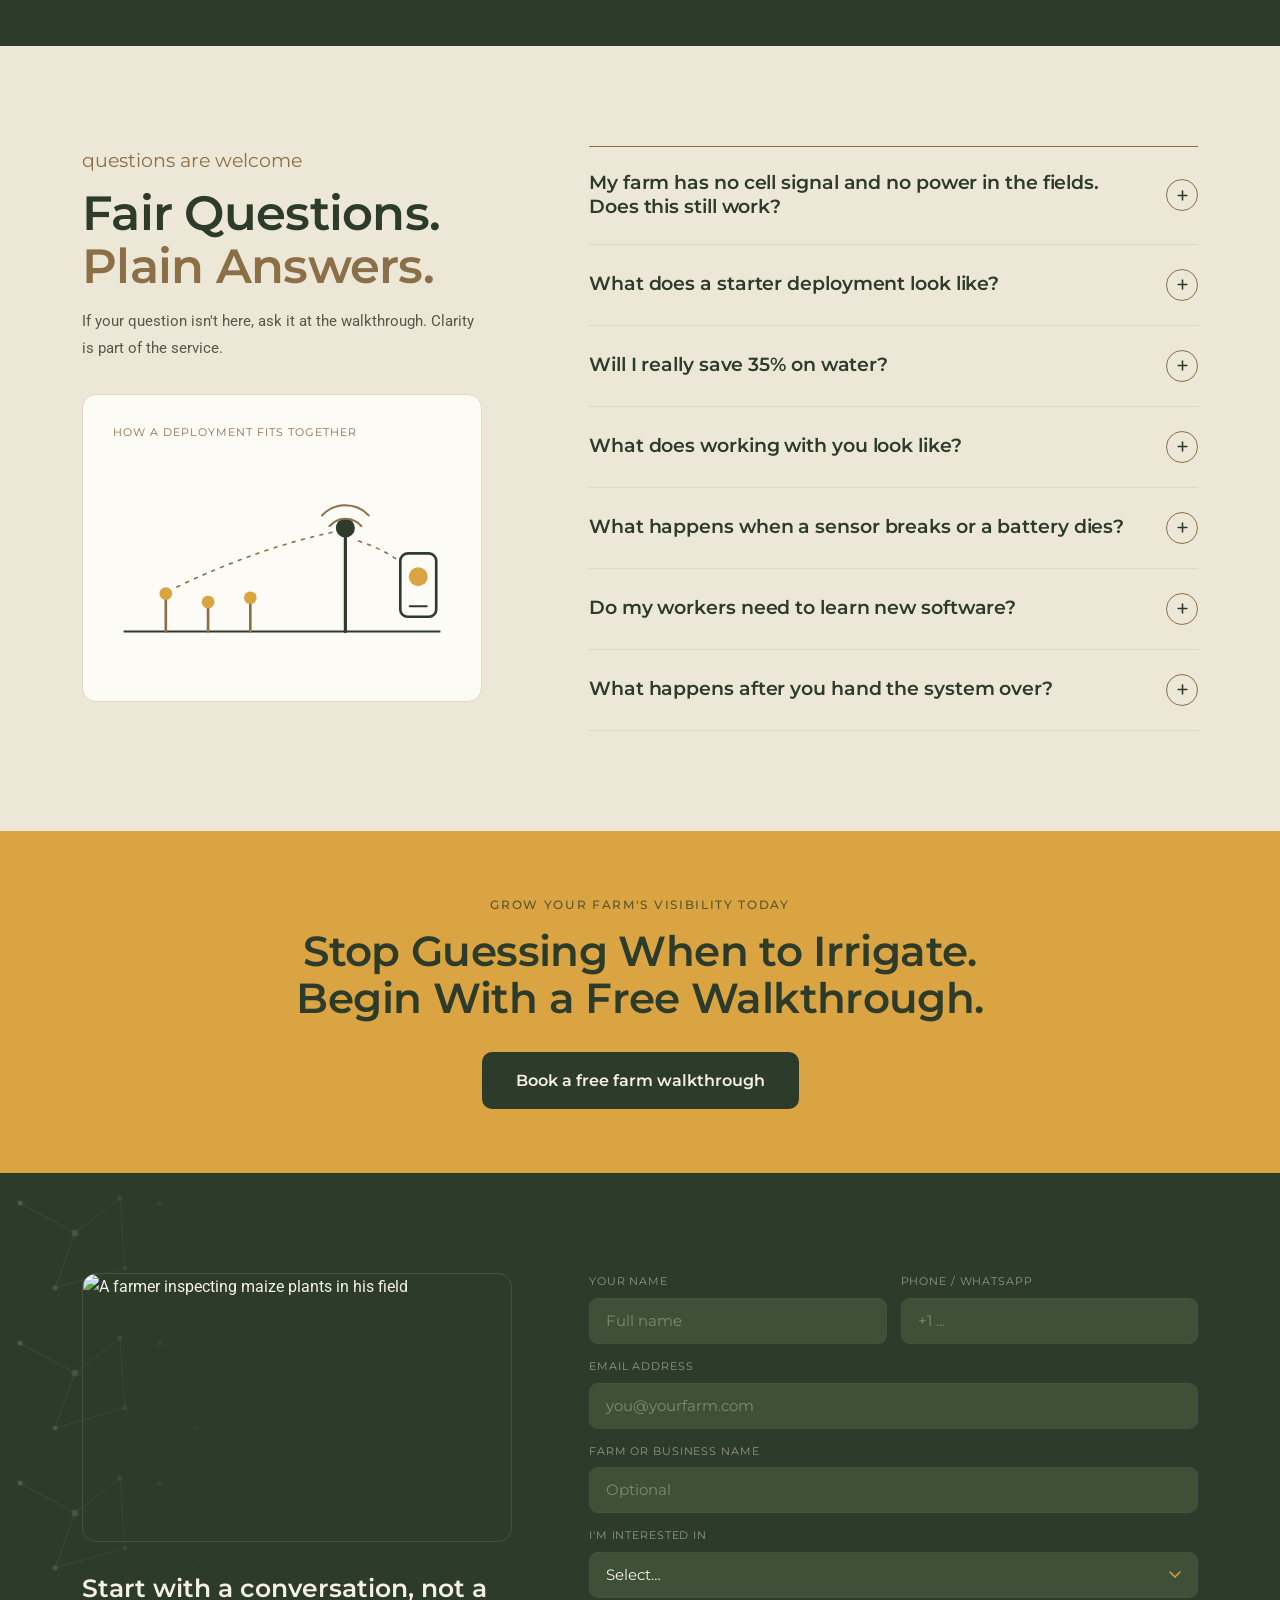
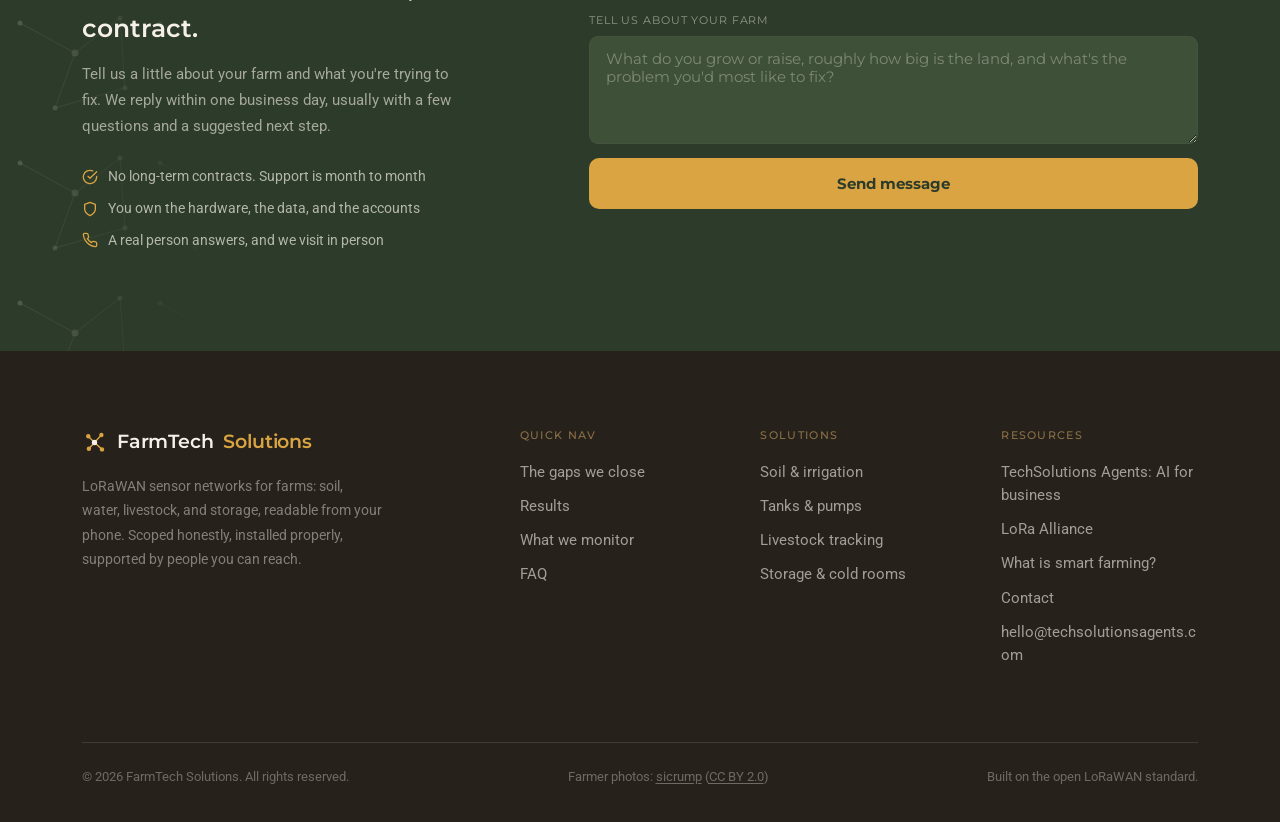
==== commit 2a9972c9: "Switch typography to Montserrat + Roboto Replace Funnel Display with the Montserrat (headings, butto" ====
--- a/index.html
+++ b/index.html
@@ -12,7 +12,7 @@
 <meta name="twitter:card" content="summary_large_image">
 <link rel="preconnect" href="https://fonts.googleapis.com">
 <link rel="preconnect" href="https://fonts.gstatic.com" crossorigin>
-<link href="https://fonts.googleapis.com/css2?family=Funnel+Display:wght@400;500;600;700;800&display=swap" rel="stylesheet">
+<link href="https://fonts.googleapis.com/css2?family=Montserrat:wght@400;500;600;700;800&family=Roboto:wght@400;500;700&display=swap" rel="stylesheet">
 <style>
 
 /* ── Design Tokens: soil, leaf, harvest ── */
@@ -42,7 +42,7 @@
 body{
   background:var(--bg);
   color:var(--ink);
-  font-family:'Funnel Display',sans-serif;
+  font-family:'Roboto',sans-serif;
   line-height:1.6;
   -webkit-font-smoothing:antialiased;
 }
@@ -56,7 +56,7 @@
   display:inline-flex;align-items:center;gap:10px;
   font-weight:600;font-size:15px;
   border-radius:10px;padding:14px 28px;
-  cursor:pointer;border:none;font-family:'Funnel Display',sans-serif;
+  cursor:pointer;border:none;font-family:'Montserrat',sans-serif;
   transition:background .2s,color .2s,border-color .2s;
 }
 .btn-amber{background:var(--amber);color:var(--leaf);}
@@ -93,7 +93,7 @@
   height:74px;
 }
 .logo{
-  font-family:'Funnel Display',sans-serif;
+  font-family:'Montserrat',sans-serif;
   font-size:19px;font-weight:600;
   display:flex;align-items:center;gap:10px;
   letter-spacing:-0.01em;color:var(--leaf);
@@ -161,14 +161,14 @@
 }
 .hc-content .wrap{width:100%;}
 .hc-kicker{
-  font-family:'Funnel Display',sans-serif;
+  font-family:'Montserrat',sans-serif;
   font-size:12.5px;letter-spacing:0.12em;text-transform:uppercase;
   color:var(--amber);margin-bottom:18px;
   display:flex;align-items:center;gap:12px;
 }
 .hc-kicker::before{content:'';width:34px;height:1.5px;background:var(--amber);}
 .hc-content h1{
-  font-family:'Funnel Display',sans-serif;
+  font-family:'Montserrat',sans-serif;
   font-size:clamp(36px,4.8vw,64px);
   font-weight:600;line-height:1.06;
   letter-spacing:-0.015em;color:#fff;
@@ -216,14 +216,14 @@
 }
 .claim:last-child{border-right:none;}
 .claim .big{
-  font-family:'Funnel Display',sans-serif;
+  font-family:'Montserrat',sans-serif;
   font-size:clamp(30px,3.2vw,44px);
   font-weight:600;letter-spacing:-0.015em;
   color:var(--leaf);line-height:1.1;
 }
 .claim .big em{font-style:normal;color:var(--amber-dark);}
 .claim h2{
-  font-family:'Funnel Display',sans-serif;
+  font-family:'Montserrat',sans-serif;
   font-size:14.5px;font-weight:600;
   margin-top:10px;color:var(--ink);
 }
@@ -233,12 +233,12 @@
 section{padding:var(--pad) 0;}
 .sec-head-center{text-align:center;max-width:760px;margin:0 auto 56px;}
 .sec-kicker{
-  font-family:'Funnel Display',sans-serif;
+  font-family:'Montserrat',sans-serif;
   font-style:normal;font-size:19px;
   color:var(--soil);display:block;margin-bottom:10px;
 }
 h2.sec-title{
-  font-family:'Funnel Display',sans-serif;
+  font-family:'Montserrat',sans-serif;
   font-size:clamp(30px,4vw,48px);
   font-weight:600;letter-spacing:-0.015em;
   line-height:1.1;color:var(--leaf);
@@ -274,7 +274,7 @@
   box-shadow:0 16px 40px -16px rgba(38,34,27,0.3);
 }
 .dcard .dlabel{
-  font-family:'Funnel Display',sans-serif;
+  font-family:'Montserrat',sans-serif;
   font-size:10.5px;letter-spacing:0.1em;text-transform:uppercase;
   color:var(--soil);margin-bottom:8px;
 }
@@ -284,12 +284,12 @@
   width:100%;background:none;border:none;cursor:pointer;
   display:flex;align-items:center;gap:18px;
   padding:26px 0;text-align:left;
-  font-family:'Funnel Display',sans-serif;
+  font-family:'Montserrat',sans-serif;
   font-size:clamp(19px,2vw,24px);font-weight:600;
   color:var(--leaf);letter-spacing:-0.005em;line-height:1.25;
 }
 .acc-num{
-  font-family:'Funnel Display',sans-serif;
+  font-family:'Montserrat',sans-serif;
   font-size:13px;color:var(--amber-dark);
   letter-spacing:0.08em;flex:none;
 }
@@ -331,13 +331,13 @@
   text-align:center;
 }
 .impact-card .big{
-  font-family:'Funnel Display',sans-serif;
+  font-family:'Montserrat',sans-serif;
   font-size:clamp(40px,4.2vw,56px);
   font-weight:600;letter-spacing:-0.02em;
   color:var(--amber);line-height:1;
 }
 .impact-card h3{
-  font-family:'Funnel Display',sans-serif;
+  font-family:'Montserrat',sans-serif;
   font-size:18px;font-weight:600;margin:14px 0 8px;color:var(--bg);
 }
 .impact-card p{font-size:14px;color:rgba(245,241,232,0.6);line-height:1.7;}
@@ -360,14 +360,14 @@
 .watch-card:hover{transform:translateY(-5px);box-shadow:0 20px 44px -18px rgba(38,34,27,0.22);}
 .watch-card svg{width:25px;height:25px;color:var(--soil);margin-bottom:16px;}
 .watch-card h3{
-  font-family:'Funnel Display',sans-serif;
+  font-family:'Montserrat',sans-serif;
   font-size:19px;font-weight:600;letter-spacing:-0.01em;margin-bottom:8px;color:var(--leaf);
 }
 .watch-card p{font-size:14px;color:var(--text);line-height:1.7;}
 .watch-card .spec{
   margin-top:16px;padding-top:12px;
   border-top:1px dashed var(--border);
-  font-family:'Funnel Display',sans-serif;
+  font-family:'Montserrat',sans-serif;
   font-size:11px;color:var(--soil);letter-spacing:0.02em;line-height:1.8;
 }
 .honesty-inner{
@@ -379,7 +379,7 @@
   font-size:15px;color:var(--ink);line-height:1.8;
   max-width:800px;
 }
-.honesty-inner em{font-family:'Funnel Display',sans-serif;}
+.honesty-inner em{font-family:'Montserrat',sans-serif;}
 
 /* ── FAQ ── */
 .faq{background:var(--bg-2);}
@@ -393,7 +393,7 @@
   max-width:400px;
 }
 .faq-art .dlabel{
-  font-family:'Funnel Display',sans-serif;
+  font-family:'Montserrat',sans-serif;
   font-size:10.5px;letter-spacing:0.1em;text-transform:uppercase;
   color:var(--soil);margin-bottom:10px;
 }
@@ -403,7 +403,7 @@
   width:100%;background:none;border:none;cursor:pointer;
   display:flex;justify-content:space-between;align-items:center;
   padding:24px 0;text-align:left;
-  font-family:'Funnel Display',sans-serif;
+  font-family:'Montserrat',sans-serif;
   font-size:18.5px;font-weight:600;color:var(--leaf);
   gap:20px;letter-spacing:-0.005em;line-height:1.3;
 }
@@ -436,7 +436,7 @@
   color:var(--soil);margin-bottom:14px;font-weight:600;
 }
 .story-body h3{
-  font-family:'Funnel Display',sans-serif;
+  font-family:'Montserrat',sans-serif;
   font-size:clamp(22px,2.6vw,32px);
   font-weight:600;letter-spacing:-0.01em;line-height:1.15;
   color:var(--leaf);margin-bottom:14px;
@@ -454,7 +454,7 @@
 /* ── Statement band ── */
 .stateband{background:var(--leaf);color:var(--bg);padding:80px 0;text-align:center;}
 .stateband h2{
-  font-family:'Funnel Display',sans-serif;
+  font-family:'Montserrat',sans-serif;
   font-size:clamp(26px,3.8vw,46px);
   font-weight:600;letter-spacing:-0.015em;
   line-height:1.15;max-width:900px;margin:0 auto;
@@ -467,12 +467,12 @@
   padding:64px 0;text-align:center;
 }
 .prefooter h6{
-  font-family:'Funnel Display',sans-serif;
+  font-family:'Montserrat',sans-serif;
   font-size:12px;letter-spacing:0.14em;text-transform:uppercase;
   color:var(--leaf);opacity:.75;margin-bottom:14px;font-weight:500;
 }
 .prefooter h2{
-  font-family:'Funnel Display',sans-serif;
+  font-family:'Montserrat',sans-serif;
   font-size:clamp(26px,3.4vw,42px);
   font-weight:600;letter-spacing:-0.015em;
   line-height:1.12;color:var(--leaf);
@@ -492,7 +492,7 @@
 .contact-sec .wrap{position:relative;z-index:1;}
 .contact-grid{display:grid;grid-template-columns:5fr 7fr;gap:72px;align-items:start;}
 .contact-grid h3{
-  font-family:'Funnel Display',sans-serif;
+  font-family:'Montserrat',sans-serif;
   font-size:25px;font-weight:600;margin-bottom:14px;
 }
 .cta-photo{
@@ -512,7 +512,7 @@
 .form-row{display:grid;grid-template-columns:1fr 1fr;gap:14px;}
 .form-field{display:flex;flex-direction:column;gap:7px;}
 .form-field label{
-  font-family:'Funnel Display',sans-serif;
+  font-family:'Montserrat',sans-serif;
   font-size:11px;letter-spacing:0.08em;text-transform:uppercase;
   color:rgba(245,241,232,0.5);
 }
@@ -521,7 +521,7 @@
   border:1.5px solid var(--border-dark);
   border-radius:var(--radius-sm);
   padding:13px 16px;color:var(--bg);
-  font-family:'Funnel Display',sans-serif;font-size:14.5px;
+  font-family:'Montserrat',sans-serif;font-size:14.5px;
   transition:border-color .18s;
 }
 form input:focus,form textarea:focus,form select:focus{outline:none;border-color:var(--amber);}
@@ -537,7 +537,7 @@
   background:var(--amber);color:var(--leaf);border:none;
   padding:16px;border-radius:10px;
   font-size:15px;font-weight:700;cursor:pointer;
-  font-family:'Funnel Display',sans-serif;
+  font-family:'Montserrat',sans-serif;
   transition:background .18s,color .18s;
   display:flex;align-items:center;justify-content:center;gap:8px;
 }
@@ -549,7 +549,7 @@
   text-align:center;display:none;
 }
 .form-success svg{color:var(--amber);margin:0 auto 14px;display:block;}
-.form-success h3{font-family:'Funnel Display',sans-serif;font-size:20px;margin-bottom:8px;}
+.form-success h3{font-family:'Montserrat',sans-serif;font-size:20px;margin-bottom:8px;}
 .form-success p{font-size:14.5px;color:rgba(245,241,232,0.65);}
 
 /* ── Footer ── */
@@ -562,7 +562,7 @@
 footer .logo em{color:var(--amber);}
 footer .blurb{color:rgba(245,241,232,0.45);font-size:14px;max-width:300px;line-height:1.75;}
 .foot-col h3{
-  font-family:'Funnel Display',sans-serif;
+  font-family:'Montserrat',sans-serif;
   font-size:11px;text-transform:uppercase;letter-spacing:0.12em;
   color:var(--soil);margin-bottom:16px;font-weight:500;
 }
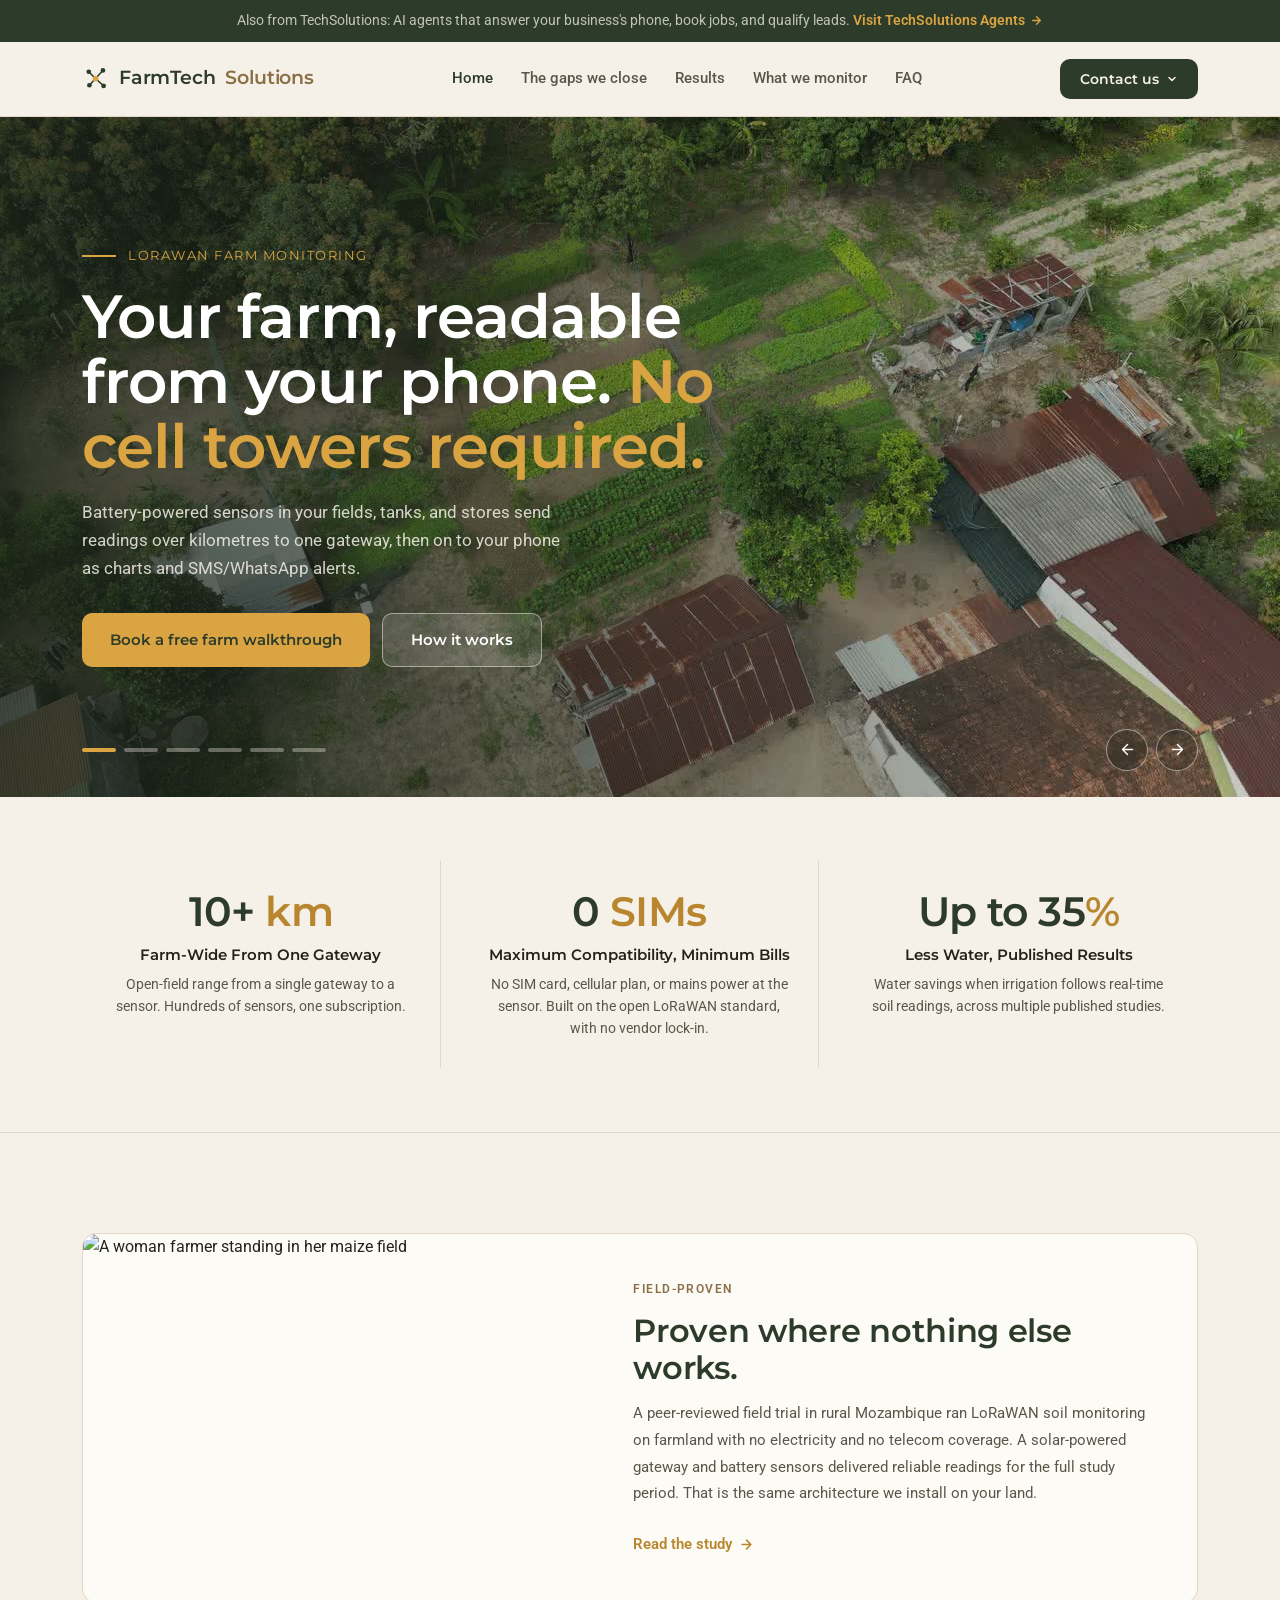
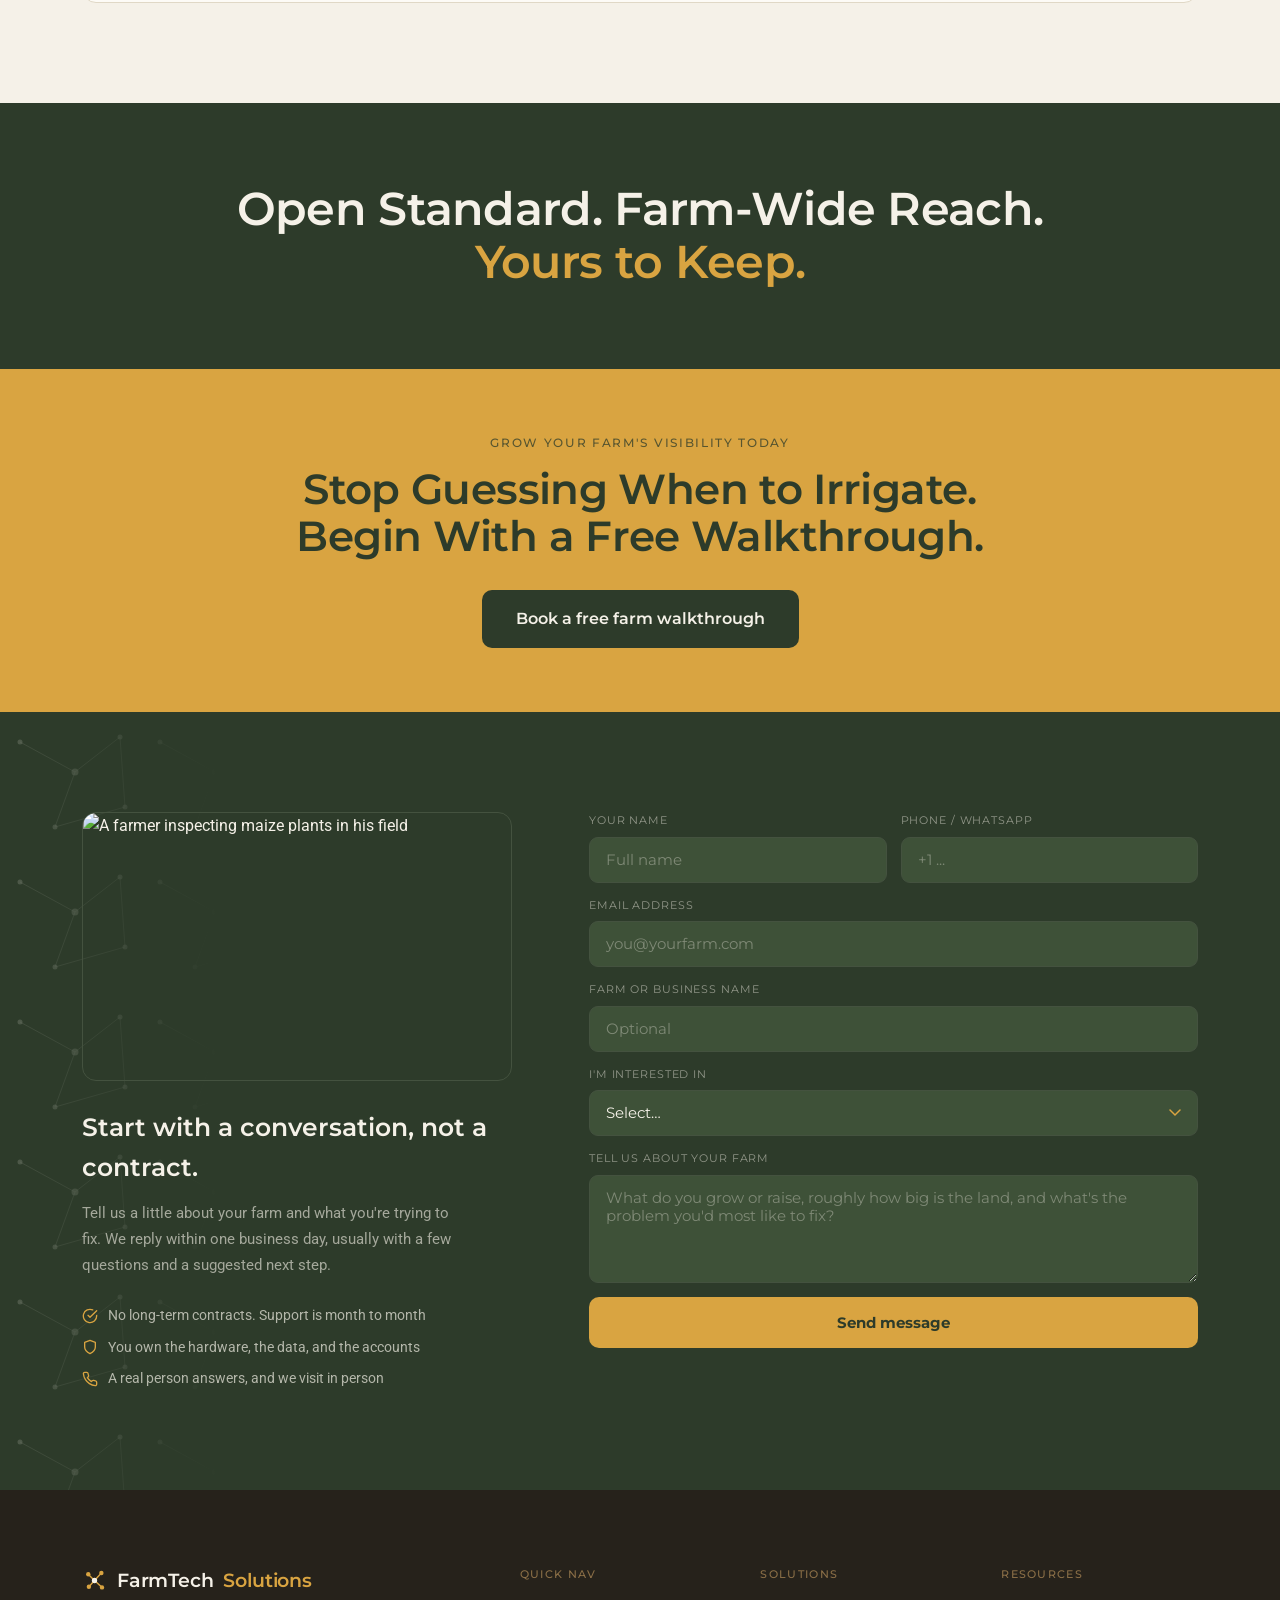
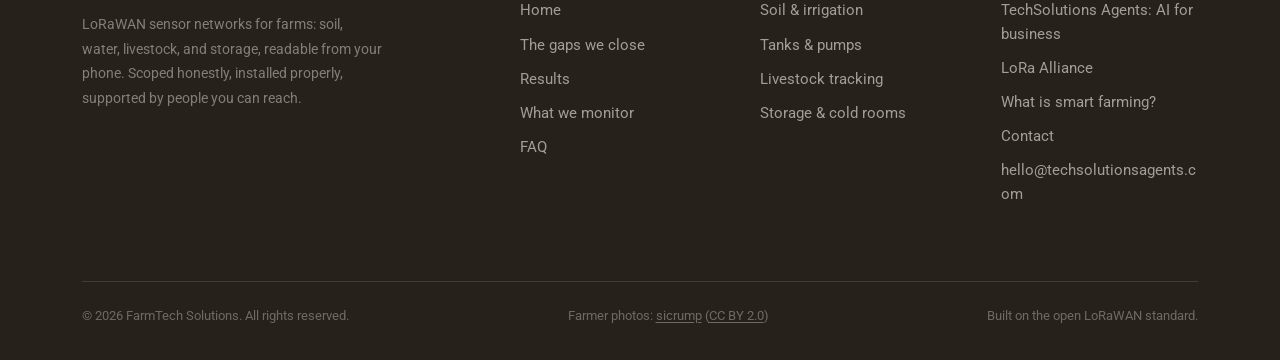
==== commit d7ac96a1: "Split site into multi-page navigation with Home button Move the gaps, results, monitor, and FAQ sect" ====
--- a/index.html
+++ b/index.html
@@ -13,625 +13,7 @@
 <link rel="preconnect" href="https://fonts.googleapis.com">
 <link rel="preconnect" href="https://fonts.gstatic.com" crossorigin>
 <link href="https://fonts.googleapis.com/css2?family=Montserrat:wght@400;500;600;700;800&family=Roboto:wght@400;500;700&display=swap" rel="stylesheet">
-<style>
-
-/* ── Design Tokens: soil, leaf, harvest ── */
-:root {
-  --bg: #F5F1E8;
-  --bg-2: #EDE7D8;
-  --ink: #26221B;
-  --text: #5C564A;
-  --leaf: #2D3B2A;
-  --leaf-2: #3E5138;
-  --soil: #8B6F47;
-  --soil-soft: #E9DFC9;
-  --amber: #D9A441;
-  --amber-dark: #B8862E;
-  --border: #E0D8C6;
-  --border-dark: #44523F;
-  --radius: 14px;
-  --radius-sm: 9px;
-  --pad: 100px;
-  --mesh: url("data:image/svg+xml,%3Csvg xmlns='http://www.w3.org/2000/svg' width='140' height='140' viewBox='0 0 140 140'%3E%3Cg stroke='%238B6F47' stroke-width='1' opacity='0.35'%3E%3Cline x1='20' y1='30' x2='75' y2='60'/%3E%3Cline x1='75' y1='60' x2='120' y2='25'/%3E%3Cline x1='75' y1='60' x2='55' y2='115'/%3E%3Cline x1='120' y1='25' x2='125' y2='95'/%3E%3Cline x1='55' y1='115' x2='125' y2='95'/%3E%3C/g%3E%3Cg fill='%238B6F47'%3E%3Ccircle cx='20' cy='30' r='2.5'/%3E%3Ccircle cx='75' cy='60' r='3.5'/%3E%3Ccircle cx='120' cy='25' r='2.5'/%3E%3Ccircle cx='55' cy='115' r='2.5'/%3E%3Ccircle cx='125' cy='95' r='2.5'/%3E%3C/g%3E%3C/svg%3E");
-  --mesh-light: url("data:image/svg+xml,%3Csvg xmlns='http://www.w3.org/2000/svg' width='140' height='140' viewBox='0 0 140 140'%3E%3Cg stroke='%23F5F1E8' stroke-width='1' opacity='0.3'%3E%3Cline x1='20' y1='30' x2='75' y2='60'/%3E%3Cline x1='75' y1='60' x2='120' y2='25'/%3E%3Cline x1='75' y1='60' x2='55' y2='115'/%3E%3Cline x1='120' y1='25' x2='125' y2='95'/%3E%3Cline x1='55' y1='115' x2='125' y2='95'/%3E%3C/g%3E%3Cg fill='%23F5F1E8' opacity='0.5'%3E%3Ccircle cx='20' cy='30' r='2.5'/%3E%3Ccircle cx='75' cy='60' r='3.5'/%3E%3Ccircle cx='120' cy='25' r='2.5'/%3E%3Ccircle cx='55' cy='115' r='2.5'/%3E%3Ccircle cx='125' cy='95' r='2.5'/%3E%3C/g%3E%3C/svg%3E");
-}
-
-/* ── Reset ── */
-*{box-sizing:border-box;margin:0;padding:0;}
-html{scroll-behavior:smooth;}
-body{
-  background:var(--bg);
-  color:var(--ink);
-  font-family:'Roboto',sans-serif;
-  line-height:1.6;
-  -webkit-font-smoothing:antialiased;
-}
-a{color:inherit;text-decoration:none;}
-html,body{overflow-x:clip;}
-img{display:block;max-width:100%;}
-.wrap{max-width:1180px;margin:0 auto;padding:0 32px;}
-
-/* ── Buttons ── */
-.btn{
-  display:inline-flex;align-items:center;gap:10px;
-  font-weight:600;font-size:15px;
-  border-radius:10px;padding:14px 28px;
-  cursor:pointer;border:none;font-family:'Montserrat',sans-serif;
-  transition:background .2s,color .2s,border-color .2s;
-}
-.btn-amber{background:var(--amber);color:var(--leaf);}
-.btn-amber:hover{background:var(--amber-dark);color:#fff;}
-.btn-leaf{background:var(--leaf);color:var(--bg);}
-.btn-leaf:hover{background:var(--leaf-2);}
-.btn-ghost{background:rgba(245,241,232,0.14);color:#fff;border:1.5px solid rgba(245,241,232,0.5);}
-.btn-ghost:hover{background:rgba(245,241,232,0.28);}
-
-/* ── Cross-line bar ── */
-.xbar{
-  background:var(--leaf);
-  text-align:center;padding:10px 16px;
-  font-size:13.5px;color:rgba(245,241,232,0.75);
-}
-.xbar a{
-  color:var(--amber);font-weight:600;
-  display:inline-flex;align-items:center;gap:5px;
-  transition:color .15s;
-}
-.xbar a:hover{color:#fff;}
-.xbar a svg{width:13px;height:13px;flex:none;}
-
-/* ── Header ── */
-header{
-  position:sticky;top:0;z-index:60;
-  background:rgba(245,241,232,0.93);
-  backdrop-filter:blur(12px);
-  -webkit-backdrop-filter:blur(12px);
-  border-bottom:1px solid var(--border);
-}
-header .wrap{
-  display:flex;align-items:center;justify-content:space-between;
-  height:74px;
-}
-.logo{
-  font-family:'Montserrat',sans-serif;
-  font-size:19px;font-weight:600;
-  display:flex;align-items:center;gap:10px;
-  letter-spacing:-0.01em;color:var(--leaf);
-}
-.logo em{font-style:normal;color:var(--soil);}
-nav{display:flex;gap:28px;}
-nav a{
-  font-size:14.5px;color:var(--text);font-weight:500;
-  transition:color .15s;
-}
-nav a:hover,nav a.active{color:var(--leaf);}
-.nav-toggle{display:none;background:none;border:none;cursor:pointer;padding:6px;color:var(--leaf);}
-.contact-menu{position:relative;}
-.contact-trigger{display:inline-flex;align-items:center;gap:7px;cursor:pointer;font-size:14px;padding:11px 20px;}
-.contact-trigger .contact-ico{display:none;}
-.contact-caret{transition:transform .2s;}
-.contact-menu.open .contact-caret{transform:rotate(180deg);}
-.contact-dropdown{
-  position:absolute;top:calc(100% + 10px);right:0;
-  min-width:262px;
-  background:#FDFBF6;
-  border:1.5px solid var(--border);
-  border-radius:var(--radius-sm);
-  box-shadow:0 18px 44px -14px rgba(38,34,27,0.30);
-  padding:8px;
-  display:none;flex-direction:column;gap:2px;
-  z-index:70;
-}
-.contact-menu.open .contact-dropdown{display:flex;}
-.contact-dropdown a{
-  display:flex;align-items:center;gap:12px;
-  padding:11px 13px;border-radius:8px;
-  font-size:14px;font-weight:600;color:var(--ink);
-  transition:background .15s,color .15s;
-}
-.contact-dropdown a:hover{background:var(--bg-2);color:var(--leaf);}
-.contact-dropdown a svg{width:18px;height:18px;color:var(--soil);flex:none;}
-
-/* ── Hero carousel (full-bleed, climate.com format) ── */
-.hero-carousel{
-  position:relative;
-  height:min(78vh,680px);
-  min-height:480px;
-  overflow:hidden;
-  background:var(--leaf);
-}
-.hc-slide{
-  position:absolute;inset:0;
-  opacity:0;transition:opacity .7s ease;
-  pointer-events:none;
-}
-.hc-slide.active{opacity:1;pointer-events:auto;}
-.hc-slide img,.hc-slide video{
-  position:absolute;inset:0;width:100%;height:100%;
-  object-fit:cover;
-}
-.hc-slide::after{
-  content:'';position:absolute;inset:0;
-  background:linear-gradient(75deg,rgba(28,36,26,0.82) 0%,rgba(28,36,26,0.55) 45%,rgba(28,36,26,0.12) 100%);
-}
-.hc-content{
-  position:absolute;left:0;right:0;bottom:0;top:0;
-  display:flex;align-items:center;
-  z-index:2;
-}
-.hc-content .wrap{width:100%;}
-.hc-kicker{
-  font-family:'Montserrat',sans-serif;
-  font-size:12.5px;letter-spacing:0.12em;text-transform:uppercase;
-  color:var(--amber);margin-bottom:18px;
-  display:flex;align-items:center;gap:12px;
-}
-.hc-kicker::before{content:'';width:34px;height:1.5px;background:var(--amber);}
-.hc-content h1{
-  font-family:'Montserrat',sans-serif;
-  font-size:clamp(36px,4.8vw,64px);
-  font-weight:600;line-height:1.06;
-  letter-spacing:-0.015em;color:#fff;
-  max-width:640px;margin-bottom:20px;
-}
-.hc-content h1 em{font-style:normal;color:var(--amber);}
-.hc-content .sub{
-  font-size:16.5px;color:rgba(245,241,232,0.85);
-  max-width:480px;line-height:1.7;margin-bottom:30px;
-}
-.hc-ctas{display:flex;gap:12px;flex-wrap:wrap;}
-/* carousel controls */
-.hc-controls{
-  position:absolute;left:0;right:0;bottom:26px;z-index:3;
-}
-.hc-controls .wrap{display:flex;align-items:center;gap:18px;}
-.hc-dots{display:flex;gap:8px;}
-.hc-dot{
-  width:34px;height:4px;border-radius:2px;
-  background:rgba(245,241,232,0.35);
-  border:none;cursor:pointer;padding:0;
-  transition:background .2s;
-}
-.hc-dot.active{background:var(--amber);}
-.hc-arrows{margin-left:auto;display:flex;gap:8px;}
-.hc-arrow{
-  width:42px;height:42px;border-radius:50%;
-  border:1.5px solid rgba(245,241,232,0.5);
-  background:rgba(28,36,26,0.3);color:#fff;
-  display:flex;align-items:center;justify-content:center;
-  cursor:pointer;transition:background .2s;
-}
-.hc-arrow:hover{background:var(--amber);border-color:var(--amber);color:var(--leaf);}
-
-/* ── Claims band (3-up) ── */
-.claims{
-  background:var(--bg);
-  border-bottom:1px solid var(--border);
-  padding:64px 0;
-}
-.claims-grid{display:grid;grid-template-columns:repeat(3,1fr);gap:20px;}
-.claim{
-  text-align:center;padding:28px 24px;
-  border-right:1px solid var(--border);
-}
-.claim:last-child{border-right:none;}
-.claim .big{
-  font-family:'Montserrat',sans-serif;
-  font-size:clamp(30px,3.2vw,44px);
-  font-weight:600;letter-spacing:-0.015em;
-  color:var(--leaf);line-height:1.1;
-}
-.claim .big em{font-style:normal;color:var(--amber-dark);}
-.claim h2{
-  font-family:'Montserrat',sans-serif;
-  font-size:14.5px;font-weight:600;
-  margin-top:10px;color:var(--ink);
-}
-.claim p{font-size:13.5px;color:var(--text);line-height:1.65;margin-top:6px;max-width:300px;margin-left:auto;margin-right:auto;}
-
-/* ── Section chrome (centered, climate-style) ── */
-section{padding:var(--pad) 0;}
-.sec-head-center{text-align:center;max-width:760px;margin:0 auto 56px;}
-.sec-kicker{
-  font-family:'Montserrat',sans-serif;
-  font-style:normal;font-size:19px;
-  color:var(--soil);display:block;margin-bottom:10px;
-}
-h2.sec-title{
-  font-family:'Montserrat',sans-serif;
-  font-size:clamp(30px,4vw,48px);
-  font-weight:600;letter-spacing:-0.015em;
-  line-height:1.1;color:var(--leaf);
-}
-h2.sec-title em{font-style:normal;color:var(--soil);}
-.sec-sub{font-size:16px;color:var(--text);line-height:1.75;margin-top:16px;}
-
-/* ── Numbered accordion (climate.com format) ── */
-.gaps{background:var(--bg-2);}
-.gaps-grid{display:grid;grid-template-columns:5fr 6fr;gap:64px;align-items:start;}
-.gaps-visual{position:sticky;top:106px;}
-.gaps-visual .photo{aspect-ratio:4/3.4;}
-.photo{
-  border-radius:var(--radius);overflow:hidden;
-  border:1.5px solid var(--border);background:var(--bg);
-}
-.photo img{width:100%;height:100%;object-fit:cover;display:block;}
-/* ── Vertical image slider (mid-page photos cycle upward, like the hero cycles across) ── */
-.vslide{position:relative;overflow:hidden;}
-.vslide img{
-  position:absolute;inset:0;width:100%;height:100%;object-fit:cover;
-  transform:translateY(100%);
-  transition:transform .85s cubic-bezier(.22,.61,.36,1);
-}
-.vslide img:first-child{transform:none;}
-.gaps-visual .dcard{
-  margin-top:-44px;margin-left:28px;position:relative;z-index:2;
-  background:var(--bg);
-  border:1.5px solid var(--border);
-  border-radius:var(--radius-sm);
-  padding:16px 20px 12px;
-  max-width:320px;
-  box-shadow:0 16px 40px -16px rgba(38,34,27,0.3);
-}
-.dcard .dlabel{
-  font-family:'Montserrat',sans-serif;
-  font-size:10.5px;letter-spacing:0.1em;text-transform:uppercase;
-  color:var(--soil);margin-bottom:8px;
-}
-.acc-item{border-bottom:1.5px solid var(--border);}
-.acc-item:first-child{border-top:1.5px solid var(--soil);}
-.acc-btn{
-  width:100%;background:none;border:none;cursor:pointer;
-  display:flex;align-items:center;gap:18px;
-  padding:26px 0;text-align:left;
-  font-family:'Montserrat',sans-serif;
-  font-size:clamp(19px,2vw,24px);font-weight:600;
-  color:var(--leaf);letter-spacing:-0.005em;line-height:1.25;
-}
-.acc-num{
-  font-family:'Montserrat',sans-serif;
-  font-size:13px;color:var(--amber-dark);
-  letter-spacing:0.08em;flex:none;
-}
-.acc-icon{
-  margin-left:auto;flex:none;
-  width:32px;height:32px;border-radius:50%;
-  border:1.5px solid var(--soil);
-  display:flex;align-items:center;justify-content:center;
-  color:var(--leaf);
-  transition:transform .25s,background .25s;
-}
-.acc-item.open .acc-icon{background:var(--amber);border-color:var(--amber);transform:rotate(45deg);}
-.acc-body{max-height:0;overflow:hidden;transition:max-height .35s cubic-bezier(.22,.61,.36,1);}
-.acc-item.open .acc-body{max-height:300px;}
-.acc-body p{
-  padding:0 0 26px 44px;
-  font-size:14.5px;color:var(--text);line-height:1.8;max-width:560px;
-}
-
-/* ── Results (dark leaf, "real research real results") ── */
-.impact{background:var(--leaf);color:var(--bg);position:relative;}
-.impact::after{
-  content:'';position:absolute;right:0;top:0;bottom:0;width:260px;
-  background-image:var(--mesh-light);background-size:140px 140px;
-  opacity:.4;pointer-events:none;
-  -webkit-mask-image:linear-gradient(90deg,transparent,#000);
-  mask-image:linear-gradient(90deg,transparent,#000);
-}
-.impact .wrap{position:relative;z-index:1;}
-.impact .sec-kicker{color:var(--amber);}
-.impact .sec-title{color:var(--bg);}
-.impact .sec-sub{color:rgba(245,241,232,0.62);}
-.impact-grid{display:grid;grid-template-columns:repeat(3,1fr);gap:20px;}
-.impact-card{
-  border:1px solid var(--border-dark);
-  border-radius:var(--radius);
-  padding:38px 32px;
-  background:var(--leaf-2);
-  text-align:center;
-}
-.impact-card .big{
-  font-family:'Montserrat',sans-serif;
-  font-size:clamp(40px,4.2vw,56px);
-  font-weight:600;letter-spacing:-0.02em;
-  color:var(--amber);line-height:1;
-}
-.impact-card h3{
-  font-family:'Montserrat',sans-serif;
-  font-size:18px;font-weight:600;margin:14px 0 8px;color:var(--bg);
-}
-.impact-card p{font-size:14px;color:rgba(245,241,232,0.6);line-height:1.7;}
-.impact-src{
-  margin-top:38px;font-size:12.5px;color:rgba(245,241,232,0.5);
-  line-height:1.75;max-width:860px;margin-left:auto;margin-right:auto;text-align:center;
-}
-.impact-src a{color:rgba(245,241,232,0.75);text-decoration:underline;text-underline-offset:2px;}
-.impact-src a:hover{color:var(--amber);}
-
-/* ── What we monitor (teaser card grid, climate blog-card format) ── */
-.watch-grid{display:grid;grid-template-columns:repeat(3,1fr);gap:20px;}
-.watch-card{
-  background:#FDFBF6;
-  border:1.5px solid var(--border);
-  border-radius:var(--radius);
-  padding:32px 30px 26px;
-  transition:transform .25s,box-shadow .25s;
-}
-.watch-card:hover{transform:translateY(-5px);box-shadow:0 20px 44px -18px rgba(38,34,27,0.22);}
-.watch-card svg{width:25px;height:25px;color:var(--soil);margin-bottom:16px;}
-.watch-card h3{
-  font-family:'Montserrat',sans-serif;
-  font-size:19px;font-weight:600;letter-spacing:-0.01em;margin-bottom:8px;color:var(--leaf);
-}
-.watch-card p{font-size:14px;color:var(--text);line-height:1.7;}
-.watch-card .spec{
-  margin-top:16px;padding-top:12px;
-  border-top:1px dashed var(--border);
-  font-family:'Montserrat',sans-serif;
-  font-size:11px;color:var(--soil);letter-spacing:0.02em;line-height:1.8;
-}
-.honesty-inner{
-  margin:44px auto 0;
-  background:var(--soil-soft);
-  border-left:3px solid var(--amber);
-  border-radius:0 var(--radius-sm) var(--radius-sm) 0;
-  padding:24px 30px;
-  font-size:15px;color:var(--ink);line-height:1.8;
-  max-width:800px;
-}
-.honesty-inner em{font-family:'Montserrat',sans-serif;}
-
-/* ── FAQ ── */
-.faq{background:var(--bg-2);}
-.faq-grid{display:grid;grid-template-columns:5fr 7fr;gap:72px;align-items:start;}
-.faq-left{position:sticky;top:106px;}
-.faq-left .sec-head-left .sec-title{margin-bottom:0;}
-.faq-left p{font-size:15px;color:var(--text);line-height:1.8;margin:16px 0 32px;max-width:400px;}
-.faq-art{
-  background:#FDFBF6;border:1.5px solid var(--border);
-  border-radius:var(--radius);padding:30px;
-  max-width:400px;
-}
-.faq-art .dlabel{
-  font-family:'Montserrat',sans-serif;
-  font-size:10.5px;letter-spacing:0.1em;text-transform:uppercase;
-  color:var(--soil);margin-bottom:10px;
-}
-.faq-item{border-bottom:1.5px solid var(--border);}
-.faq-item:first-child{border-top:1.5px solid var(--soil);}
-.faq-q{
-  width:100%;background:none;border:none;cursor:pointer;
-  display:flex;justify-content:space-between;align-items:center;
-  padding:24px 0;text-align:left;
-  font-family:'Montserrat',sans-serif;
-  font-size:18.5px;font-weight:600;color:var(--leaf);
-  gap:20px;letter-spacing:-0.005em;line-height:1.3;
-}
-.faq-icon{
-  flex:none;width:32px;height:32px;border-radius:50%;
-  border:1.5px solid var(--soil);
-  display:flex;align-items:center;justify-content:center;
-  transition:transform .25s,background .25s,color .25s;
-  color:var(--leaf);
-}
-.faq-item.open .faq-icon{
-  background:var(--amber);border-color:var(--amber);
-  transform:rotate(45deg);
-}
-.faq-a{max-height:0;overflow:hidden;transition:max-height .35s cubic-bezier(.22,.61,.36,1);}
-.faq-item.open .faq-a{max-height:420px;}
-.faq-a p{padding-bottom:24px;font-size:14.5px;color:var(--text);line-height:1.8;max-width:640px;}
-
-/* ── Feature story band (photo + headline result) ── */
-.story-card{
-  display:grid;grid-template-columns:5fr 6fr;
-  border:1.5px solid var(--border);border-radius:var(--radius);
-  overflow:hidden;background:#FDFBF6;
-}
-.story-img{position:relative;min-height:320px;}
-.story-img img{position:absolute;inset:0;width:100%;height:100%;object-fit:cover;}
-.story-body{padding:46px 44px;display:flex;flex-direction:column;align-items:flex-start;}
-.story-tag{
-  font-size:12px;letter-spacing:0.12em;text-transform:uppercase;
-  color:var(--soil);margin-bottom:14px;font-weight:600;
-}
-.story-body h3{
-  font-family:'Montserrat',sans-serif;
-  font-size:clamp(22px,2.6vw,32px);
-  font-weight:600;letter-spacing:-0.01em;line-height:1.15;
-  color:var(--leaf);margin-bottom:14px;
-}
-.story-body p{font-size:15px;color:var(--text);line-height:1.78;margin-bottom:26px;}
-.story-link{
-  margin-top:auto;
-  display:inline-flex;align-items:center;gap:7px;
-  font-size:14.5px;font-weight:600;color:var(--amber-dark);
-  transition:gap .18s,color .18s;
-}
-.story-link:hover{gap:12px;color:var(--leaf);}
-.story-link svg{width:15px;height:15px;flex:none;}
-
-/* ── Statement band ── */
-.stateband{background:var(--leaf);color:var(--bg);padding:80px 0;text-align:center;}
-.stateband h2{
-  font-family:'Montserrat',sans-serif;
-  font-size:clamp(26px,3.8vw,46px);
-  font-weight:600;letter-spacing:-0.015em;
-  line-height:1.15;max-width:900px;margin:0 auto;
-}
-.stateband h2 em{font-style:normal;color:var(--amber);}
-
-/* ── Pre-footer CTA band (climate.com format) ── */
-.prefooter{
-  background:var(--amber);
-  padding:64px 0;text-align:center;
-}
-.prefooter h6{
-  font-family:'Montserrat',sans-serif;
-  font-size:12px;letter-spacing:0.14em;text-transform:uppercase;
-  color:var(--leaf);opacity:.75;margin-bottom:14px;font-weight:500;
-}
-.prefooter h2{
-  font-family:'Montserrat',sans-serif;
-  font-size:clamp(26px,3.4vw,42px);
-  font-weight:600;letter-spacing:-0.015em;
-  line-height:1.12;color:var(--leaf);
-  max-width:720px;margin:0 auto 30px;
-}
-.prefooter h2 em{font-style:normal;}
-
-/* ── Contact (dark leaf) ── */
-.contact-sec{background:var(--leaf);color:var(--bg);position:relative;}
-.contact-sec::before{
-  content:'';position:absolute;left:0;top:0;bottom:0;width:220px;
-  background-image:var(--mesh-light);background-size:140px 140px;
-  opacity:.35;pointer-events:none;
-  -webkit-mask-image:linear-gradient(90deg,#000,transparent);
-  mask-image:linear-gradient(90deg,#000,transparent);
-}
-.contact-sec .wrap{position:relative;z-index:1;}
-.contact-grid{display:grid;grid-template-columns:5fr 7fr;gap:72px;align-items:start;}
-.contact-grid h3{
-  font-family:'Montserrat',sans-serif;
-  font-size:25px;font-weight:600;margin-bottom:14px;
-}
-.cta-photo{
-  border-radius:var(--radius);overflow:hidden;
-  border:1px solid var(--border-dark);
-  aspect-ratio:16/10;margin-bottom:26px;max-width:430px;
-}
-.cta-photo img{width:100%;height:100%;object-fit:cover;display:block;}
-.contact-note{color:rgba(245,241,232,0.6);font-size:14.5px;line-height:1.8;max-width:380px;}
-.cta-badges{margin-top:26px;display:flex;flex-direction:column;gap:10px;}
-.cta-badge{
-  display:flex;align-items:center;gap:10px;
-  font-size:13.5px;color:rgba(245,241,232,0.68);
-}
-.cta-badge svg{color:var(--amber);flex:none;}
-form{display:flex;flex-direction:column;gap:14px;}
-.form-row{display:grid;grid-template-columns:1fr 1fr;gap:14px;}
-.form-field{display:flex;flex-direction:column;gap:7px;}
-.form-field label{
-  font-family:'Montserrat',sans-serif;
-  font-size:11px;letter-spacing:0.08em;text-transform:uppercase;
-  color:rgba(245,241,232,0.5);
-}
-form input,form textarea,form select{
-  background:var(--leaf-2);
-  border:1.5px solid var(--border-dark);
-  border-radius:var(--radius-sm);
-  padding:13px 16px;color:var(--bg);
-  font-family:'Montserrat',sans-serif;font-size:14.5px;
-  transition:border-color .18s;
-}
-form input:focus,form textarea:focus,form select:focus{outline:none;border-color:var(--amber);}
-form input::placeholder,form textarea::placeholder{color:rgba(245,241,232,0.35);}
-form select{
-  cursor:pointer;appearance:none;
-  background-image:url("data:image/svg+xml,%3Csvg xmlns='http://www.w3.org/2000/svg' width='12' height='8'%3E%3Cpath d='M1 1l5 5 5-5' stroke='%23D9A441' stroke-width='1.5' fill='none' stroke-linecap='round'/%3E%3C/svg%3E");
-  background-repeat:no-repeat;background-position:right 16px center;
-  padding-right:42px;
-}
-form textarea{resize:vertical;min-height:108px;}
-form button[type="submit"]{
-  background:var(--amber);color:var(--leaf);border:none;
-  padding:16px;border-radius:10px;
-  font-size:15px;font-weight:700;cursor:pointer;
-  font-family:'Montserrat',sans-serif;
-  transition:background .18s,color .18s;
-  display:flex;align-items:center;justify-content:center;gap:8px;
-}
-form button[type="submit"]:hover:not(:disabled){background:var(--amber-dark);color:#fff;}
-form button[type="submit"]:disabled{opacity:.55;cursor:default;}
-.form-success{
-  background:var(--leaf-2);border:1.5px solid var(--amber);
-  border-radius:var(--radius);padding:38px;
-  text-align:center;display:none;
-}
-.form-success svg{color:var(--amber);margin:0 auto 14px;display:block;}
-.form-success h3{font-family:'Montserrat',sans-serif;font-size:20px;margin-bottom:8px;}
-.form-success p{font-size:14.5px;color:rgba(245,241,232,0.65);}
-
-/* ── Footer ── */
-footer{background:var(--ink);color:var(--bg);padding:76px 0 34px;}
-.foot-top{
-  display:grid;grid-template-columns:2fr 1fr 1fr 1fr;
-  gap:44px;margin-bottom:64px;
-}
-footer .logo{color:var(--bg);margin-bottom:16px;}
-footer .logo em{color:var(--amber);}
-footer .blurb{color:rgba(245,241,232,0.45);font-size:14px;max-width:300px;line-height:1.75;}
-.foot-col h3{
-  font-family:'Montserrat',sans-serif;
-  font-size:11px;text-transform:uppercase;letter-spacing:0.12em;
-  color:var(--soil);margin-bottom:16px;font-weight:500;
-}
-.foot-col a{
-  display:block;color:rgba(245,241,232,0.6);
-  font-size:14.5px;margin-bottom:11px;
-  transition:color .15s;
-  overflow-wrap:anywhere;
-}
-.foot-col a:hover{color:var(--amber);}
-.foot-bottom{
-  border-top:1px solid rgba(245,241,232,0.12);
-  padding-top:24px;color:rgba(245,241,232,0.35);
-  font-size:13px;
-  display:flex;justify-content:space-between;gap:20px;flex-wrap:wrap;
-}
-.foot-bottom a{text-decoration:underline;text-underline-offset:2px;}
-
-/* ── Scroll reveal ── */
-@media (prefers-reduced-motion:no-preference){
-  html.js .reveal{
-    opacity:0;transform:translateY(22px);
-    transition:opacity .65s cubic-bezier(.22,.61,.36,1),
-               transform .65s cubic-bezier(.22,.61,.36,1);
-  }
-  html.js .reveal.in{opacity:1;transform:none;}
-  html.js .reveal.d1{transition-delay:.07s;}
-  html.js .reveal.d2{transition-delay:.14s;}
-  html.js .reveal.d3{transition-delay:.21s;}
-}
-@keyframes spin{to{transform:rotate(360deg)}}
-
-/* ── Responsive ── */
-@media(max-width:1000px){
-  .claims-grid{grid-template-columns:1fr;gap:0;}
-  .claim{border-right:none;border-bottom:1px solid var(--border);padding:24px;}
-  .claim:last-child{border-bottom:none;}
-  .gaps-grid,.faq-grid,.contact-grid{grid-template-columns:1fr;gap:44px;}
-  .gaps-visual,.faq-left{position:static;}
-  .impact-grid,.watch-grid{grid-template-columns:1fr;}
-  .story-card{grid-template-columns:1fr;}
-  .story-img{min-height:240px;}
-  .impact::after,.contact-sec::before{display:none;}
-  .foot-top{grid-template-columns:1fr 1fr;}
-  nav{
-    display:none;position:absolute;top:74px;left:0;right:0;
-    background:var(--bg);border-bottom:1px solid var(--border);
-    flex-direction:column;gap:0;padding:8px 0;
-  }
-  nav.open{display:flex;}
-  nav a{padding:13px 32px;}
-  .nav-toggle{display:block;}
-  .contact-trigger{padding:9px;gap:0;}
-  .contact-trigger .contact-label,.contact-trigger .contact-caret{display:none;}
-  .contact-trigger .contact-ico{display:block;width:20px;height:20px;}
-  .contact-dropdown{min-width:230px;}
-  .form-row{grid-template-columns:1fr;}
-}
-@media(max-width:560px){
-  :root{--pad:76px;}
-  .wrap{padding:0 20px;}
-  .hero-carousel{height:auto;min-height:0;}
-  .hc-slide{position:relative;display:none;}
-  .hc-slide.active{display:block;}
-  .hc-content{position:relative;padding:90px 0 110px;}
-  .acc-body p{padding-left:0;}
-  .foot-top{grid-template-columns:1fr;gap:32px;}
-}
-</style>
+<link rel="stylesheet" href="assets/site.css">
 </head>
 <body>
 
@@ -658,10 +40,11 @@
       FarmTech <em>Solutions</em>
     </a>
     <nav id="main-nav" aria-label="Main navigation">
-      <a href="#gaps">The gaps we close</a>
-      <a href="#impact">Results</a>
-      <a href="#watch">What we monitor</a>
-      <a href="#faq">FAQ</a>
+      <a href="index.html" class="active">Home</a>
+      <a href="gaps.html">The gaps we close</a>
+      <a href="results.html">Results</a>
+      <a href="monitor.html">What we monitor</a>
+      <a href="faq.html">FAQ</a>
     </nav>
     <div style="display:flex;align-items:center;gap:10px;">
       <div class="contact-menu" id="contact-menu">
@@ -700,7 +83,7 @@
         <p class="sub">Battery-powered sensors in your fields, tanks, and stores send readings over kilometres to one gateway, then on to your phone as charts and SMS/WhatsApp alerts.</p>
         <div class="hc-ctas">
           <a href="#contact" class="btn btn-amber">Book a free farm walkthrough</a>
-          <a href="#gaps" class="btn btn-ghost">How it works</a>
+          <a href="gaps.html" class="btn btn-ghost">How it works</a>
         </div>
       </div>
     </div>
@@ -713,7 +96,7 @@
         <h1>Water when the soil asks for it, <em>not when the calendar says so.</em></h1>
         <p class="sub">Published studies put the water savings at 20 to 35% when irrigation follows real-time soil moisture readings instead of a fixed schedule.</p>
         <div class="hc-ctas">
-          <a href="#impact" class="btn btn-amber">See the published results</a>
+          <a href="results.html" class="btn btn-amber">See the published results</a>
         </div>
       </div>
     </div>
@@ -726,7 +109,7 @@
         <h1>No SIM cards. No mains power. <em>No excuses from the terrain.</em></h1>
         <p class="sub">Sensors run 5 to 10 years on a battery and reach the gateway from 10 km or more. Only the gateway needs power, and it can run on solar.</p>
         <div class="hc-ctas">
-          <a href="#watch" class="btn btn-amber">What we monitor</a>
+          <a href="monitor.html" class="btn btn-amber">What we monitor</a>
         </div>
       </div>
     </div>
@@ -739,7 +122,7 @@
         <h1>Greenhouses that hold their climate <em>on their own.</em></h1>
         <p class="sub">Temperature and humidity sensors in every row, with an SMS the moment conditions drift out of the range you set. History kept for every growing cycle.</p>
         <div class="hc-ctas">
-          <a href="#watch" class="btn btn-amber">What we monitor</a>
+          <a href="monitor.html" class="btn btn-amber">What we monitor</a>
         </div>
       </div>
     </div>
@@ -752,7 +135,7 @@
         <h1>Every row fed exactly <em>what the soil asks for.</em></h1>
         <p class="sub">Probes at root depth drive your drip lines: valves open when moisture drops below the threshold you set, and close when the root zone is satisfied.</p>
         <div class="hc-ctas">
-          <a href="#gaps" class="btn btn-amber">How it works</a>
+          <a href="gaps.html" class="btn btn-amber">How it works</a>
         </div>
       </div>
     </div>
@@ -765,7 +148,7 @@
         <h1>Know where the herd is <em>without leaving the house.</em></h1>
         <p class="sub">Battery-powered GPS tags on animals and equipment, with an alert the moment something leaves a boundary you draw. No SIM card per animal.</p>
         <div class="hc-ctas">
-          <a href="#watch" class="btn btn-amber">What we monitor</a>
+          <a href="monitor.html" class="btn btn-amber">What we monitor</a>
         </div>
       </div>
     </div>
@@ -813,107 +196,6 @@
   </div>
 </div>
 
-<!-- ── The gaps we close (numbered accordion) ── -->
-<section class="gaps" id="gaps">
-  <div class="wrap">
-    <div class="sec-head-center reveal">
-      <span class="sec-kicker">better informed, better harvests</span>
-      <h2 class="sec-title">The Gaps We Close</h2>
-      <p class="sec-sub">Poor cell coverage, no power in the fields, decisions made on habit and hope. LoRaWAN was built for exactly this terrain.</p>
-    </div>
-    <div class="gaps-grid">
-      <div class="gaps-visual reveal">
-        <div class="photo vslide">
-          <img src="https://pd.w.org/2026/01/841695a265d133373.34113895-2048x1536.jpg" alt="Young maize plants growing in a healthy green field in rural Kenya" loading="lazy">
-          <img src="https://pd.w.org/2026/04/1969e3e3d6c7e098.51497770-2048x1536.jpg" alt="Pepper plants growing in rows fed by drip irrigation lines" loading="lazy">
-          <img src="https://pd.w.org/2025/01/9696779fa37d35c45.88677628-2048x1536.jpeg" alt="Rows of hydroponic crops inside a commercial greenhouse" loading="lazy">
-        </div>
-        <div class="dcard">
-          <div class="dlabel">Field → Gateway → Phone</div>
-          <svg viewBox="0 0 260 96" fill="none" xmlns="http://www.w3.org/2000/svg" role="img" aria-label="Diagram: field sensors send readings to a gateway, which forwards them to a phone">
-            <line x1="6" y1="82" x2="254" y2="82" stroke="#2D3B2A" stroke-width="1.8"/>
-            <g stroke="#8B6F47" stroke-width="2" stroke-linecap="round">
-              <line x1="34" y1="82" x2="34" y2="62"/><line x1="62" y1="82" x2="62" y2="68"/><line x1="90" y1="82" x2="90" y2="65"/>
-            </g>
-            <circle cx="34" cy="57" r="4.5" fill="#D9A441"/><circle cx="62" cy="64" r="4.5" fill="#D9A441"/><circle cx="90" cy="60" r="4.5" fill="#D9A441"/>
-            <line x1="168" y1="82" x2="168" y2="30" stroke="#2D3B2A" stroke-width="2.4" stroke-linecap="round"/>
-            <circle cx="168" cy="24" r="6" fill="#2D3B2A"/>
-            <path d="M152 16a22 22 0 0 1 32 0M157 23a14 14 0 0 1 22 0" stroke="#8B6F47" stroke-width="1.6" stroke-linecap="round" fill="none"/>
-            <path d="M40 52 Q110 30 160 26" stroke="#8B6F47" stroke-width="1.3" stroke-dasharray="3 4" fill="none"/>
-            <rect x="222" y="38" width="24" height="42" rx="5" fill="#FDFBF6" stroke="#2D3B2A" stroke-width="1.8"/>
-            <line x1="228" y1="73" x2="240" y2="73" stroke="#2D3B2A" stroke-width="1.5" stroke-linecap="round"/>
-            <circle cx="234" cy="54" r="6" fill="#D9A441"/>
-            <path d="M178 30 Q202 34 222 44" stroke="#8B6F47" stroke-width="1.3" stroke-dasharray="3 4" fill="none"/>
-          </svg>
-        </div>
-      </div>
-      <div class="reveal d1">
-        <div class="acc-item open">
-          <button class="acc-btn" aria-expanded="true">
-            <span class="acc-num">01</span>
-            Stop walking fields to check what a sensor can text you
-            <span class="acc-icon"><svg width="15" height="15" viewBox="0 0 24 24" fill="none" stroke="currentColor" stroke-width="2.5" stroke-linecap="round" aria-hidden="true"><line x1="12" y1="5" x2="12" y2="19"/><line x1="5" y1="12" x2="19" y2="12"/></svg></span>
-          </button>
-          <div class="acc-body"><p>Probes at root depth report hourly. You irrigate when the soil actually needs it, not on a fixed schedule. Published studies put the water savings at 20 to 35%.</p></div>
-        </div>
-        <div class="acc-item">
-          <button class="acc-btn" aria-expanded="false">
-            <span class="acc-num">02</span>
-            Never lose a harvest to a warm cold room
-            <span class="acc-icon"><svg width="15" height="15" viewBox="0 0 24 24" fill="none" stroke="currentColor" stroke-width="2.5" stroke-linecap="round" aria-hidden="true"><line x1="12" y1="5" x2="12" y2="19"/><line x1="5" y1="12" x2="19" y2="12"/></svg></span>
-          </button>
-          <div class="acc-body"><p>Storage temperature, tank levels, pump status, and animals leaving a boundary. The urgent things arrive as ordinary SMS or WhatsApp messages, so nobody has to open an app to act.</p></div>
-        </div>
-        <div class="acc-item">
-          <button class="acc-btn" aria-expanded="false">
-            <span class="acc-num">03</span>
-            One gateway covers the whole farm
-            <span class="acc-icon"><svg width="15" height="15" viewBox="0 0 24 24" fill="none" stroke="currentColor" stroke-width="2.5" stroke-linecap="round" aria-hidden="true"><line x1="12" y1="5" x2="12" y2="19"/><line x1="5" y1="12" x2="19" y2="12"/></svg></span>
-          </button>
-          <div class="acc-body"><p>Sensors run 5 to 10 years on a battery and reach the gateway from 10 km or more in open terrain. Only the gateway needs power and a connection, and it can run on solar. A peer-reviewed trial in rural Mozambique ran exactly this where no telecom infrastructure existed.</p></div>
-        </div>
-        <div class="acc-item">
-          <button class="acc-btn" aria-expanded="false">
-            <span class="acc-num">04</span>
-            Installed and supported, not shipped in a box
-            <span class="acc-icon"><svg width="15" height="15" viewBox="0 0 24 24" fill="none" stroke="currentColor" stroke-width="2.5" stroke-linecap="round" aria-hidden="true"><line x1="12" y1="5" x2="12" y2="19"/><line x1="5" y1="12" x2="19" y2="12"/></svg></span>
-          </button>
-          <div class="acc-body"><p>We walk the land with you, propose in plain language, install and test coverage across your plots, then train your team and stay reachable. No long contracts. Support is month to month, and you own the hardware and the data.</p></div>
-        </div>
-      </div>
-    </div>
-  </div>
-</section>
-
-<!-- ── Results ── -->
-<section class="impact" id="impact">
-  <div class="wrap">
-    <div class="sec-head-center reveal">
-      <span class="sec-kicker">real research, real results</span>
-      <h2 class="sec-title">What the Published Results Say</h2>
-      <p class="sec-sub">We'd rather show you research than promises. These numbers come from published studies and industry case studies, with sources below.</p>
-    </div>
-    <div class="impact-grid">
-      <div class="impact-card reveal d1">
-        <div class="big">Up to 35%</div>
-        <h3>Less water</h3>
-        <p>When irrigation follows real-time soil moisture readings instead of a fixed schedule, across multiple published studies.</p>
-      </div>
-      <div class="impact-card reveal d2">
-        <div class="big">~25%</div>
-        <h3>More yield</h3>
-        <p>Reported by farms in Spain's Valencia region after adopting LoRaWAN-based smart irrigation.</p>
-      </div>
-      <div class="impact-card reveal d3">
-        <div class="big">50%</div>
-        <h3>Water cut in half</h3>
-        <p>Documented on commercial farms in LoRa Alliance / Semtech smart-agriculture case studies.</p>
-      </div>
-    </div>
-    <p class="impact-src reveal">Sources: <a href="https://www.semtech.com/lora/lora-applications/smart-agriculture" target="_blank" rel="noopener">Semtech LoRa smart agriculture</a> · <a href="https://www.concept13.co.uk/news/lorawan-soil-moisture-sensors/" target="_blank" rel="noopener">Concept13 on LoRaWAN soil moisture</a> · <a href="https://www.hashstudioz.com/blog/lorawan-for-iot-ecosystem/" target="_blank" rel="noopener">HashStudioz LoRaWAN in agriculture</a> · <a href="https://pmc.ncbi.nlm.nih.gov/articles/PMC12526982/" target="_blank" rel="noopener">Peer-reviewed LoRaWAN field trial in rural Mozambique</a> · <a href="https://www.ibm.com/think/topics/smart-farming" target="_blank" rel="noopener">IBM: What is smart farming?</a>. Results vary by crop, soil, and season. We'll tell you what's realistic for your land.</p>
-  </div>
-</section>
-
 <!-- ── Feature story ── -->
 <section class="story">
   <div class="wrap">
@@ -935,141 +217,12 @@
   </div>
 </section>
 
-<!-- ── What we monitor ── -->
-<section class="watch" id="watch">
-  <div class="wrap">
-    <div class="sec-head-center reveal">
-      <span class="sec-kicker">the things that decide your season</span>
-      <h2 class="sec-title">What We Monitor</h2>
-    </div>
-    <div class="watch-grid">
-      <div class="watch-card reveal d1">
-        <svg viewBox="0 0 24 24" fill="none" stroke="currentColor" stroke-width="1.8" stroke-linecap="round" stroke-linejoin="round" aria-hidden="true"><path d="M12 22a7 7 0 0 0 7-7c0-2-1-3.9-3-5.5s-3.5-4-4-6.5c-.5 2.5-2 4.9-4 6.5C6 11.1 5 13 5 15a7 7 0 0 0 7 7z"/></svg>
-        <h3>Soil moisture &amp; temperature</h3>
-        <p>Probes at root depth report hourly. You irrigate when the soil actually needs it, not on a fixed schedule.</p>
-        <div class="spec">typical probe: buried 20 to 60 cm · reports hourly · sealed IP67 · runs years on lithium cells</div>
-      </div>
-      <div class="watch-card reveal d2">
-        <svg viewBox="0 0 24 24" fill="none" stroke="currentColor" stroke-width="1.8" stroke-linecap="round" stroke-linejoin="round" aria-hidden="true"><path d="M17.5 19H9a7 7 0 1 1 6.71-9h1.79a4.5 4.5 0 1 1 0 9Z"/></svg>
-        <h3>Weather &amp; microclimate</h3>
-        <p>Rainfall, humidity, and temperature per plot. Useful for spray timing, frost warnings, and disease-risk windows.</p>
-        <div class="spec">typical station: rain gauge + temp/RH · solar trickle · per-plot, not per-region data</div>
-      </div>
-      <div class="watch-card reveal d3">
-        <svg viewBox="0 0 24 24" fill="none" stroke="currentColor" stroke-width="1.8" stroke-linecap="round" stroke-linejoin="round" aria-hidden="true"><path d="M12 2v6M12 22v-2M4.93 10.93l1.41 1.41M17.66 12.34l1.41-1.41M2 18h20M7 18a5 5 0 0 1 10 0"/></svg>
-        <h3>Irrigation control</h3>
-        <p>Valves and pumps switched remotely, or automatically when moisture drops below a threshold you set.</p>
-        <div class="spec">latching valve actuators · threshold or manual trigger · your rules, not ours</div>
-      </div>
-      <div class="watch-card reveal d1">
-        <svg viewBox="0 0 24 24" fill="none" stroke="currentColor" stroke-width="1.8" stroke-linecap="round" stroke-linejoin="round" aria-hidden="true"><path d="M8 2h8l4 10H4L8 2z"/><path d="M4 12v6a2 2 0 0 0 2 2h12a2 2 0 0 0 2-2v-6"/><path d="M12 12v8"/></svg>
-        <h3>Water tanks &amp; pumps</h3>
-        <p>Tank levels, pump running status, and leak detection. Know a pump failed before the crop tells you.</p>
-        <div class="spec">ultrasonic or pressure level sensing · pump current monitoring · low-level SMS alert</div>
-      </div>
-      <div class="watch-card reveal d2">
-        <svg viewBox="0 0 24 24" fill="none" stroke="currentColor" stroke-width="1.8" stroke-linecap="round" stroke-linejoin="round" aria-hidden="true"><circle cx="12" cy="12" r="10"/><path d="M2 12h20M12 2a15.3 15.3 0 0 1 4 10 15.3 15.3 0 0 1-4 10 15.3 15.3 0 0 1-4-10 15.3 15.3 0 0 1 4-10z"/></svg>
-        <h3>Livestock &amp; asset tracking</h3>
-        <p>Battery-powered GPS tags on animals and equipment, with alerts when something leaves a boundary you draw.</p>
-        <div class="spec">collar or ear-mount tags · geofence alerts · no SIM per animal</div>
-      </div>
-      <div class="watch-card reveal d3">
-        <svg viewBox="0 0 24 24" fill="none" stroke="currentColor" stroke-width="1.8" stroke-linecap="round" stroke-linejoin="round" aria-hidden="true"><path d="M6 2 3 6v14a2 2 0 0 0 2 2h14a2 2 0 0 0 2-2V6l-3-4Z"/><path d="M3 6h18"/><path d="M16 10a4 4 0 0 1-8 0"/></svg>
-        <h3>Storage &amp; cold rooms</h3>
-        <p>Temperature and humidity in stores and cold rooms, with an SMS the moment conditions drift out of range.</p>
-        <div class="spec">temp/RH loggers · out-of-range SMS within minutes · full history kept for disputes</div>
-      </div>
-    </div>
-    <div class="honesty-inner reveal"><em>A note on honesty:</em> sensors aren't right for every farm. If your plot is small enough to walk in ten minutes and you know your soil by hand, a weather station and a good routine may beat a sensor network, and we'll tell you that at the walkthrough, not after the invoice.</div>
-  </div>
-</section>
-
 <!-- ── Statement band ── -->
 <div class="stateband">
   <div class="wrap reveal">
     <h2>Open Standard. Farm-Wide Reach. <em>Yours to Keep.</em></h2>
   </div>
 </div>
-
-<!-- ── FAQ ── -->
-<section class="faq" id="faq">
-  <div class="wrap faq-grid">
-    <div class="faq-left reveal">
-      <span class="sec-kicker">questions are welcome</span>
-      <h2 class="sec-title">Fair Questions. <em>Plain Answers.</em></h2>
-      <p>If your question isn't here, ask it at the walkthrough. Clarity is part of the service.</p>
-      <div class="faq-art">
-        <div class="dlabel">How a deployment fits together</div>
-        <svg viewBox="0 0 320 200" fill="none" xmlns="http://www.w3.org/2000/svg" role="img" aria-label="Field sensors sending readings to a gateway and on to a phone">
-          <line x1="10" y1="170" x2="310" y2="170" stroke="#2D3B2A" stroke-width="2"/>
-          <g stroke="#8B6F47" stroke-width="2.5" stroke-linecap="round">
-            <line x1="50" y1="170" x2="50" y2="140"/><line x1="90" y1="170" x2="90" y2="148"/><line x1="130" y1="170" x2="130" y2="144"/>
-          </g>
-          <circle cx="50" cy="134" r="6" fill="#D9A441"/><circle cx="90" cy="142" r="6" fill="#D9A441"/><circle cx="130" cy="138" r="6" fill="#D9A441"/>
-          <line x1="220" y1="170" x2="220" y2="80" stroke="#2D3B2A" stroke-width="3" stroke-linecap="round"/>
-          <circle cx="220" cy="72" r="9" fill="#2D3B2A"/>
-          <path d="M198 60a30 30 0 0 1 44 0M205 70a20 20 0 0 1 30 0" stroke="#8B6F47" stroke-width="2" stroke-linecap="round" fill="none"/>
-          <path d="M60 128 Q140 90 208 76" stroke="#8B6F47" stroke-width="1.5" stroke-dasharray="4 5" fill="none"/>
-          <rect x="272" y="96" width="34" height="60" rx="7" fill="#FDFBF6" stroke="#2D3B2A" stroke-width="2.5"/>
-          <line x1="281" y1="146" x2="297" y2="146" stroke="#2D3B2A" stroke-width="2" stroke-linecap="round"/>
-          <path d="M232 84 Q256 92 272 104" stroke="#8B6F47" stroke-width="1.5" stroke-dasharray="4 5" fill="none"/>
-          <circle cx="289" cy="118" r="9" fill="#D9A441"/>
-        </svg>
-      </div>
-    </div>
-    <div class="faq-list reveal">
-      <div class="faq-item">
-        <button class="faq-q" aria-expanded="false">
-          My farm has no cell signal and no power in the fields. Does this still work?
-          <span class="faq-icon"><svg width="15" height="15" viewBox="0 0 24 24" fill="none" stroke="currentColor" stroke-width="2.5" stroke-linecap="round" aria-hidden="true"><line x1="12" y1="5" x2="12" y2="19"/><line x1="5" y1="12" x2="19" y2="12"/></svg></span>
-        </button>
-        <div class="faq-a"><p>Yes, that's the situation LoRaWAN was designed for. Sensors run for years on batteries and don't need any signal except the gateway's radio, which reaches 10 km or more in open terrain. Only the gateway needs power and an internet connection, and it can run on solar with a single cellular or satellite link. A peer-reviewed trial in rural Mozambique ran exactly this setup where no telecom infrastructure existed.</p></div>
-      </div>
-      <div class="faq-item">
-        <button class="faq-q" aria-expanded="false">
-          What does a starter deployment look like?
-          <span class="faq-icon"><svg width="15" height="15" viewBox="0 0 24 24" fill="none" stroke="currentColor" stroke-width="2.5" stroke-linecap="round" aria-hidden="true"><line x1="12" y1="5" x2="12" y2="19"/><line x1="5" y1="12" x2="19" y2="12"/></svg></span>
-        </button>
-        <div class="faq-a"><p>Typically one gateway plus a handful of soil moisture probes on your most valuable or thirstiest plot, and alerts to your phone. That's enough to prove the value on your own land in one season. If the numbers work, you add sensors. The gateway you already have will handle hundreds of them.</p></div>
-      </div>
-      <div class="faq-item">
-        <button class="faq-q" aria-expanded="false">
-          Will I really save 35% on water?
-          <span class="faq-icon"><svg width="15" height="15" viewBox="0 0 24 24" fill="none" stroke="currentColor" stroke-width="2.5" stroke-linecap="round" aria-hidden="true"><line x1="12" y1="5" x2="12" y2="19"/><line x1="5" y1="12" x2="19" y2="12"/></svg></span>
-        </button>
-        <div class="faq-a"><p>Honestly: it depends. The 20 to 35% figures come from published studies, and they're real, but your savings depend on how much you currently over-water, your crop, and your soil. If you already irrigate carefully, the gain is smaller. That's why our proposals state what we'd measure, so you can judge the system on your own numbers, not someone else's.</p></div>
-      </div>
-      <div class="faq-item">
-        <button class="faq-q" aria-expanded="false">
-          What does working with you look like?
-          <span class="faq-icon"><svg width="15" height="15" viewBox="0 0 24 24" fill="none" stroke="currentColor" stroke-width="2.5" stroke-linecap="round" aria-hidden="true"><line x1="12" y1="5" x2="12" y2="19"/><line x1="5" y1="12" x2="19" y2="12"/></svg></span>
-        </button>
-        <div class="faq-a"><p>Four steps, no mystery. We walk the land with you and find where water, crops, or money are being lost, free and with no obligation. You get a plain-language proposal: which sensors go where, what it costs, what it should save, and what we'd measure to prove it. We install the gateway and sensors and test coverage across your land. Then we train you and your workers, hand over plain documentation, and stay reachable.</p></div>
-      </div>
-      <div class="faq-item">
-        <button class="faq-q" aria-expanded="false">
-          What happens when a sensor breaks or a battery dies?
-          <span class="faq-icon"><svg width="15" height="15" viewBox="0 0 24 24" fill="none" stroke="currentColor" stroke-width="2.5" stroke-linecap="round" aria-hidden="true"><line x1="12" y1="5" x2="12" y2="19"/><line x1="5" y1="12" x2="19" y2="12"/></svg></span>
-        </button>
-        <div class="faq-a"><p>The dashboard flags any sensor that stops reporting, and battery levels are part of every reading, so replacements are planned, not surprises. Batteries last 5 to 10 years depending on how often the sensor reports. Swapping a sensor is a ten-minute job we can do on a support visit, or show your team how to do themselves.</p></div>
-      </div>
-      <div class="faq-item">
-        <button class="faq-q" aria-expanded="false">
-          Do my workers need to learn new software?
-          <span class="faq-icon"><svg width="15" height="15" viewBox="0 0 24 24" fill="none" stroke="currentColor" stroke-width="2.5" stroke-linecap="round" aria-hidden="true"><line x1="12" y1="5" x2="12" y2="19"/><line x1="5" y1="12" x2="19" y2="12"/></svg></span>
-        </button>
-        <div class="faq-a"><p>The urgent things arrive as ordinary SMS or WhatsApp messages, like "Plot 3 soil is dry" or "Cold room above 8°C", so nobody has to open an app to act. The dashboard with charts and history is there when you want to look deeper, and we train whoever will use it during handover.</p></div>
-      </div>
-      <div class="faq-item">
-        <button class="faq-q" aria-expanded="false">
-          What happens after you hand the system over?
-          <span class="faq-icon"><svg width="15" height="15" viewBox="0 0 24 24" fill="none" stroke="currentColor" stroke-width="2.5" stroke-linecap="round" aria-hidden="true"><line x1="12" y1="5" x2="12" y2="19"/><line x1="5" y1="12" x2="19" y2="12"/></svg></span>
-        </button>
-        <div class="faq-a"><p>You choose: run it yourself with the documentation and training we provide, or keep us on a light support arrangement for changes, new sensors, and updates. There are no long contracts either way. Support is month to month. You own the hardware and the data.</p></div>
-      </div>
-    </div>
-  </div>
-</section>
 
 <!-- ── Pre-footer CTA band ── -->
 <div class="prefooter">
@@ -1173,17 +326,18 @@
       </div>
       <div class="foot-col">
         <h3>Quick nav</h3>
-        <a href="#gaps">The gaps we close</a>
-        <a href="#impact">Results</a>
-        <a href="#watch">What we monitor</a>
-        <a href="#faq">FAQ</a>
+        <a href="index.html">Home</a>
+        <a href="gaps.html">The gaps we close</a>
+        <a href="results.html">Results</a>
+        <a href="monitor.html">What we monitor</a>
+        <a href="faq.html">FAQ</a>
       </div>
       <div class="foot-col">
         <h3>Solutions</h3>
-        <a href="#watch">Soil &amp; irrigation</a>
-        <a href="#watch">Tanks &amp; pumps</a>
-        <a href="#watch">Livestock tracking</a>
-        <a href="#watch">Storage &amp; cold rooms</a>
+        <a href="monitor.html">Soil &amp; irrigation</a>
+        <a href="monitor.html">Tanks &amp; pumps</a>
+        <a href="monitor.html">Livestock tracking</a>
+        <a href="monitor.html">Storage &amp; cold rooms</a>
       </div>
       <div class="foot-col">
         <h3>Resources</h3>
@@ -1202,147 +356,6 @@
   </div>
 </footer>
 
-<script>
-(function(){
-  document.documentElement.classList.add('js');
-
-  // ── Hero carousel ──
-  var slides=document.querySelectorAll('.hc-slide');
-  var dots=document.querySelectorAll('.hc-dot');
-  var cur=0,timer=null;
-  function goTo(i){
-    cur=(i+slides.length)%slides.length;
-    slides.forEach(function(s,idx){
-      s.classList.toggle('active',idx===cur);
-      var v=s.querySelector('video');
-      if(v){if(idx===cur){v.currentTime=0;v.play().catch(function(){});}else{v.pause();}}
-    });
-    dots.forEach(function(d,idx){d.classList.toggle('active',idx===cur);});
-  }
-  function resetTimer(){
-    if(timer)clearTimeout(timer);
-    (function tick(){
-      var dwell=slides[cur].querySelector('video')?9600:4800;
-      timer=setTimeout(function(){goTo(cur+1);tick();},dwell);
-    })();
-  }
-  if(slides.length){
-    dots.forEach(function(d){d.addEventListener('click',function(){goTo(parseInt(d.dataset.slide,10));resetTimer();});});
-    var prevB=document.getElementById('hc-prev'),nextB=document.getElementById('hc-next');
-    if(prevB)prevB.addEventListener('click',function(){goTo(cur-1);resetTimer();});
-    if(nextB)nextB.addEventListener('click',function(){goTo(cur+1);resetTimer();});
-    var reduceMotionC=window.matchMedia&&window.matchMedia('(prefers-reduced-motion:reduce)').matches;
-    if(reduceMotionC){
-      slides.forEach(function(s){var v=s.querySelector('video');if(v){v.removeAttribute('autoplay');v.pause();}});
-    }else{
-      resetTimer();
-    }
-  }
-
-  // ── Vertical photo sliders ──
-  var reduceMotionV=window.matchMedia&&window.matchMedia('(prefers-reduced-motion:reduce)').matches;
-  if(!reduceMotionV){
-    document.querySelectorAll('.vslide').forEach(function(sl,si){
-      var imgs=sl.querySelectorAll('img');
-      if(imgs.length<2)return;
-      var cur=0;
-      setInterval(function(){
-        var next=(cur+1)%imgs.length;
-        var out=imgs[cur],inn=imgs[next];
-        inn.style.transition='none';inn.style.transform='translateY(100%)';
-        void inn.offsetHeight;
-        inn.style.transition='';
-        out.style.transform='translateY(-100%)';
-        inn.style.transform='translateY(0)';
-        setTimeout(function(){
-          out.style.transition='none';out.style.transform='translateY(100%)';
-          void out.offsetHeight;out.style.transition='';
-        },900);
-        cur=next;
-      },4200+si*700);
-    });
-  }
-
-  // ── Mobile nav ──
-  var navToggle=document.getElementById('nav-toggle'),mainNav=document.getElementById('main-nav');
-  if(navToggle&&mainNav){
-    navToggle.addEventListener('click',function(){
-      var open=mainNav.classList.toggle('open');
-      navToggle.setAttribute('aria-expanded',open);
-    });
-    mainNav.querySelectorAll('a').forEach(function(a){a.addEventListener('click',function(){mainNav.classList.remove('open');navToggle.setAttribute('aria-expanded','false');});});
-    document.addEventListener('click',function(e){if(!mainNav.contains(e.target)&&!navToggle.contains(e.target)){mainNav.classList.remove('open');navToggle.setAttribute('aria-expanded','false');}});
-  }
-
-  // ── Contact dropdown ──
-  var cMenu=document.getElementById('contact-menu'),cBtn=document.getElementById('contact-btn');
-  if(cMenu&&cBtn){
-    cBtn.addEventListener('click',function(e){e.stopPropagation();var open=cMenu.classList.toggle('open');cBtn.setAttribute('aria-expanded',open);});
-    cMenu.querySelectorAll('.contact-dropdown a').forEach(function(a){a.addEventListener('click',function(){cMenu.classList.remove('open');cBtn.setAttribute('aria-expanded','false');});});
-    document.addEventListener('click',function(e){if(!cMenu.contains(e.target)){cMenu.classList.remove('open');cBtn.setAttribute('aria-expanded','false');}});
-    document.addEventListener('keydown',function(e){if(e.key==='Escape'){cMenu.classList.remove('open');cBtn.setAttribute('aria-expanded','false');}});
-  }
-
-  // ── Nav active on scroll ──
-  var navLinks=document.querySelectorAll('nav a[href^="#"]');
-  if(navLinks.length&&window.IntersectionObserver){
-    var nObs=new IntersectionObserver(function(entries){entries.forEach(function(e){if(!e.isIntersecting)return;var id=e.target.id;navLinks.forEach(function(a){a.classList.toggle('active',a.getAttribute('href')==='#'+id);});});},{rootMargin:'-35% 0px -60% 0px'});
-    navLinks.forEach(function(a){var el=document.getElementById(a.getAttribute('href').slice(1));if(el)nObs.observe(el);});
-  }
-
-  // ── Scroll reveal ──
-  var reduceMotion=window.matchMedia&&window.matchMedia('(prefers-reduced-motion:reduce)').matches;
-  if(!reduceMotion&&window.IntersectionObserver){
-    var revEls=document.querySelectorAll('.reveal');
-    var rObs=new IntersectionObserver(function(entries){entries.forEach(function(e){if(e.isIntersecting){e.target.classList.add('in');rObs.unobserve(e.target);}});},{threshold:0.1,rootMargin:'0px 0px -6% 0px'});
-    revEls.forEach(function(el){
-      if(el.getBoundingClientRect().bottom<0){el.classList.add('in');}
-      else{rObs.observe(el);}
-    });
-  } else {
-    document.querySelectorAll('.reveal').forEach(function(el){el.classList.add('in');});
-  }
-
-  // ── Numbered accordion (one open at a time, climate-style) ──
-  document.querySelectorAll('.acc-btn').forEach(function(btn){
-    btn.addEventListener('click',function(){
-      var item=btn.closest('.acc-item');
-      var wasOpen=item.classList.contains('open');
-      item.parentElement.querySelectorAll('.acc-item').forEach(function(i){
-        i.classList.remove('open');
-        i.querySelector('.acc-btn').setAttribute('aria-expanded','false');
-      });
-      if(!wasOpen){item.classList.add('open');btn.setAttribute('aria-expanded','true');}
-    });
-  });
-
-  // ── FAQ ──
-  document.querySelectorAll('.faq-q').forEach(function(btn){
-    btn.addEventListener('click',function(){
-      var item=btn.closest('.faq-item');
-      var open=item.classList.toggle('open');
-      btn.setAttribute('aria-expanded',open);
-    });
-  });
-
-  // ── Contact form ──
-  var form=document.getElementById('contact-form-el'),formSuccess=document.getElementById('form-success'),submitBtn=document.getElementById('submit-btn'),submitText=document.getElementById('submit-text'),submitSpinner=document.getElementById('submit-spinner');
-  if(form){
-    form.addEventListener('submit',function(e){
-      e.preventDefault();
-      if(!form.checkValidity()){form.reportValidity();return;}
-      submitBtn.disabled=true;submitText.textContent='Sending…';submitSpinner.style.display='block';
-      var FORM_ENDPOINT='https://formsubmit.co/ajax/jaymuanja64@gmail.com';
-      function showSuccess(){form.style.display='none';formSuccess.style.display='block';}
-      if(FORM_ENDPOINT){
-        var payload={};new FormData(form).forEach(function(v,k){payload[k]=v;});
-        fetch(FORM_ENDPOINT,{method:'POST',headers:{'Content-Type':'application/json','Accept':'application/json'},body:JSON.stringify(payload)})
-        .then(function(r){if(r.ok)showSuccess();else throw new Error();})
-        .catch(function(){window.location.href='mailto:hello@techsolutionsagents.com?subject=Farm+enquiry';submitBtn.disabled=false;submitText.textContent='Send message';submitSpinner.style.display='none';});
-      } else {setTimeout(showSuccess,800);}
-    });
-  }
-})();
-</script>
+<script src="assets/site.js"></script>
 </body>
 </html>
--- a/assets/site.css
+++ b/assets/site.css
@@ -0,0 +1,616 @@
+/* ── Design Tokens: soil, leaf, harvest ── */
+:root {
+  --bg: #F5F1E8;
+  --bg-2: #EDE7D8;
+  --ink: #26221B;
+  --text: #5C564A;
+  --leaf: #2D3B2A;
+  --leaf-2: #3E5138;
+  --soil: #8B6F47;
+  --soil-soft: #E9DFC9;
+  --amber: #D9A441;
+  --amber-dark: #B8862E;
+  --border: #E0D8C6;
+  --border-dark: #44523F;
+  --radius: 14px;
+  --radius-sm: 9px;
+  --pad: 100px;
+  --mesh: url("data:image/svg+xml,%3Csvg xmlns='http://www.w3.org/2000/svg' width='140' height='140' viewBox='0 0 140 140'%3E%3Cg stroke='%238B6F47' stroke-width='1' opacity='0.35'%3E%3Cline x1='20' y1='30' x2='75' y2='60'/%3E%3Cline x1='75' y1='60' x2='120' y2='25'/%3E%3Cline x1='75' y1='60' x2='55' y2='115'/%3E%3Cline x1='120' y1='25' x2='125' y2='95'/%3E%3Cline x1='55' y1='115' x2='125' y2='95'/%3E%3C/g%3E%3Cg fill='%238B6F47'%3E%3Ccircle cx='20' cy='30' r='2.5'/%3E%3Ccircle cx='75' cy='60' r='3.5'/%3E%3Ccircle cx='120' cy='25' r='2.5'/%3E%3Ccircle cx='55' cy='115' r='2.5'/%3E%3Ccircle cx='125' cy='95' r='2.5'/%3E%3C/g%3E%3C/svg%3E");
+  --mesh-light: url("data:image/svg+xml,%3Csvg xmlns='http://www.w3.org/2000/svg' width='140' height='140' viewBox='0 0 140 140'%3E%3Cg stroke='%23F5F1E8' stroke-width='1' opacity='0.3'%3E%3Cline x1='20' y1='30' x2='75' y2='60'/%3E%3Cline x1='75' y1='60' x2='120' y2='25'/%3E%3Cline x1='75' y1='60' x2='55' y2='115'/%3E%3Cline x1='120' y1='25' x2='125' y2='95'/%3E%3Cline x1='55' y1='115' x2='125' y2='95'/%3E%3C/g%3E%3Cg fill='%23F5F1E8' opacity='0.5'%3E%3Ccircle cx='20' cy='30' r='2.5'/%3E%3Ccircle cx='75' cy='60' r='3.5'/%3E%3Ccircle cx='120' cy='25' r='2.5'/%3E%3Ccircle cx='55' cy='115' r='2.5'/%3E%3Ccircle cx='125' cy='95' r='2.5'/%3E%3C/g%3E%3C/svg%3E");
+}
+
+/* ── Reset ── */
+*{box-sizing:border-box;margin:0;padding:0;}
+html{scroll-behavior:smooth;}
+body{
+  background:var(--bg);
+  color:var(--ink);
+  font-family:'Roboto',sans-serif;
+  line-height:1.6;
+  -webkit-font-smoothing:antialiased;
+}
+a{color:inherit;text-decoration:none;}
+html,body{overflow-x:clip;}
+img{display:block;max-width:100%;}
+.wrap{max-width:1180px;margin:0 auto;padding:0 32px;}
+
+/* ── Buttons ── */
+.btn{
+  display:inline-flex;align-items:center;gap:10px;
+  font-weight:600;font-size:15px;
+  border-radius:10px;padding:14px 28px;
+  cursor:pointer;border:none;font-family:'Montserrat',sans-serif;
+  transition:background .2s,color .2s,border-color .2s;
+}
+.btn-amber{background:var(--amber);color:var(--leaf);}
+.btn-amber:hover{background:var(--amber-dark);color:#fff;}
+.btn-leaf{background:var(--leaf);color:var(--bg);}
+.btn-leaf:hover{background:var(--leaf-2);}
+.btn-ghost{background:rgba(245,241,232,0.14);color:#fff;border:1.5px solid rgba(245,241,232,0.5);}
+.btn-ghost:hover{background:rgba(245,241,232,0.28);}
+
+/* ── Cross-line bar ── */
+.xbar{
+  background:var(--leaf);
+  text-align:center;padding:10px 16px;
+  font-size:13.5px;color:rgba(245,241,232,0.75);
+}
+.xbar a{
+  color:var(--amber);font-weight:600;
+  display:inline-flex;align-items:center;gap:5px;
+  transition:color .15s;
+}
+.xbar a:hover{color:#fff;}
+.xbar a svg{width:13px;height:13px;flex:none;}
+
+/* ── Header ── */
+header{
+  position:sticky;top:0;z-index:60;
+  background:rgba(245,241,232,0.93);
+  backdrop-filter:blur(12px);
+  -webkit-backdrop-filter:blur(12px);
+  border-bottom:1px solid var(--border);
+}
+header .wrap{
+  display:flex;align-items:center;justify-content:space-between;
+  height:74px;
+}
+.logo{
+  font-family:'Montserrat',sans-serif;
+  font-size:19px;font-weight:600;
+  display:flex;align-items:center;gap:10px;
+  letter-spacing:-0.01em;color:var(--leaf);
+}
+.logo em{font-style:normal;color:var(--soil);}
+nav{display:flex;gap:28px;}
+nav a{
+  font-size:14.5px;color:var(--text);font-weight:500;
+  transition:color .15s;
+}
+nav a:hover,nav a.active{color:var(--leaf);}
+.nav-toggle{display:none;background:none;border:none;cursor:pointer;padding:6px;color:var(--leaf);}
+.contact-menu{position:relative;}
+.contact-trigger{display:inline-flex;align-items:center;gap:7px;cursor:pointer;font-size:14px;padding:11px 20px;}
+.contact-trigger .contact-ico{display:none;}
+.contact-caret{transition:transform .2s;}
+.contact-menu.open .contact-caret{transform:rotate(180deg);}
+.contact-dropdown{
+  position:absolute;top:calc(100% + 10px);right:0;
+  min-width:262px;
+  background:#FDFBF6;
+  border:1.5px solid var(--border);
+  border-radius:var(--radius-sm);
+  box-shadow:0 18px 44px -14px rgba(38,34,27,0.30);
+  padding:8px;
+  display:none;flex-direction:column;gap:2px;
+  z-index:70;
+}
+.contact-menu.open .contact-dropdown{display:flex;}
+.contact-dropdown a{
+  display:flex;align-items:center;gap:12px;
+  padding:11px 13px;border-radius:8px;
+  font-size:14px;font-weight:600;color:var(--ink);
+  transition:background .15s,color .15s;
+}
+.contact-dropdown a:hover{background:var(--bg-2);color:var(--leaf);}
+.contact-dropdown a svg{width:18px;height:18px;color:var(--soil);flex:none;}
+
+/* ── Hero carousel (full-bleed, climate.com format) ── */
+.hero-carousel{
+  position:relative;
+  height:min(78vh,680px);
+  min-height:480px;
+  overflow:hidden;
+  background:var(--leaf);
+}
+.hc-slide{
+  position:absolute;inset:0;
+  opacity:0;transition:opacity .7s ease;
+  pointer-events:none;
+}
+.hc-slide.active{opacity:1;pointer-events:auto;}
+.hc-slide img,.hc-slide video{
+  position:absolute;inset:0;width:100%;height:100%;
+  object-fit:cover;
+}
+.hc-slide::after{
+  content:'';position:absolute;inset:0;
+  background:linear-gradient(75deg,rgba(28,36,26,0.82) 0%,rgba(28,36,26,0.55) 45%,rgba(28,36,26,0.12) 100%);
+}
+.hc-content{
+  position:absolute;left:0;right:0;bottom:0;top:0;
+  display:flex;align-items:center;
+  z-index:2;
+}
+.hc-content .wrap{width:100%;}
+.hc-kicker{
+  font-family:'Montserrat',sans-serif;
+  font-size:12.5px;letter-spacing:0.12em;text-transform:uppercase;
+  color:var(--amber);margin-bottom:18px;
+  display:flex;align-items:center;gap:12px;
+}
+.hc-kicker::before{content:'';width:34px;height:1.5px;background:var(--amber);}
+.hc-content h1{
+  font-family:'Montserrat',sans-serif;
+  font-size:clamp(36px,4.8vw,64px);
+  font-weight:600;line-height:1.06;
+  letter-spacing:-0.015em;color:#fff;
+  max-width:640px;margin-bottom:20px;
+}
+.hc-content h1 em{font-style:normal;color:var(--amber);}
+.hc-content .sub{
+  font-size:16.5px;color:rgba(245,241,232,0.85);
+  max-width:480px;line-height:1.7;margin-bottom:30px;
+}
+.hc-ctas{display:flex;gap:12px;flex-wrap:wrap;}
+/* carousel controls */
+.hc-controls{
+  position:absolute;left:0;right:0;bottom:26px;z-index:3;
+}
+.hc-controls .wrap{display:flex;align-items:center;gap:18px;}
+.hc-dots{display:flex;gap:8px;}
+.hc-dot{
+  width:34px;height:4px;border-radius:2px;
+  background:rgba(245,241,232,0.35);
+  border:none;cursor:pointer;padding:0;
+  transition:background .2s;
+}
+.hc-dot.active{background:var(--amber);}
+.hc-arrows{margin-left:auto;display:flex;gap:8px;}
+.hc-arrow{
+  width:42px;height:42px;border-radius:50%;
+  border:1.5px solid rgba(245,241,232,0.5);
+  background:rgba(28,36,26,0.3);color:#fff;
+  display:flex;align-items:center;justify-content:center;
+  cursor:pointer;transition:background .2s;
+}
+.hc-arrow:hover{background:var(--amber);border-color:var(--amber);color:var(--leaf);}
+
+/* ── Claims band (3-up) ── */
+.claims{
+  background:var(--bg);
+  border-bottom:1px solid var(--border);
+  padding:64px 0;
+}
+.claims-grid{display:grid;grid-template-columns:repeat(3,1fr);gap:20px;}
+.claim{
+  text-align:center;padding:28px 24px;
+  border-right:1px solid var(--border);
+}
+.claim:last-child{border-right:none;}
+.claim .big{
+  font-family:'Montserrat',sans-serif;
+  font-size:clamp(30px,3.2vw,44px);
+  font-weight:600;letter-spacing:-0.015em;
+  color:var(--leaf);line-height:1.1;
+}
+.claim .big em{font-style:normal;color:var(--amber-dark);}
+.claim h2{
+  font-family:'Montserrat',sans-serif;
+  font-size:14.5px;font-weight:600;
+  margin-top:10px;color:var(--ink);
+}
+.claim p{font-size:13.5px;color:var(--text);line-height:1.65;margin-top:6px;max-width:300px;margin-left:auto;margin-right:auto;}
+
+/* ── Section chrome (centered, climate-style) ── */
+section{padding:var(--pad) 0;}
+.sec-head-center{text-align:center;max-width:760px;margin:0 auto 56px;}
+.sec-kicker{
+  font-family:'Montserrat',sans-serif;
+  font-style:normal;font-size:19px;
+  color:var(--soil);display:block;margin-bottom:10px;
+}
+h2.sec-title{
+  font-family:'Montserrat',sans-serif;
+  font-size:clamp(30px,4vw,48px);
+  font-weight:600;letter-spacing:-0.015em;
+  line-height:1.1;color:var(--leaf);
+}
+h2.sec-title em{font-style:normal;color:var(--soil);}
+.sec-sub{font-size:16px;color:var(--text);line-height:1.75;margin-top:16px;}
+
+/* ── Numbered accordion (climate.com format) ── */
+.gaps{background:var(--bg-2);}
+.gaps-grid{display:grid;grid-template-columns:5fr 6fr;gap:64px;align-items:start;}
+.gaps-visual{position:sticky;top:106px;}
+.gaps-visual .photo{aspect-ratio:4/3.4;}
+.photo{
+  border-radius:var(--radius);overflow:hidden;
+  border:1.5px solid var(--border);background:var(--bg);
+}
+.photo img{width:100%;height:100%;object-fit:cover;display:block;}
+/* ── Vertical image slider (mid-page photos cycle upward, like the hero cycles across) ── */
+.vslide{position:relative;overflow:hidden;}
+.vslide img{
+  position:absolute;inset:0;width:100%;height:100%;object-fit:cover;
+  transform:translateY(100%);
+  transition:transform .85s cubic-bezier(.22,.61,.36,1);
+}
+.vslide img:first-child{transform:none;}
+.gaps-visual .dcard{
+  margin-top:-44px;margin-left:28px;position:relative;z-index:2;
+  background:var(--bg);
+  border:1.5px solid var(--border);
+  border-radius:var(--radius-sm);
+  padding:16px 20px 12px;
+  max-width:320px;
+  box-shadow:0 16px 40px -16px rgba(38,34,27,0.3);
+}
+.dcard .dlabel{
+  font-family:'Montserrat',sans-serif;
+  font-size:10.5px;letter-spacing:0.1em;text-transform:uppercase;
+  color:var(--soil);margin-bottom:8px;
+}
+.acc-item{border-bottom:1.5px solid var(--border);}
+.acc-item:first-child{border-top:1.5px solid var(--soil);}
+.acc-btn{
+  width:100%;background:none;border:none;cursor:pointer;
+  display:flex;align-items:center;gap:18px;
+  padding:26px 0;text-align:left;
+  font-family:'Montserrat',sans-serif;
+  font-size:clamp(19px,2vw,24px);font-weight:600;
+  color:var(--leaf);letter-spacing:-0.005em;line-height:1.25;
+}
+.acc-num{
+  font-family:'Montserrat',sans-serif;
+  font-size:13px;color:var(--amber-dark);
+  letter-spacing:0.08em;flex:none;
+}
+.acc-icon{
+  margin-left:auto;flex:none;
+  width:32px;height:32px;border-radius:50%;
+  border:1.5px solid var(--soil);
+  display:flex;align-items:center;justify-content:center;
+  color:var(--leaf);
+  transition:transform .25s,background .25s;
+}
+.acc-item.open .acc-icon{background:var(--amber);border-color:var(--amber);transform:rotate(45deg);}
+.acc-body{max-height:0;overflow:hidden;transition:max-height .35s cubic-bezier(.22,.61,.36,1);}
+.acc-item.open .acc-body{max-height:300px;}
+.acc-body p{
+  padding:0 0 26px 44px;
+  font-size:14.5px;color:var(--text);line-height:1.8;max-width:560px;
+}
+
+/* ── Results (dark leaf, "real research real results") ── */
+.impact{background:var(--leaf);color:var(--bg);position:relative;}
+.impact::after{
+  content:'';position:absolute;right:0;top:0;bottom:0;width:260px;
+  background-image:var(--mesh-light);background-size:140px 140px;
+  opacity:.4;pointer-events:none;
+  -webkit-mask-image:linear-gradient(90deg,transparent,#000);
+  mask-image:linear-gradient(90deg,transparent,#000);
+}
+.impact .wrap{position:relative;z-index:1;}
+.impact .sec-kicker{color:var(--amber);}
+.impact .sec-title{color:var(--bg);}
+.impact .sec-sub{color:rgba(245,241,232,0.62);}
+.impact-grid{display:grid;grid-template-columns:repeat(3,1fr);gap:20px;}
+.impact-card{
+  border:1px solid var(--border-dark);
+  border-radius:var(--radius);
+  padding:38px 32px;
+  background:var(--leaf-2);
+  text-align:center;
+}
+.impact-card .big{
+  font-family:'Montserrat',sans-serif;
+  font-size:clamp(40px,4.2vw,56px);
+  font-weight:600;letter-spacing:-0.02em;
+  color:var(--amber);line-height:1;
+}
+.impact-card h3{
+  font-family:'Montserrat',sans-serif;
+  font-size:18px;font-weight:600;margin:14px 0 8px;color:var(--bg);
+}
+.impact-card p{font-size:14px;color:rgba(245,241,232,0.6);line-height:1.7;}
+.impact-src{
+  margin-top:38px;font-size:12.5px;color:rgba(245,241,232,0.5);
+  line-height:1.75;max-width:860px;margin-left:auto;margin-right:auto;text-align:center;
+}
+.impact-src a{color:rgba(245,241,232,0.75);text-decoration:underline;text-underline-offset:2px;}
+.impact-src a:hover{color:var(--amber);}
+
+/* ── What we monitor (teaser card grid, climate blog-card format) ── */
+.watch-grid{display:grid;grid-template-columns:repeat(3,1fr);gap:20px;}
+.watch-card{
+  background:#FDFBF6;
+  border:1.5px solid var(--border);
+  border-radius:var(--radius);
+  padding:32px 30px 26px;
+  transition:transform .25s,box-shadow .25s;
+}
+.watch-card:hover{transform:translateY(-5px);box-shadow:0 20px 44px -18px rgba(38,34,27,0.22);}
+.watch-card svg{width:25px;height:25px;color:var(--soil);margin-bottom:16px;}
+.watch-card h3{
+  font-family:'Montserrat',sans-serif;
+  font-size:19px;font-weight:600;letter-spacing:-0.01em;margin-bottom:8px;color:var(--leaf);
+}
+.watch-card p{font-size:14px;color:var(--text);line-height:1.7;}
+.watch-card .spec{
+  margin-top:16px;padding-top:12px;
+  border-top:1px dashed var(--border);
+  font-family:'Montserrat',sans-serif;
+  font-size:11px;color:var(--soil);letter-spacing:0.02em;line-height:1.8;
+}
+.honesty-inner{
+  margin:44px auto 0;
+  background:var(--soil-soft);
+  border-left:3px solid var(--amber);
+  border-radius:0 var(--radius-sm) var(--radius-sm) 0;
+  padding:24px 30px;
+  font-size:15px;color:var(--ink);line-height:1.8;
+  max-width:800px;
+}
+.honesty-inner em{font-family:'Montserrat',sans-serif;}
+
+/* ── FAQ ── */
+.faq{background:var(--bg-2);}
+.faq-grid{display:grid;grid-template-columns:5fr 7fr;gap:72px;align-items:start;}
+.faq-left{position:sticky;top:106px;}
+.faq-left .sec-head-left .sec-title{margin-bottom:0;}
+.faq-left p{font-size:15px;color:var(--text);line-height:1.8;margin:16px 0 32px;max-width:400px;}
+.faq-art{
+  background:#FDFBF6;border:1.5px solid var(--border);
+  border-radius:var(--radius);padding:30px;
+  max-width:400px;
+}
+.faq-art .dlabel{
+  font-family:'Montserrat',sans-serif;
+  font-size:10.5px;letter-spacing:0.1em;text-transform:uppercase;
+  color:var(--soil);margin-bottom:10px;
+}
+.faq-item{border-bottom:1.5px solid var(--border);}
+.faq-item:first-child{border-top:1.5px solid var(--soil);}
+.faq-q{
+  width:100%;background:none;border:none;cursor:pointer;
+  display:flex;justify-content:space-between;align-items:center;
+  padding:24px 0;text-align:left;
+  font-family:'Montserrat',sans-serif;
+  font-size:18.5px;font-weight:600;color:var(--leaf);
+  gap:20px;letter-spacing:-0.005em;line-height:1.3;
+}
+.faq-icon{
+  flex:none;width:32px;height:32px;border-radius:50%;
+  border:1.5px solid var(--soil);
+  display:flex;align-items:center;justify-content:center;
+  transition:transform .25s,background .25s,color .25s;
+  color:var(--leaf);
+}
+.faq-item.open .faq-icon{
+  background:var(--amber);border-color:var(--amber);
+  transform:rotate(45deg);
+}
+.faq-a{max-height:0;overflow:hidden;transition:max-height .35s cubic-bezier(.22,.61,.36,1);}
+.faq-item.open .faq-a{max-height:420px;}
+.faq-a p{padding-bottom:24px;font-size:14.5px;color:var(--text);line-height:1.8;max-width:640px;}
+
+/* ── Feature story band (photo + headline result) ── */
+.story-card{
+  display:grid;grid-template-columns:5fr 6fr;
+  border:1.5px solid var(--border);border-radius:var(--radius);
+  overflow:hidden;background:#FDFBF6;
+}
+.story-img{position:relative;min-height:320px;}
+.story-img img{position:absolute;inset:0;width:100%;height:100%;object-fit:cover;}
+.story-body{padding:46px 44px;display:flex;flex-direction:column;align-items:flex-start;}
+.story-tag{
+  font-size:12px;letter-spacing:0.12em;text-transform:uppercase;
+  color:var(--soil);margin-bottom:14px;font-weight:600;
+}
+.story-body h3{
+  font-family:'Montserrat',sans-serif;
+  font-size:clamp(22px,2.6vw,32px);
+  font-weight:600;letter-spacing:-0.01em;line-height:1.15;
+  color:var(--leaf);margin-bottom:14px;
+}
+.story-body p{font-size:15px;color:var(--text);line-height:1.78;margin-bottom:26px;}
+.story-link{
+  margin-top:auto;
+  display:inline-flex;align-items:center;gap:7px;
+  font-size:14.5px;font-weight:600;color:var(--amber-dark);
+  transition:gap .18s,color .18s;
+}
+.story-link:hover{gap:12px;color:var(--leaf);}
+.story-link svg{width:15px;height:15px;flex:none;}
+
+/* ── Statement band ── */
+.stateband{background:var(--leaf);color:var(--bg);padding:80px 0;text-align:center;}
+.stateband h2{
+  font-family:'Montserrat',sans-serif;
+  font-size:clamp(26px,3.8vw,46px);
+  font-weight:600;letter-spacing:-0.015em;
+  line-height:1.15;max-width:900px;margin:0 auto;
+}
+.stateband h2 em{font-style:normal;color:var(--amber);}
+
+/* ── Pre-footer CTA band (climate.com format) ── */
+.prefooter{
+  background:var(--amber);
+  padding:64px 0;text-align:center;
+}
+.prefooter h6{
+  font-family:'Montserrat',sans-serif;
+  font-size:12px;letter-spacing:0.14em;text-transform:uppercase;
+  color:var(--leaf);opacity:.75;margin-bottom:14px;font-weight:500;
+}
+.prefooter h2{
+  font-family:'Montserrat',sans-serif;
+  font-size:clamp(26px,3.4vw,42px);
+  font-weight:600;letter-spacing:-0.015em;
+  line-height:1.12;color:var(--leaf);
+  max-width:720px;margin:0 auto 30px;
+}
+.prefooter h2 em{font-style:normal;}
+
+/* ── Contact (dark leaf) ── */
+.contact-sec{background:var(--leaf);color:var(--bg);position:relative;}
+.contact-sec::before{
+  content:'';position:absolute;left:0;top:0;bottom:0;width:220px;
+  background-image:var(--mesh-light);background-size:140px 140px;
+  opacity:.35;pointer-events:none;
+  -webkit-mask-image:linear-gradient(90deg,#000,transparent);
+  mask-image:linear-gradient(90deg,#000,transparent);
+}
+.contact-sec .wrap{position:relative;z-index:1;}
+.contact-grid{display:grid;grid-template-columns:5fr 7fr;gap:72px;align-items:start;}
+.contact-grid h3{
+  font-family:'Montserrat',sans-serif;
+  font-size:25px;font-weight:600;margin-bottom:14px;
+}
+.cta-photo{
+  border-radius:var(--radius);overflow:hidden;
+  border:1px solid var(--border-dark);
+  aspect-ratio:16/10;margin-bottom:26px;max-width:430px;
+}
+.cta-photo img{width:100%;height:100%;object-fit:cover;display:block;}
+.contact-note{color:rgba(245,241,232,0.6);font-size:14.5px;line-height:1.8;max-width:380px;}
+.cta-badges{margin-top:26px;display:flex;flex-direction:column;gap:10px;}
+.cta-badge{
+  display:flex;align-items:center;gap:10px;
+  font-size:13.5px;color:rgba(245,241,232,0.68);
+}
+.cta-badge svg{color:var(--amber);flex:none;}
+form{display:flex;flex-direction:column;gap:14px;}
+.form-row{display:grid;grid-template-columns:1fr 1fr;gap:14px;}
+.form-field{display:flex;flex-direction:column;gap:7px;}
+.form-field label{
+  font-family:'Montserrat',sans-serif;
+  font-size:11px;letter-spacing:0.08em;text-transform:uppercase;
+  color:rgba(245,241,232,0.5);
+}
+form input,form textarea,form select{
+  background:var(--leaf-2);
+  border:1.5px solid var(--border-dark);
+  border-radius:var(--radius-sm);
+  padding:13px 16px;color:var(--bg);
+  font-family:'Montserrat',sans-serif;font-size:14.5px;
+  transition:border-color .18s;
+}
+form input:focus,form textarea:focus,form select:focus{outline:none;border-color:var(--amber);}
+form input::placeholder,form textarea::placeholder{color:rgba(245,241,232,0.35);}
+form select{
+  cursor:pointer;appearance:none;
+  background-image:url("data:image/svg+xml,%3Csvg xmlns='http://www.w3.org/2000/svg' width='12' height='8'%3E%3Cpath d='M1 1l5 5 5-5' stroke='%23D9A441' stroke-width='1.5' fill='none' stroke-linecap='round'/%3E%3C/svg%3E");
+  background-repeat:no-repeat;background-position:right 16px center;
+  padding-right:42px;
+}
+form textarea{resize:vertical;min-height:108px;}
+form button[type="submit"]{
+  background:var(--amber);color:var(--leaf);border:none;
+  padding:16px;border-radius:10px;
+  font-size:15px;font-weight:700;cursor:pointer;
+  font-family:'Montserrat',sans-serif;
+  transition:background .18s,color .18s;
+  display:flex;align-items:center;justify-content:center;gap:8px;
+}
+form button[type="submit"]:hover:not(:disabled){background:var(--amber-dark);color:#fff;}
+form button[type="submit"]:disabled{opacity:.55;cursor:default;}
+.form-success{
+  background:var(--leaf-2);border:1.5px solid var(--amber);
+  border-radius:var(--radius);padding:38px;
+  text-align:center;display:none;
+}
+.form-success svg{color:var(--amber);margin:0 auto 14px;display:block;}
+.form-success h3{font-family:'Montserrat',sans-serif;font-size:20px;margin-bottom:8px;}
+.form-success p{font-size:14.5px;color:rgba(245,241,232,0.65);}
+
+/* ── Footer ── */
+footer{background:var(--ink);color:var(--bg);padding:76px 0 34px;}
+.foot-top{
+  display:grid;grid-template-columns:2fr 1fr 1fr 1fr;
+  gap:44px;margin-bottom:64px;
+}
+footer .logo{color:var(--bg);margin-bottom:16px;}
+footer .logo em{color:var(--amber);}
+footer .blurb{color:rgba(245,241,232,0.45);font-size:14px;max-width:300px;line-height:1.75;}
+.foot-col h3{
+  font-family:'Montserrat',sans-serif;
+  font-size:11px;text-transform:uppercase;letter-spacing:0.12em;
+  color:var(--soil);margin-bottom:16px;font-weight:500;
+}
+.foot-col a{
+  display:block;color:rgba(245,241,232,0.6);
+  font-size:14.5px;margin-bottom:11px;
+  transition:color .15s;
+  overflow-wrap:anywhere;
+}
+.foot-col a:hover{color:var(--amber);}
+.foot-bottom{
+  border-top:1px solid rgba(245,241,232,0.12);
+  padding-top:24px;color:rgba(245,241,232,0.35);
+  font-size:13px;
+  display:flex;justify-content:space-between;gap:20px;flex-wrap:wrap;
+}
+.foot-bottom a{text-decoration:underline;text-underline-offset:2px;}
+
+/* ── Scroll reveal ── */
+@media (prefers-reduced-motion:no-preference){
+  html.js .reveal{
+    opacity:0;transform:translateY(22px);
+    transition:opacity .65s cubic-bezier(.22,.61,.36,1),
+               transform .65s cubic-bezier(.22,.61,.36,1);
+  }
+  html.js .reveal.in{opacity:1;transform:none;}
+  html.js .reveal.d1{transition-delay:.07s;}
+  html.js .reveal.d2{transition-delay:.14s;}
+  html.js .reveal.d3{transition-delay:.21s;}
+}
+@keyframes spin{to{transform:rotate(360deg)}}
+
+/* ── Responsive ── */
+@media(max-width:1000px){
+  .claims-grid{grid-template-columns:1fr;gap:0;}
+  .claim{border-right:none;border-bottom:1px solid var(--border);padding:24px;}
+  .claim:last-child{border-bottom:none;}
+  .gaps-grid,.faq-grid,.contact-grid{grid-template-columns:1fr;gap:44px;}
+  .gaps-visual,.faq-left{position:static;}
+  .impact-grid,.watch-grid{grid-template-columns:1fr;}
+  .story-card{grid-template-columns:1fr;}
+  .story-img{min-height:240px;}
+  .impact::after,.contact-sec::before{display:none;}
+  .foot-top{grid-template-columns:1fr 1fr;}
+  nav{
+    display:none;position:absolute;top:74px;left:0;right:0;
+    background:var(--bg);border-bottom:1px solid var(--border);
+    flex-direction:column;gap:0;padding:8px 0;
+  }
+  nav.open{display:flex;}
+  nav a{padding:13px 32px;}
+  .nav-toggle{display:block;}
+  .contact-trigger{padding:9px;gap:0;}
+  .contact-trigger .contact-label,.contact-trigger .contact-caret{display:none;}
+  .contact-trigger .contact-ico{display:block;width:20px;height:20px;}
+  .contact-dropdown{min-width:230px;}
+  .form-row{grid-template-columns:1fr;}
+}
+@media(max-width:560px){
+  :root{--pad:76px;}
+  .wrap{padding:0 20px;}
+  .hero-carousel{height:auto;min-height:0;}
+  .hc-slide{position:relative;display:none;}
+  .hc-slide.active{display:block;}
+  .hc-content{position:relative;padding:90px 0 110px;}
+  .acc-body p{padding-left:0;}
+  .foot-top{grid-template-columns:1fr;gap:32px;}
+}
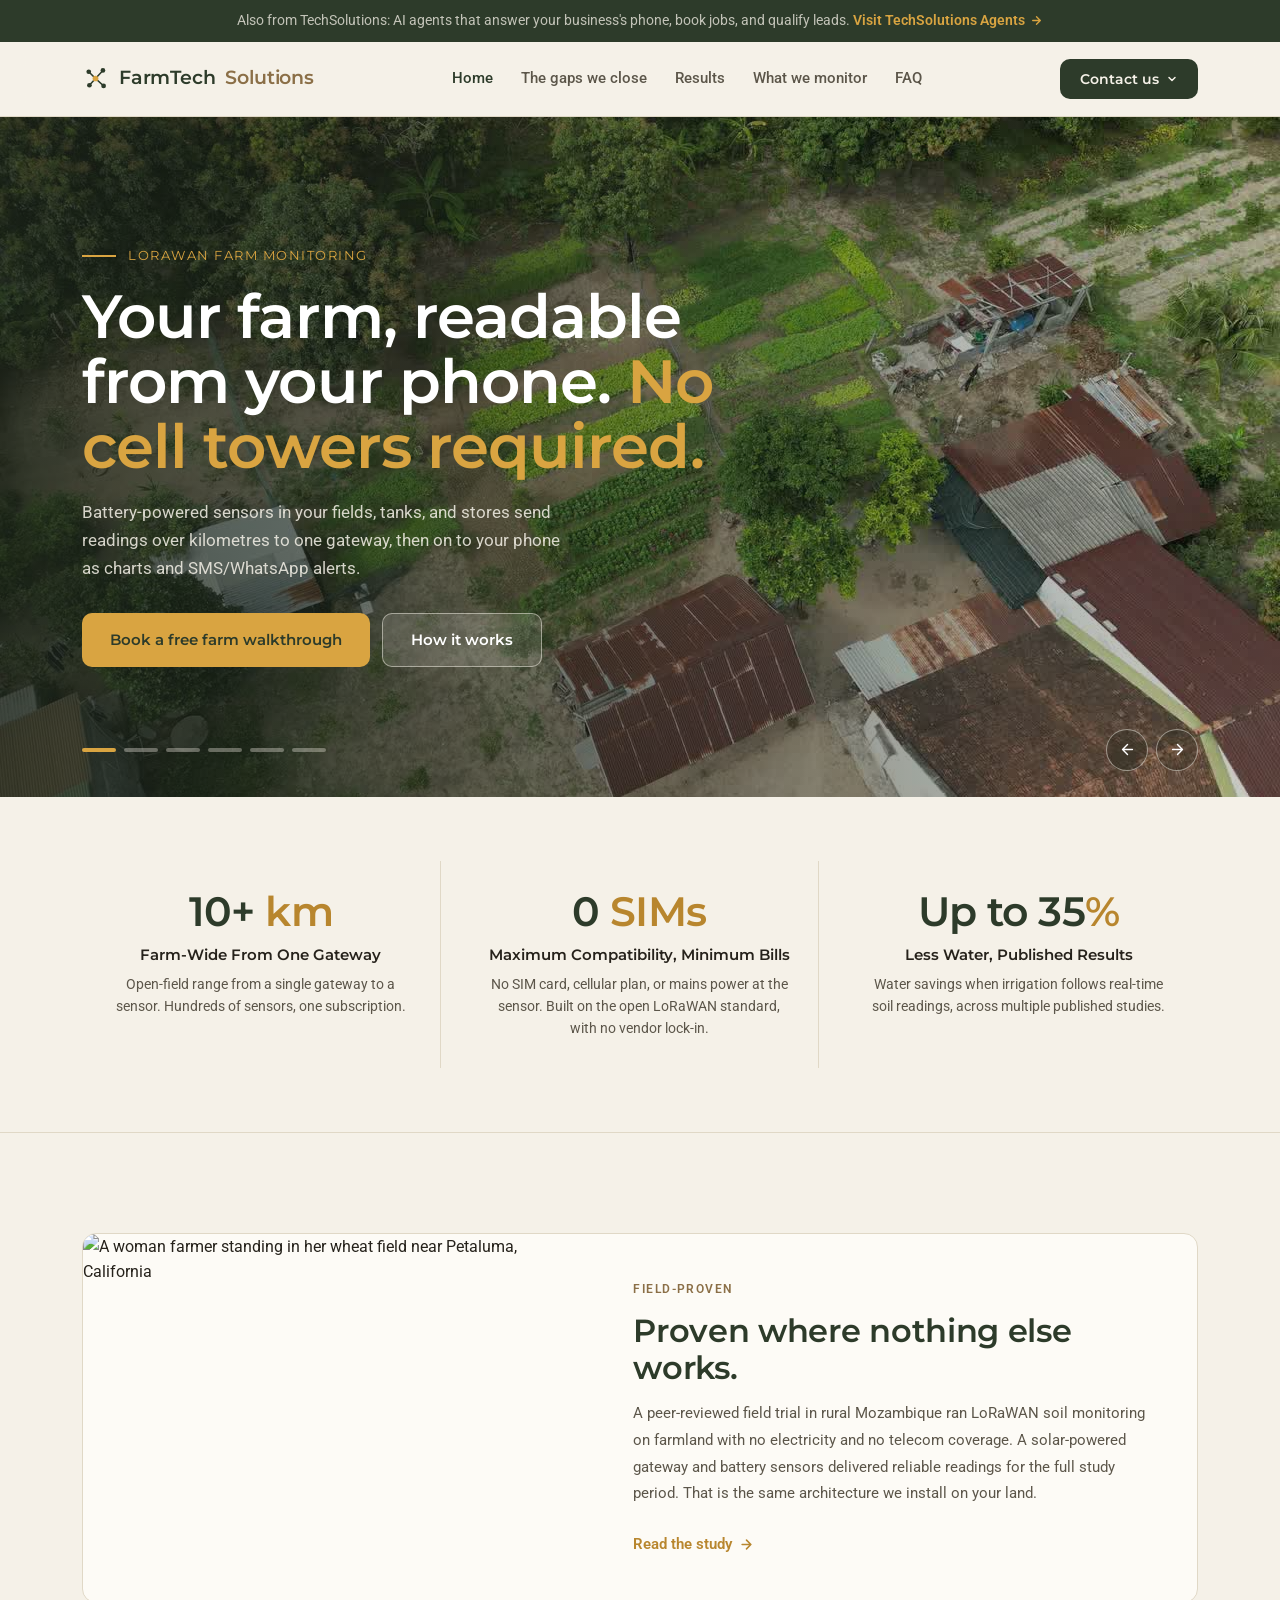
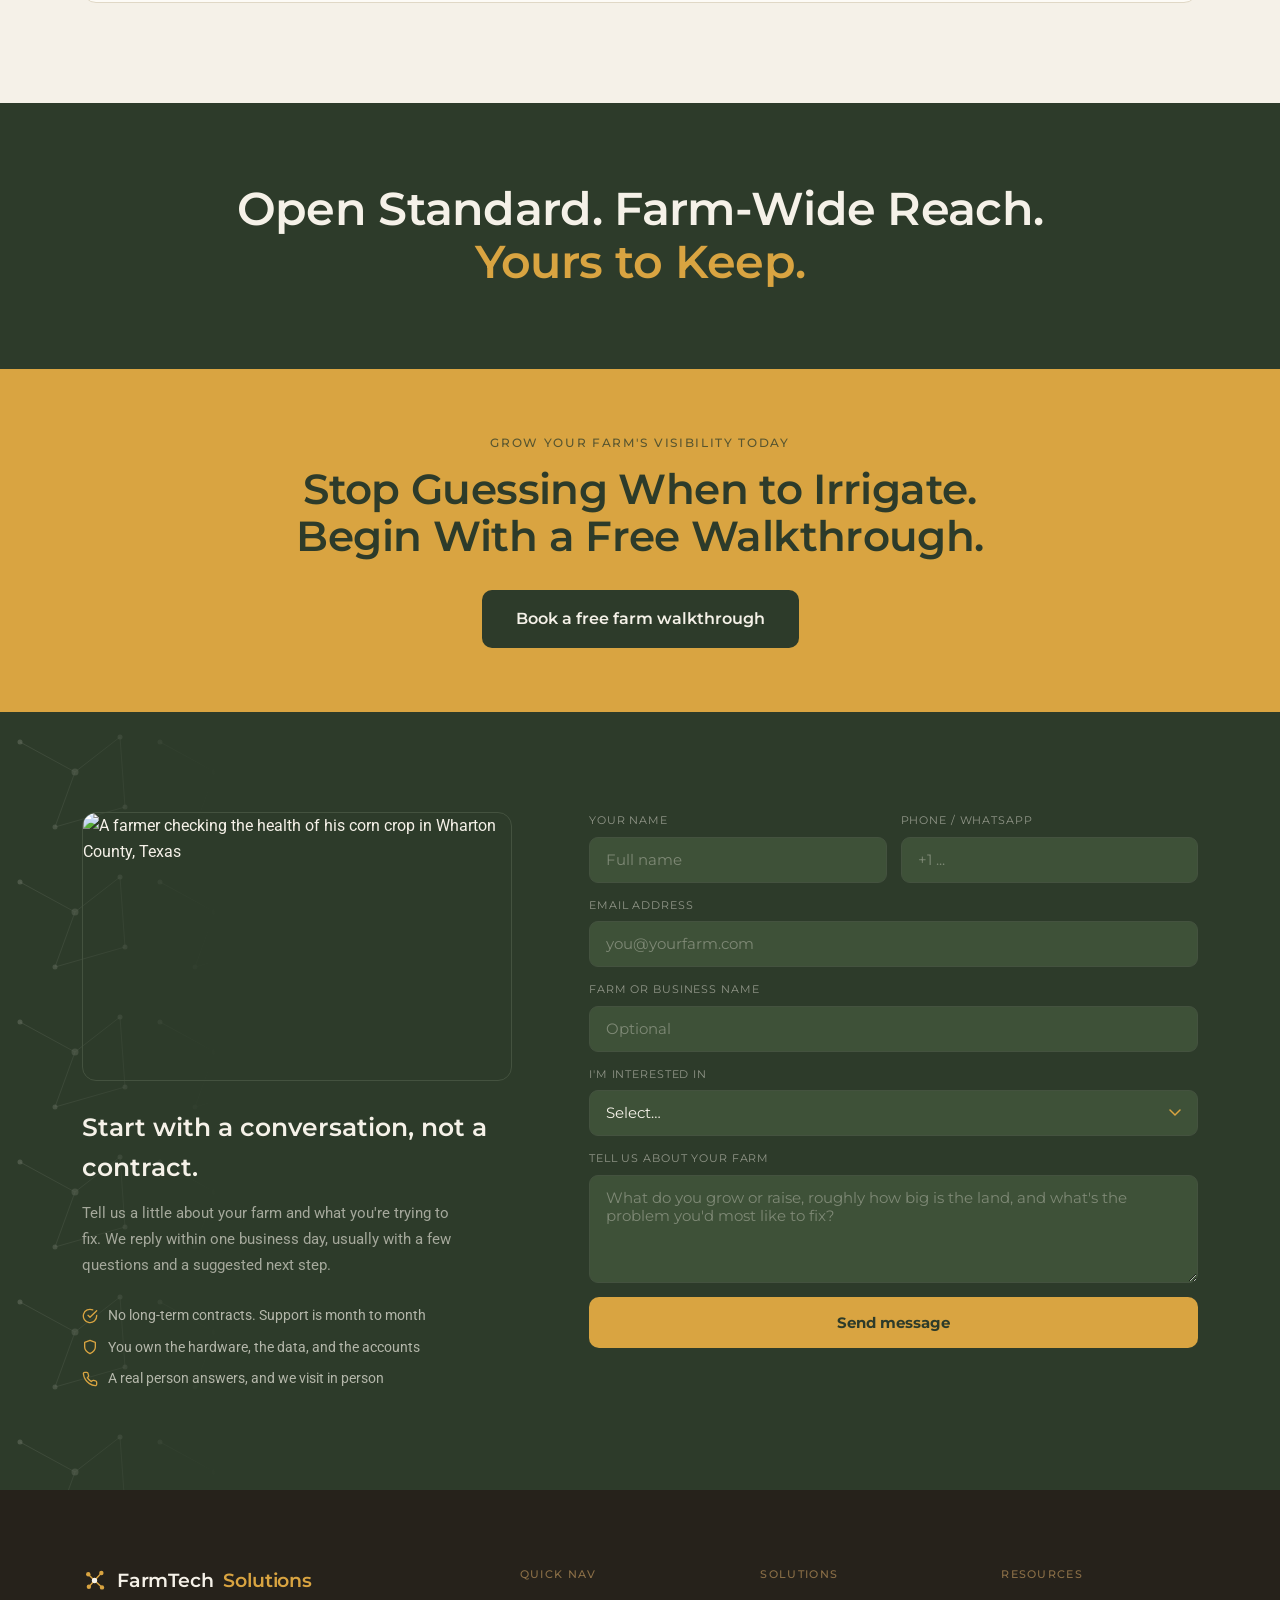
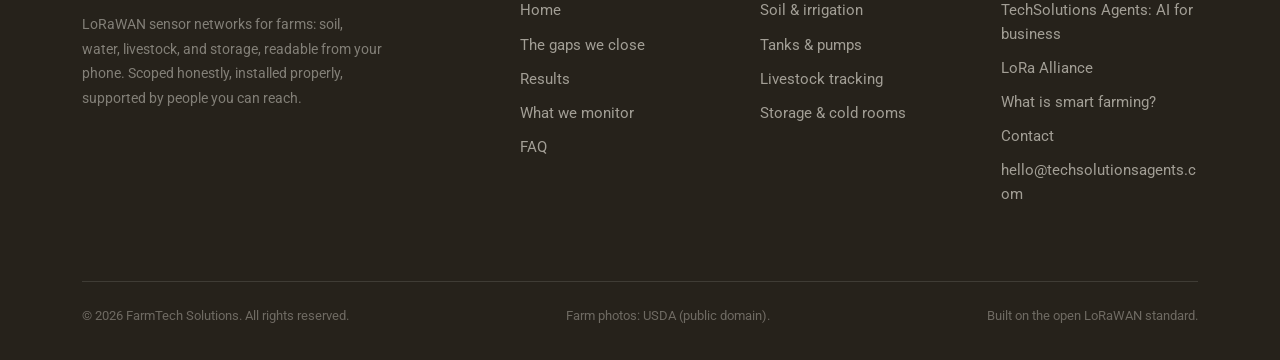
==== commit b20ba9cb: "Replace Malawi-tagged farmer photos and cattle photo with USDA public-domain US photos" ====
--- a/index.html
+++ b/index.html
@@ -141,7 +141,7 @@
     </div>
   </div>
   <div class="hc-slide">
-    <img src="https://pd.w.org/2025/08/74068b18ec7868ac1.86216971-2048x1365.jpg" alt="A cattle herd grazing on open pasture" loading="lazy">
+    <img src="https://live.staticflickr.com/65535/53197029726_6e93e06e78_b.jpg" alt="A cattle herd grazing on open rangeland in Oregon" loading="lazy">
     <div class="hc-content">
       <div class="wrap">
         <div class="hc-kicker">Livestock &amp; asset tracking</div>
@@ -201,9 +201,9 @@
   <div class="wrap">
     <div class="story-card reveal">
       <div class="story-img vslide">
-        <img src="https://live.staticflickr.com/566/22436376226_8779dceb29_b.jpg" alt="A woman farmer standing in her maize field" loading="lazy">
+        <img src="https://live.staticflickr.com/2743/32680839121_5f4d6719fe_b.jpg" alt="A woman farmer standing in her wheat field near Petaluma, California" loading="lazy">
         <img src="https://pd.w.org/2025/03/42767d11318e99172.98233816-2048x1535.jpg" alt="An agricultural drone spraying a field" loading="lazy">
-        <img src="https://pd.w.org/2025/08/74068b18ec7868ac1.86216971-2048x1365.jpg" alt="A cattle herd grazing on open pasture" loading="lazy">
+        <img src="https://live.staticflickr.com/65535/53197029726_6e93e06e78_b.jpg" alt="A cattle herd grazing on open rangeland in Oregon" loading="lazy">
       </div>
       <div class="story-body">
         <div class="story-tag">Field-proven</div>
@@ -239,7 +239,7 @@
     <div class="contact-grid">
       <div class="reveal">
         <div class="cta-photo vslide">
-          <img src="https://live.staticflickr.com/598/21841285003_4c034a577e_b.jpg" alt="A farmer inspecting maize plants in his field" loading="lazy">
+          <img src="https://live.staticflickr.com/7456/14064859153_8e0e15dd7f_b.jpg" alt="A farmer checking the health of his corn crop in Wharton County, Texas" loading="lazy">
           <img src="https://live.staticflickr.com/5449/17858228815_8edcfa0c98_b.jpg" alt="A center-pivot irrigation system watering a crop field" loading="lazy">
           <img src="https://pd.w.org/2025/08/94868902cd42b5356.76260588-2048x1152.jpg" alt="A golden wheat field ready for harvest" loading="lazy">
         </div>
@@ -350,7 +350,7 @@
     </div>
     <div class="foot-bottom">
       <span>&copy; 2026 FarmTech Solutions. All rights reserved.</span>
-      <span>Farmer photos: <a href="https://www.flickr.com/photo.gne?id=22436376226" target="_blank" rel="noopener">sicrump</a> (<a href="https://creativecommons.org/licenses/by/2.0/" target="_blank" rel="noopener">CC BY 2.0</a>)</span>
+      <span>Farm photos: USDA (public domain).</span>
       <span>Built on the open LoRaWAN standard.</span>
     </div>
   </div>
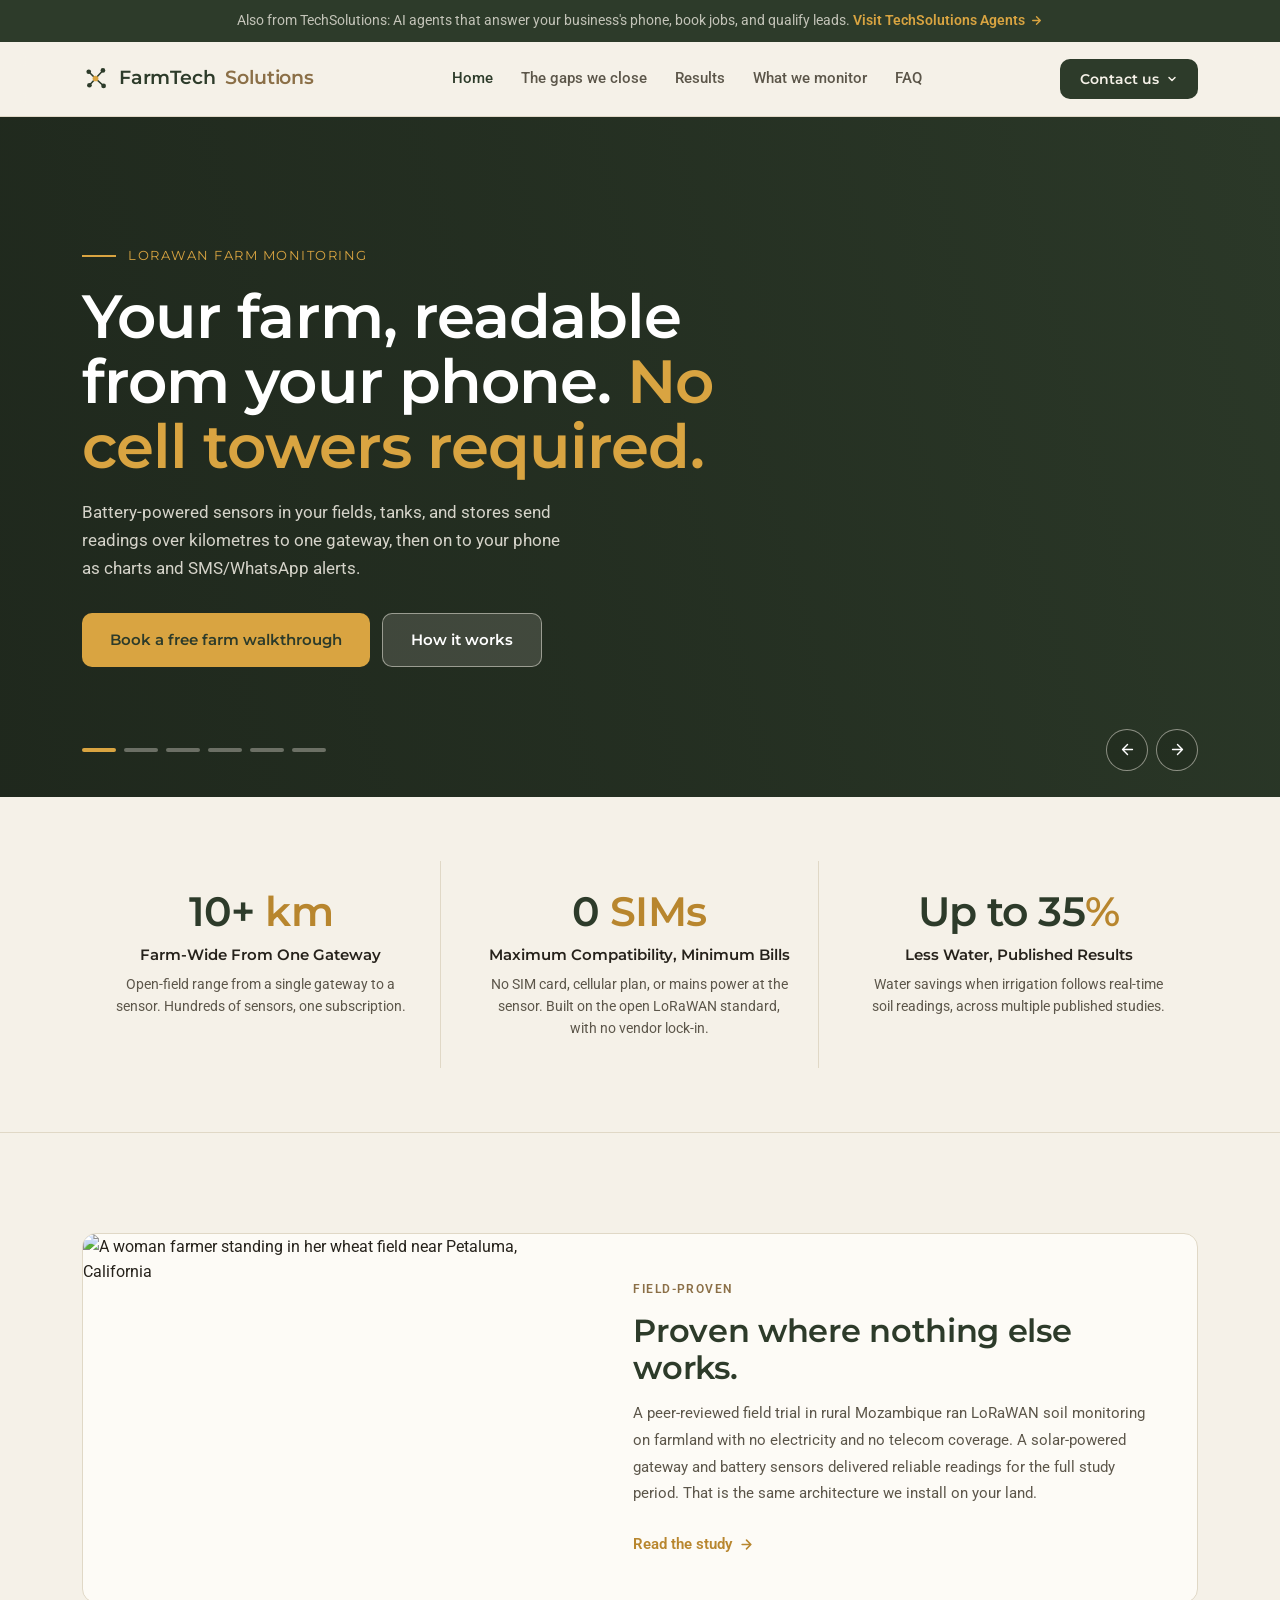
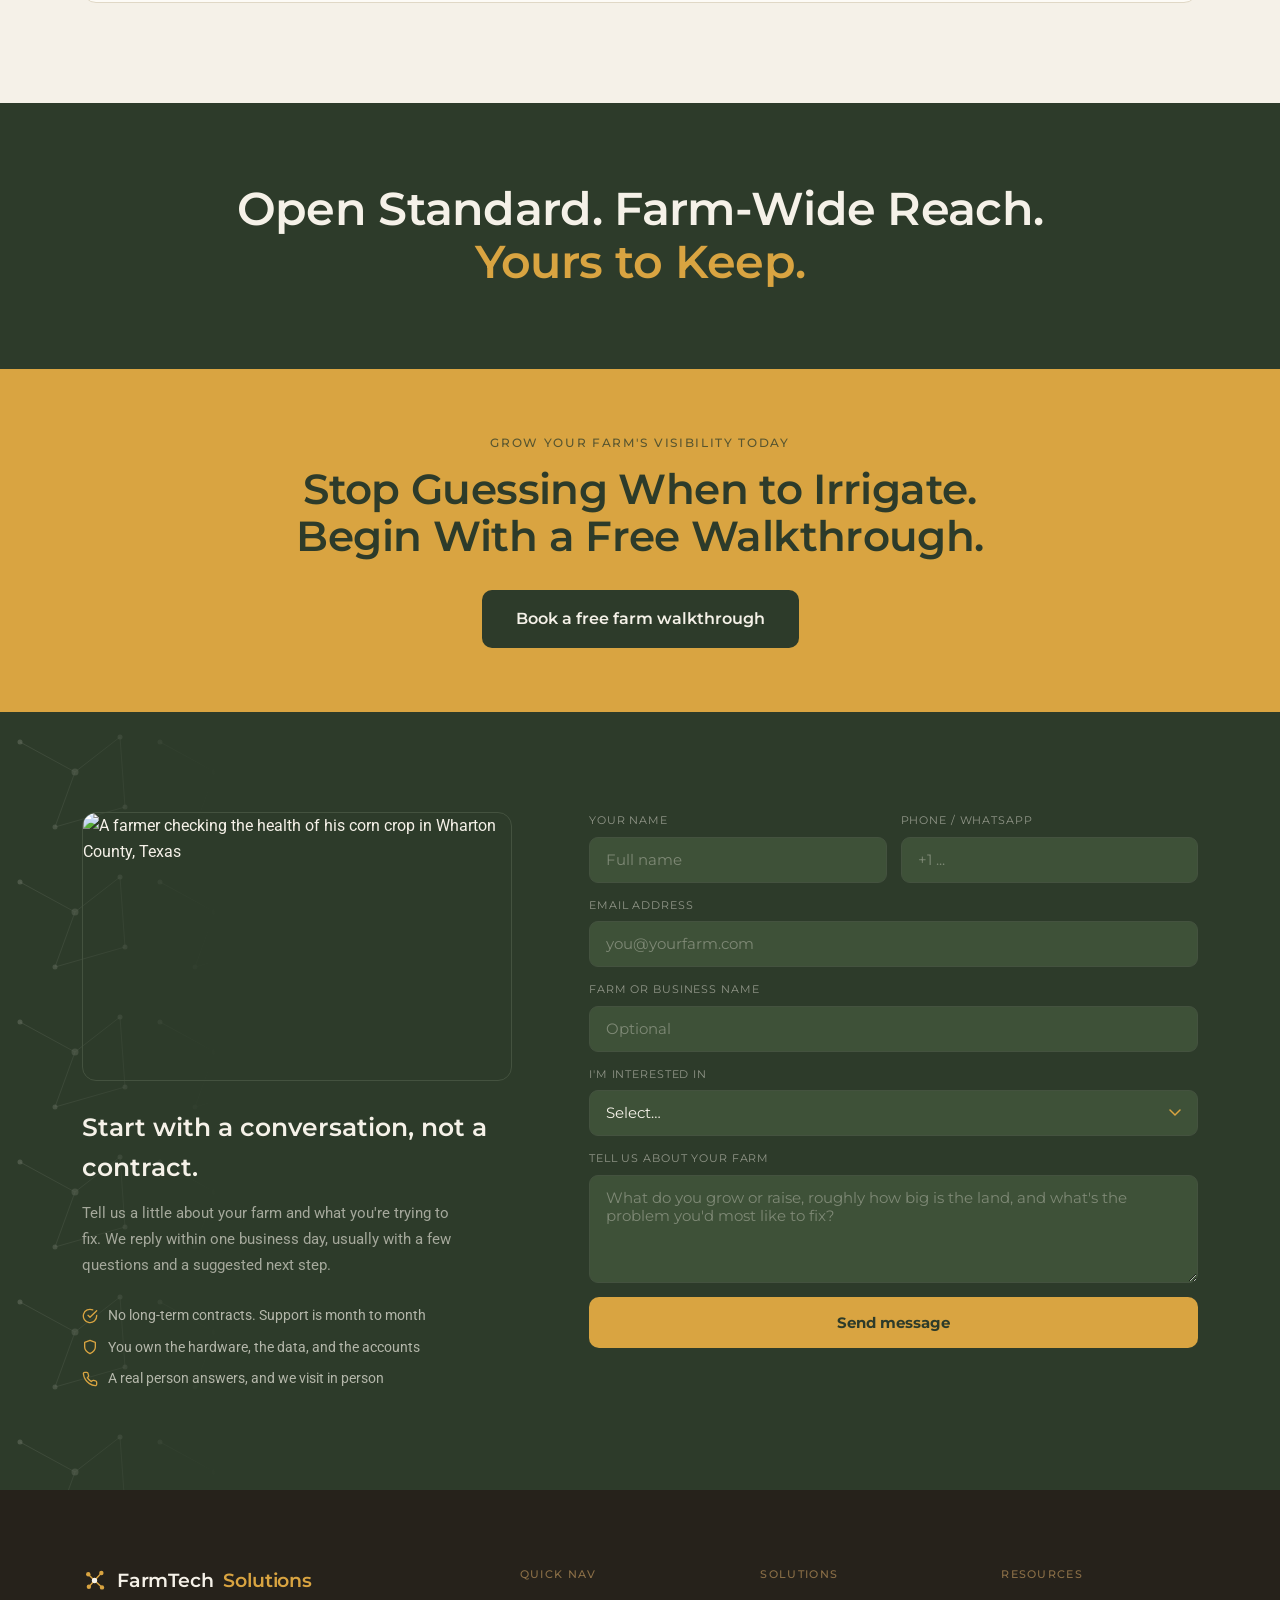
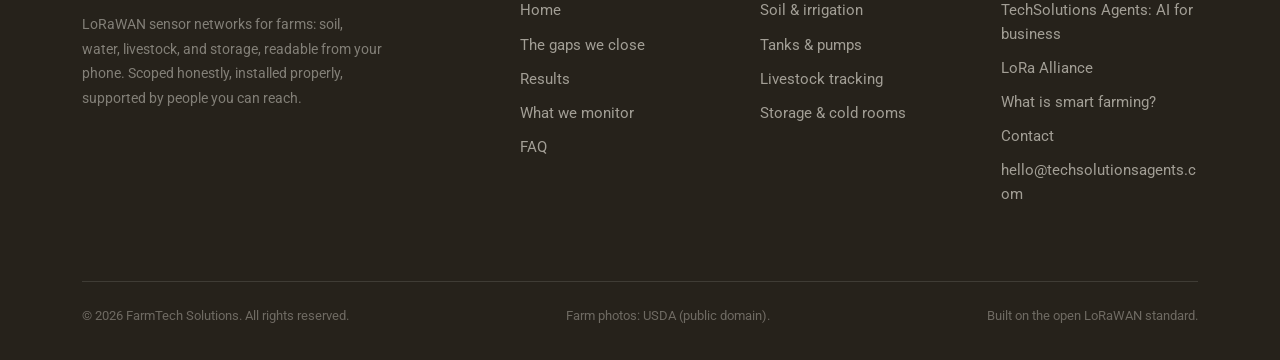
==== commit 9c9599b9: "Replace hero video/poster with modern large-scale farm footage (barns, silos, mechanized fields)" ====
--- a/index.html
+++ b/index.html
@@ -72,9 +72,9 @@
 <!-- ── Hero carousel ── -->
 <div class="hero-carousel" id="hero-carousel">
   <div class="hc-slide active">
-    <video autoplay muted loop playsinline poster="assets/hero-farm-poster.jpg" aria-label="Aerial drone view of smallholder vegetable plots between farm buildings and trees">
-      <source src="assets/hero-farm.mp4" type="video/mp4">
-      <img src="assets/hero-farm-poster.jpg" alt="Aerial drone view of smallholder vegetable plots between farm buildings and trees">
+    <video autoplay muted loop playsinline poster="https://images.pexels.com/videos/30148640/pexels-photo-30148640.jpeg?auto=compress&cs=tinysrgb&h=1080&fit=crop&w=1920" aria-label="Aerial drone view of expansive modern farmland with barns, silos, and mechanized fields">
+      <source src="https://videos.pexels.com/video-files/30148640/12928295_2560_1440_60fps.mp4" type="video/mp4">
+      <img src="https://images.pexels.com/videos/30148640/pexels-photo-30148640.jpeg?auto=compress&cs=tinysrgb&h=1080&fit=crop&w=1920" alt="Aerial drone view of expansive modern farmland with barns, silos, and mechanized fields">
     </video>
     <div class="hc-content">
       <div class="wrap">
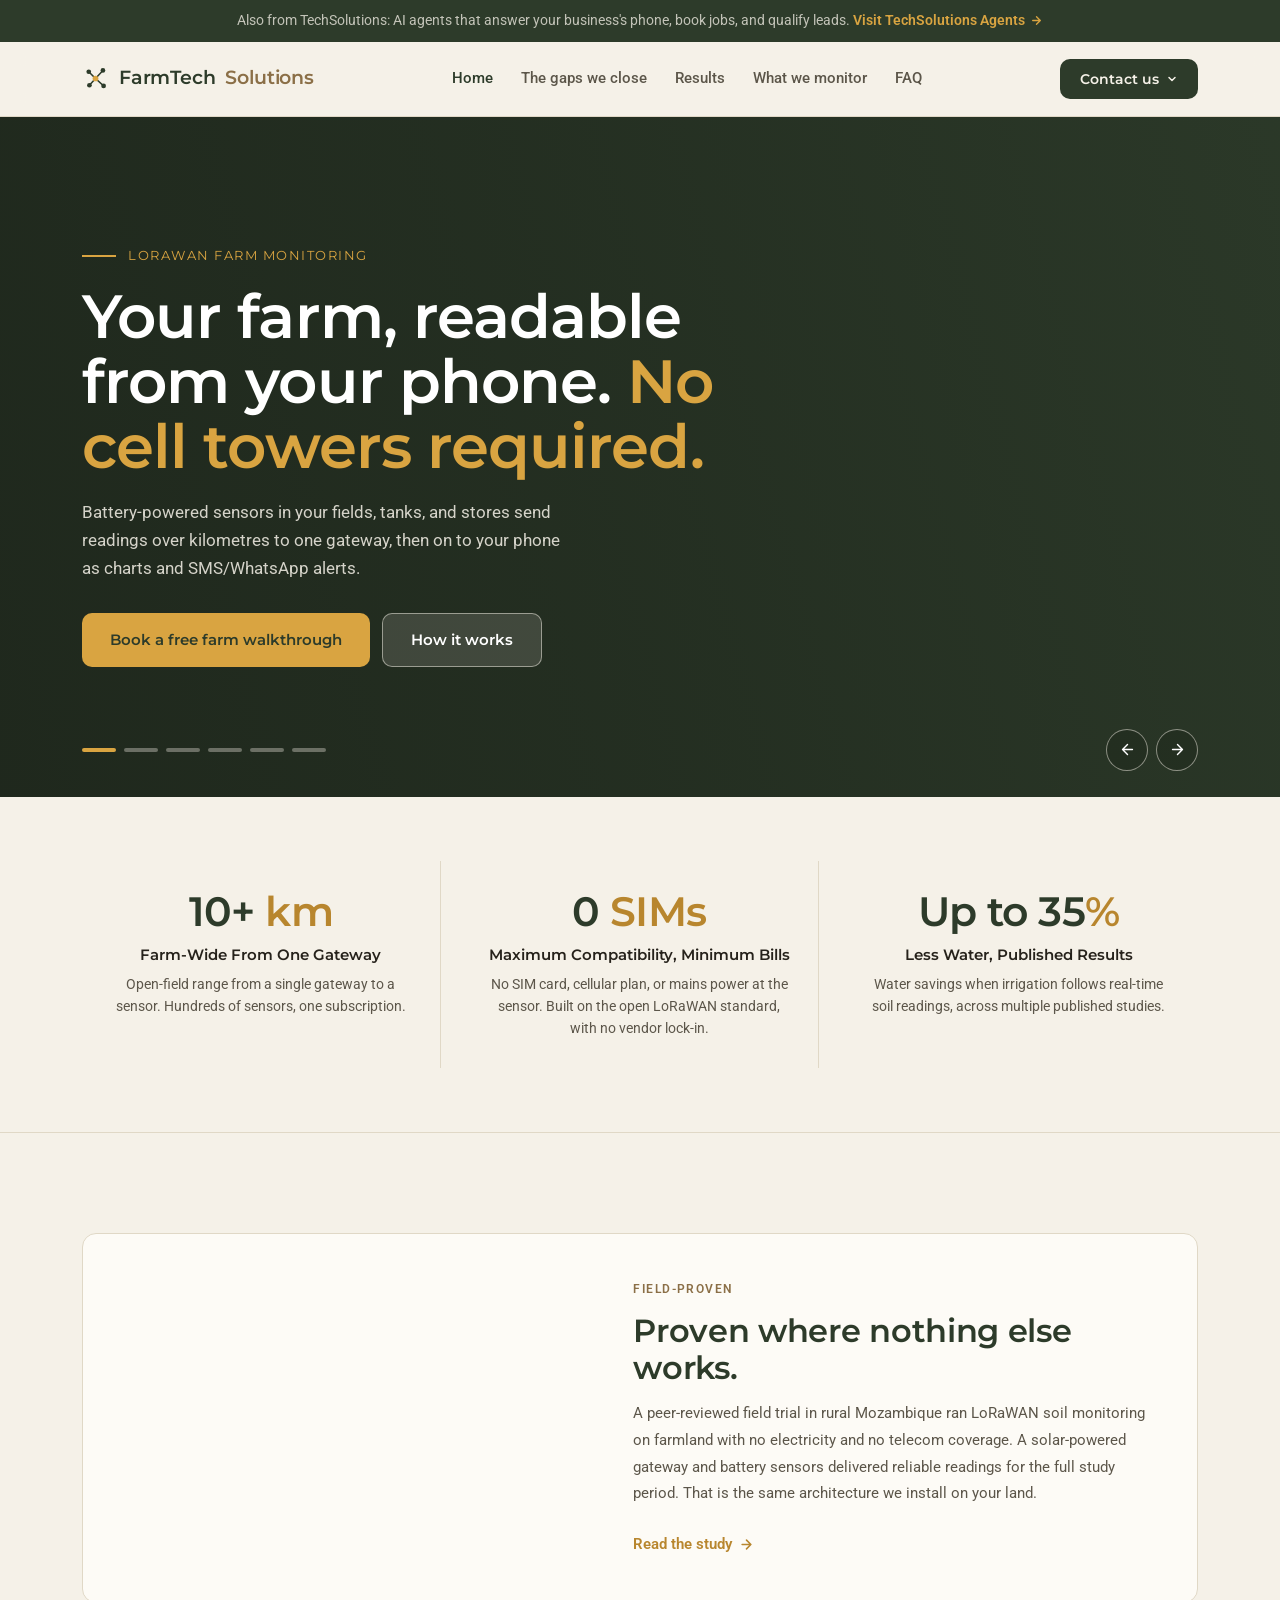
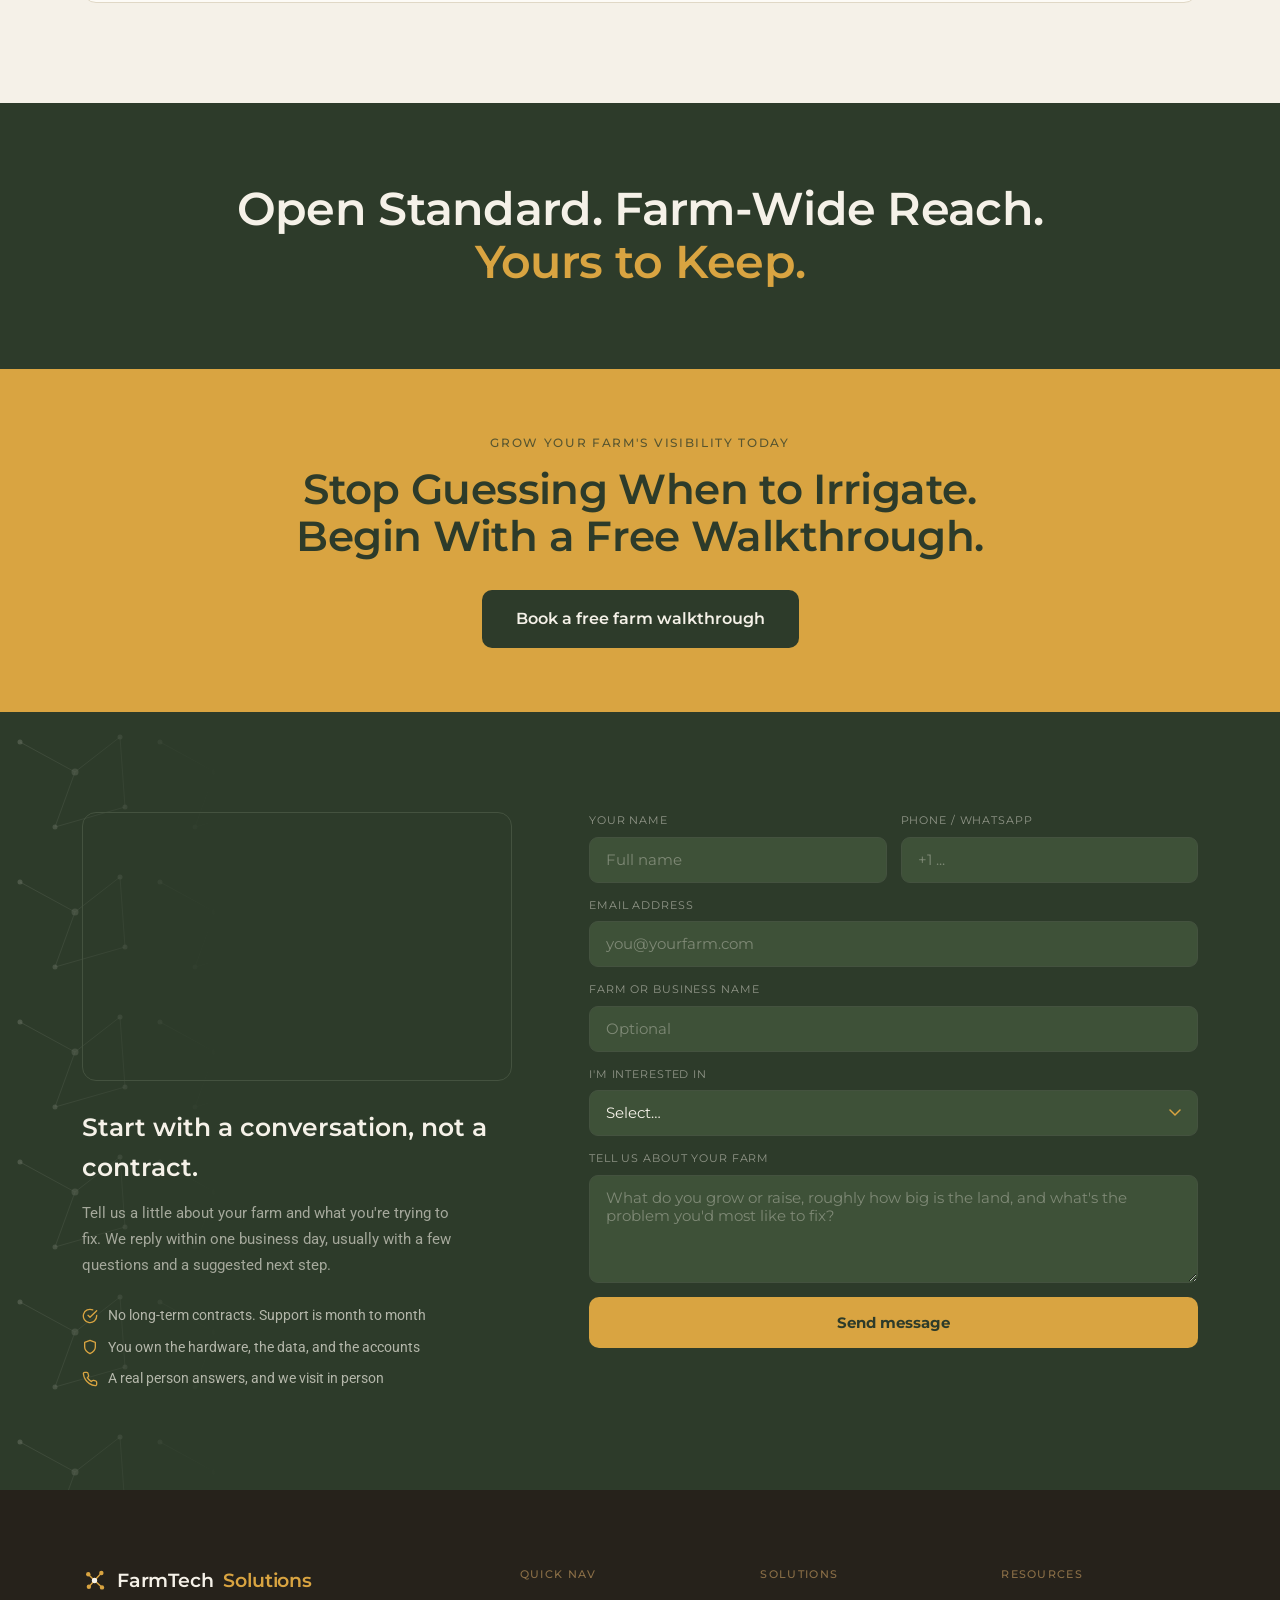
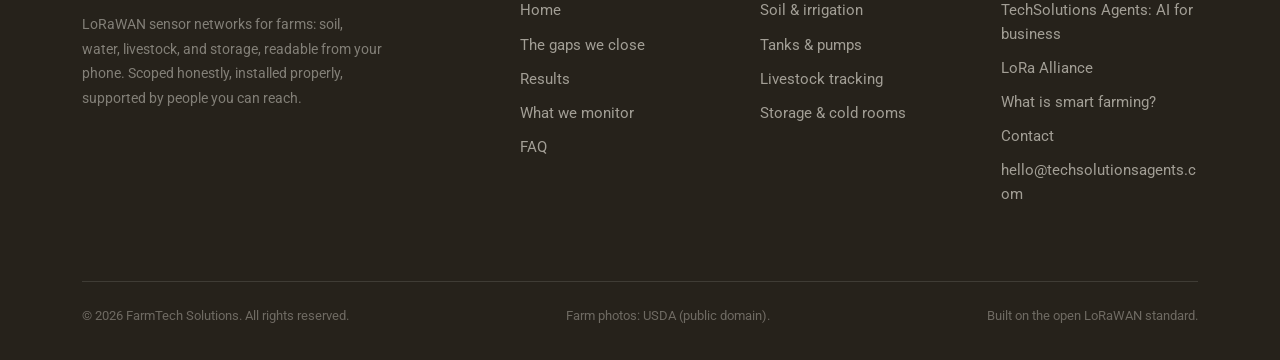
==== commit 715cfcaa: "Convert all homepage images to autoplay background video, matching hero slide 1" ====
--- a/index.html
+++ b/index.html
@@ -89,7 +89,10 @@
     </div>
   </div>
   <div class="hc-slide">
-    <img src="https://live.staticflickr.com/5449/17858228815_8edcfa0c98_b.jpg" alt="A center-pivot irrigation system watering a crop field" loading="lazy">
+    <video autoplay muted loop playsinline poster="https://images.pexels.com/videos/32474427/pexels-photo-32474427.jpeg?auto=compress&cs=tinysrgb&h=1080&fit=crop&w=1920" aria-label="Aerial view of a sprinkler system irrigating a crop field">
+      <source src="https://videos.pexels.com/video-files/32474427/13848902_2560_1440_25fps.mp4" type="video/mp4">
+      <img src="https://images.pexels.com/videos/32474427/pexels-photo-32474427.jpeg?auto=compress&cs=tinysrgb&h=1080&fit=crop&w=1920" alt="Aerial view of a sprinkler system irrigating a crop field">
+    </video>
     <div class="hc-content">
       <div class="wrap">
         <div class="hc-kicker">Data-driven irrigation</div>
@@ -102,7 +105,10 @@
     </div>
   </div>
   <div class="hc-slide">
-    <img src="https://pd.w.org/2025/03/42767d11318e99172.98233816-2048x1535.jpg" alt="An agricultural drone spraying a field" loading="lazy">
+    <video autoplay muted loop playsinline poster="https://images.pexels.com/videos/10776622/agriculture-desktop-farming-industry-10776622.jpeg?auto=compress&cs=tinysrgb&h=1080&fit=crop&w=1920" aria-label="Aerial view of a combine harvester working a wheat field">
+      <source src="https://videos.pexels.com/video-files/10776622/10776622-hd_2560_1440_30fps.mp4" type="video/mp4">
+      <img src="https://images.pexels.com/videos/10776622/agriculture-desktop-farming-industry-10776622.jpeg?auto=compress&cs=tinysrgb&h=1080&fit=crop&w=1920" alt="Aerial view of a combine harvester working a wheat field">
+    </video>
     <div class="hc-content">
       <div class="wrap">
         <div class="hc-kicker">Built for off-grid land</div>
@@ -115,7 +121,10 @@
     </div>
   </div>
   <div class="hc-slide">
-    <img src="https://pd.w.org/2025/01/9696779fa37d35c45.88677628-2048x1536.jpeg" alt="Rows of hydroponic crops growing inside a large commercial greenhouse" loading="lazy">
+    <video autoplay muted loop playsinline poster="https://images.pexels.com/videos/20179265/agriculture-cucumber-finial-greenhouse-vegetables-20179265.jpeg?auto=compress&cs=tinysrgb&h=1080&fit=crop&w=1920" aria-label="Rows of crops growing inside a sunlit modern greenhouse">
+      <source src="https://videos.pexels.com/video-files/20179265/20179265-hd_1920_1080_25fps.mp4" type="video/mp4">
+      <img src="https://images.pexels.com/videos/20179265/agriculture-cucumber-finial-greenhouse-vegetables-20179265.jpeg?auto=compress&cs=tinysrgb&h=1080&fit=crop&w=1920" alt="Rows of crops growing inside a sunlit modern greenhouse">
+    </video>
     <div class="hc-content">
       <div class="wrap">
         <div class="hc-kicker">Controlled growing</div>
@@ -128,7 +137,10 @@
     </div>
   </div>
   <div class="hc-slide">
-    <img src="https://pd.w.org/2026/04/1969e3e3d6c7e098.51497770-2048x1536.jpg" alt="Pepper plants growing in rows fed by drip irrigation lines" loading="lazy">
+    <video autoplay muted loop playsinline poster="https://images.pexels.com/videos/10041357/pexels-photo-10041357.jpeg?auto=compress&cs=tinysrgb&h=1080&fit=crop&w=1920" aria-label="A farmer walking along rows of crops in a field">
+      <source src="https://videos.pexels.com/video-files/10041357/10041357-hd_1920_1080_24fps.mp4" type="video/mp4">
+      <img src="https://images.pexels.com/videos/10041357/pexels-photo-10041357.jpeg?auto=compress&cs=tinysrgb&h=1080&fit=crop&w=1920" alt="A farmer walking along rows of crops in a field">
+    </video>
     <div class="hc-content">
       <div class="wrap">
         <div class="hc-kicker">Precision drip irrigation</div>
@@ -141,7 +153,10 @@
     </div>
   </div>
   <div class="hc-slide">
-    <img src="https://live.staticflickr.com/65535/53197029726_6e93e06e78_b.jpg" alt="A cattle herd grazing on open rangeland in Oregon" loading="lazy">
+    <video autoplay muted loop playsinline poster="https://images.pexels.com/videos/9733925/agriculture-alpine-cattle-daylight-9733925.jpeg?auto=compress&cs=tinysrgb&h=1080&fit=crop&w=1920" aria-label="Aerial drone view of cattle grazing in a pasture">
+      <source src="https://videos.pexels.com/video-files/9733925/9733925-uhd_2732_1440_30fps.mp4" type="video/mp4">
+      <img src="https://images.pexels.com/videos/9733925/agriculture-alpine-cattle-daylight-9733925.jpeg?auto=compress&cs=tinysrgb&h=1080&fit=crop&w=1920" alt="Aerial drone view of cattle grazing in a pasture">
+    </video>
     <div class="hc-content">
       <div class="wrap">
         <div class="hc-kicker">Livestock &amp; asset tracking</div>
@@ -201,9 +216,18 @@
   <div class="wrap">
     <div class="story-card reveal">
       <div class="story-img vslide">
-        <img src="https://live.staticflickr.com/2743/32680839121_5f4d6719fe_b.jpg" alt="A woman farmer standing in her wheat field near Petaluma, California" loading="lazy">
-        <img src="https://pd.w.org/2025/03/42767d11318e99172.98233816-2048x1535.jpg" alt="An agricultural drone spraying a field" loading="lazy">
-        <img src="https://live.staticflickr.com/65535/53197029726_6e93e06e78_b.jpg" alt="A cattle herd grazing on open rangeland in Oregon" loading="lazy">
+        <video autoplay muted loop playsinline poster="https://images.pexels.com/videos/10041357/pexels-photo-10041357.jpeg?auto=compress&cs=tinysrgb&h=1080&fit=crop&w=1920" aria-label="A farmer walking along rows of crops in a field">
+          <source src="https://videos.pexels.com/video-files/10041357/10041357-hd_1920_1080_24fps.mp4" type="video/mp4">
+          <img src="https://images.pexels.com/videos/10041357/pexels-photo-10041357.jpeg?auto=compress&cs=tinysrgb&h=1080&fit=crop&w=1920" alt="A farmer walking along rows of crops in a field">
+        </video>
+        <video autoplay muted loop playsinline poster="https://images.pexels.com/videos/10776622/agriculture-desktop-farming-industry-10776622.jpeg?auto=compress&cs=tinysrgb&h=1080&fit=crop&w=1920" aria-label="Aerial view of a combine harvester working a wheat field">
+          <source src="https://videos.pexels.com/video-files/10776622/10776622-hd_2560_1440_30fps.mp4" type="video/mp4">
+          <img src="https://images.pexels.com/videos/10776622/agriculture-desktop-farming-industry-10776622.jpeg?auto=compress&cs=tinysrgb&h=1080&fit=crop&w=1920" alt="Aerial view of a combine harvester working a wheat field">
+        </video>
+        <video autoplay muted loop playsinline poster="https://images.pexels.com/videos/9733925/agriculture-alpine-cattle-daylight-9733925.jpeg?auto=compress&cs=tinysrgb&h=1080&fit=crop&w=1920" aria-label="Aerial drone view of cattle grazing in a pasture">
+          <source src="https://videos.pexels.com/video-files/9733925/9733925-uhd_2732_1440_30fps.mp4" type="video/mp4">
+          <img src="https://images.pexels.com/videos/9733925/agriculture-alpine-cattle-daylight-9733925.jpeg?auto=compress&cs=tinysrgb&h=1080&fit=crop&w=1920" alt="Aerial drone view of cattle grazing in a pasture">
+        </video>
       </div>
       <div class="story-body">
         <div class="story-tag">Field-proven</div>
@@ -239,9 +263,18 @@
     <div class="contact-grid">
       <div class="reveal">
         <div class="cta-photo vslide">
-          <img src="https://live.staticflickr.com/7456/14064859153_8e0e15dd7f_b.jpg" alt="A farmer checking the health of his corn crop in Wharton County, Texas" loading="lazy">
-          <img src="https://live.staticflickr.com/5449/17858228815_8edcfa0c98_b.jpg" alt="A center-pivot irrigation system watering a crop field" loading="lazy">
-          <img src="https://pd.w.org/2025/08/94868902cd42b5356.76260588-2048x1152.jpg" alt="A golden wheat field ready for harvest" loading="lazy">
+          <video autoplay muted loop playsinline poster="https://images.pexels.com/videos/9917770/camp-sky-sunrise-sunset-9917770.jpeg?auto=compress&cs=tinysrgb&h=1080&fit=crop&w=1920" aria-label="Close-up view of a golden wheat field at sunrise">
+            <source src="https://videos.pexels.com/video-files/9917770/9917770-hd_1080_1906_30fps.mp4" type="video/mp4">
+            <img src="https://images.pexels.com/videos/9917770/camp-sky-sunrise-sunset-9917770.jpeg?auto=compress&cs=tinysrgb&h=1080&fit=crop&w=1920" alt="Close-up view of a golden wheat field at sunrise">
+          </video>
+          <video autoplay muted loop playsinline poster="https://images.pexels.com/videos/32474427/pexels-photo-32474427.jpeg?auto=compress&cs=tinysrgb&h=1080&fit=crop&w=1920" aria-label="Aerial view of a sprinkler system irrigating a crop field">
+            <source src="https://videos.pexels.com/video-files/32474427/13848902_2560_1440_25fps.mp4" type="video/mp4">
+            <img src="https://images.pexels.com/videos/32474427/pexels-photo-32474427.jpeg?auto=compress&cs=tinysrgb&h=1080&fit=crop&w=1920" alt="Aerial view of a sprinkler system irrigating a crop field">
+          </video>
+          <video autoplay muted loop playsinline poster="https://images.pexels.com/videos/10776622/agriculture-desktop-farming-industry-10776622.jpeg?auto=compress&cs=tinysrgb&h=1080&fit=crop&w=1920" aria-label="Aerial view of a combine harvester working a wheat field">
+            <source src="https://videos.pexels.com/video-files/10776622/10776622-hd_2560_1440_30fps.mp4" type="video/mp4">
+            <img src="https://images.pexels.com/videos/10776622/agriculture-desktop-farming-industry-10776622.jpeg?auto=compress&cs=tinysrgb&h=1080&fit=crop&w=1920" alt="Aerial view of a combine harvester working a wheat field">
+          </video>
         </div>
         <h3>Start with a conversation, not a contract.</h3>
         <p class="contact-note">Tell us a little about your farm and what you're trying to fix. We reply within one business day, usually with a few questions and a suggested next step.</p>
--- a/assets/site.css
+++ b/assets/site.css
@@ -241,12 +241,12 @@
 .photo img{width:100%;height:100%;object-fit:cover;display:block;}
 /* ── Vertical image slider (mid-page photos cycle upward, like the hero cycles across) ── */
 .vslide{position:relative;overflow:hidden;}
-.vslide img{
+.vslide img,.vslide video{
   position:absolute;inset:0;width:100%;height:100%;object-fit:cover;
   transform:translateY(100%);
   transition:transform .85s cubic-bezier(.22,.61,.36,1);
 }
-.vslide img:first-child{transform:none;}
+.vslide img:first-child,.vslide video:first-child{transform:none;}
 .gaps-visual .dcard{
   margin-top:-44px;margin-left:28px;position:relative;z-index:2;
   background:var(--bg);
@@ -412,7 +412,7 @@
   overflow:hidden;background:#FDFBF6;
 }
 .story-img{position:relative;min-height:320px;}
-.story-img img{position:absolute;inset:0;width:100%;height:100%;object-fit:cover;}
+.story-img img,.story-img video{position:absolute;inset:0;width:100%;height:100%;object-fit:cover;}
 .story-body{padding:46px 44px;display:flex;flex-direction:column;align-items:flex-start;}
 .story-tag{
   font-size:12px;letter-spacing:0.12em;text-transform:uppercase;
@@ -483,7 +483,7 @@
   border:1px solid var(--border-dark);
   aspect-ratio:16/10;margin-bottom:26px;max-width:430px;
 }
-.cta-photo img{width:100%;height:100%;object-fit:cover;display:block;}
+.cta-photo img,.cta-photo video{width:100%;height:100%;object-fit:cover;display:block;}
 .contact-note{color:rgba(245,241,232,0.6);font-size:14.5px;line-height:1.8;max-width:380px;}
 .cta-badges{margin-top:26px;display:flex;flex-direction:column;gap:10px;}
 .cta-badge{
